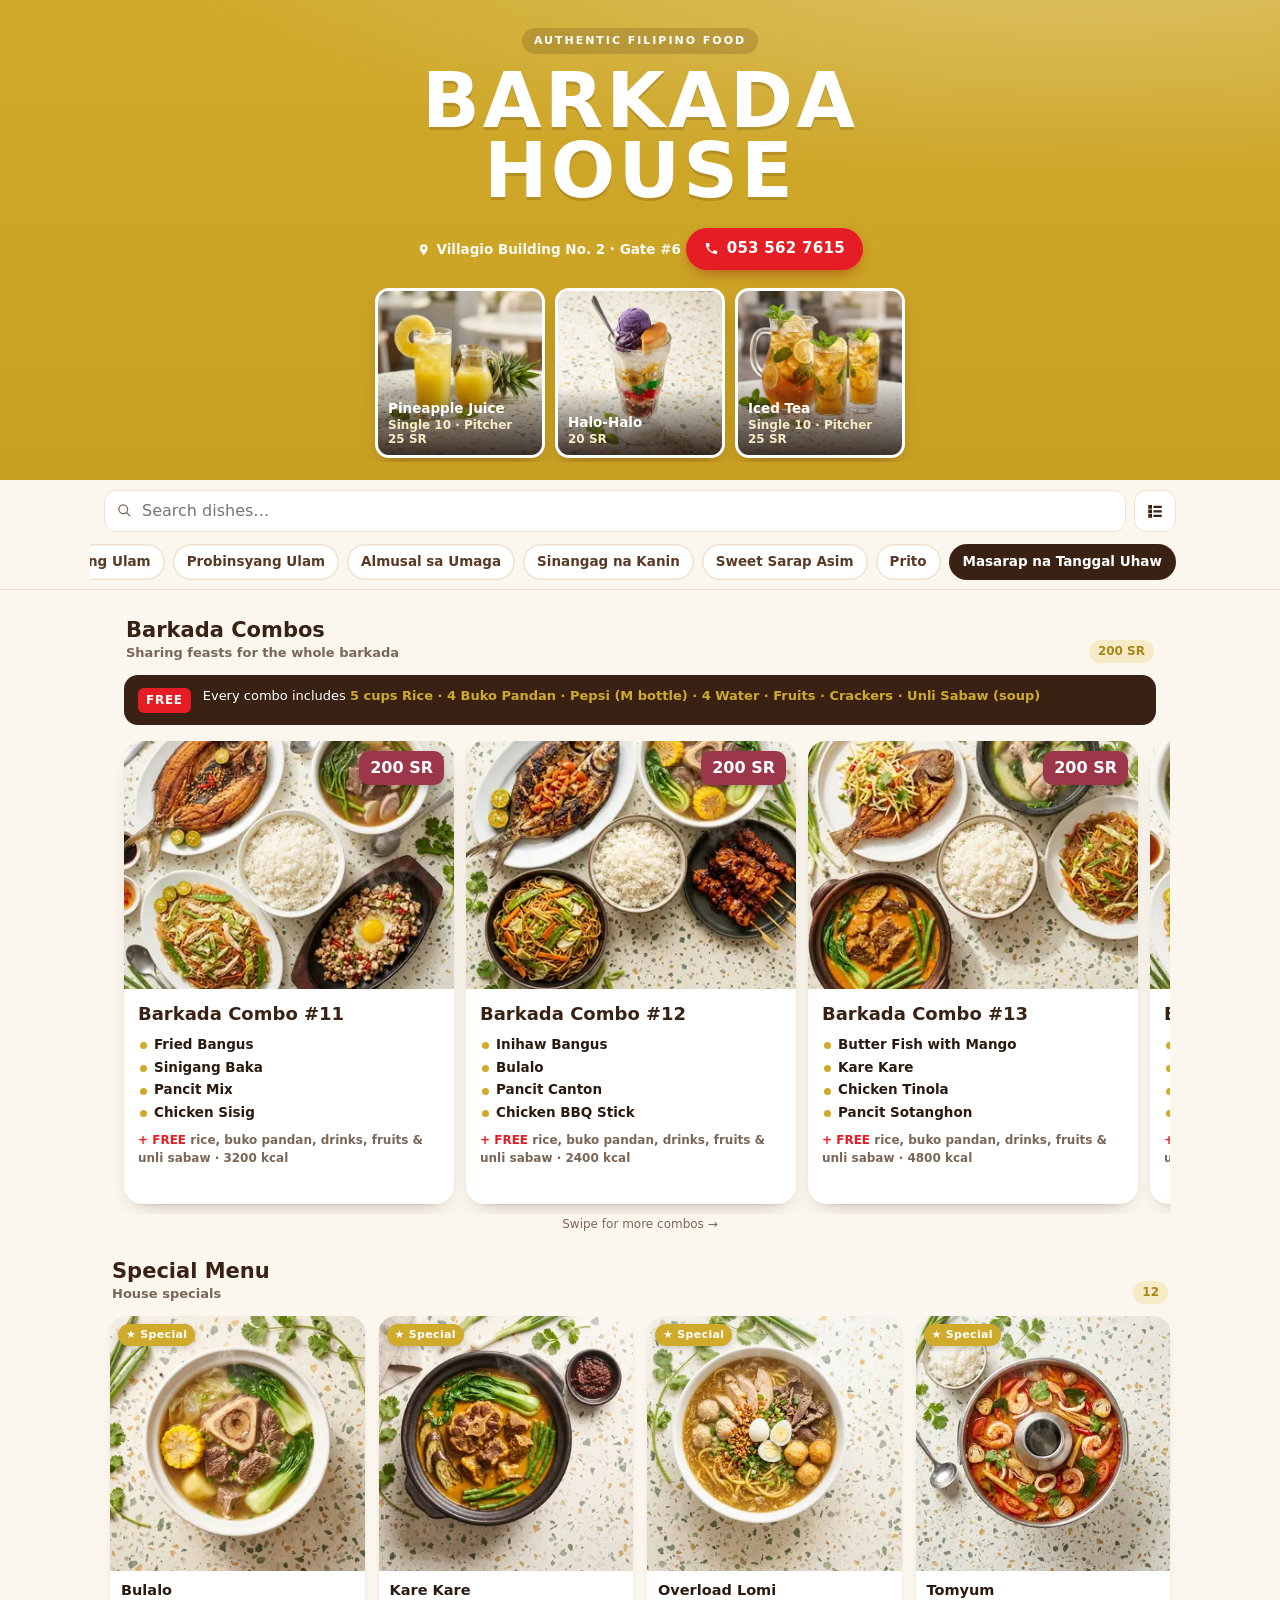
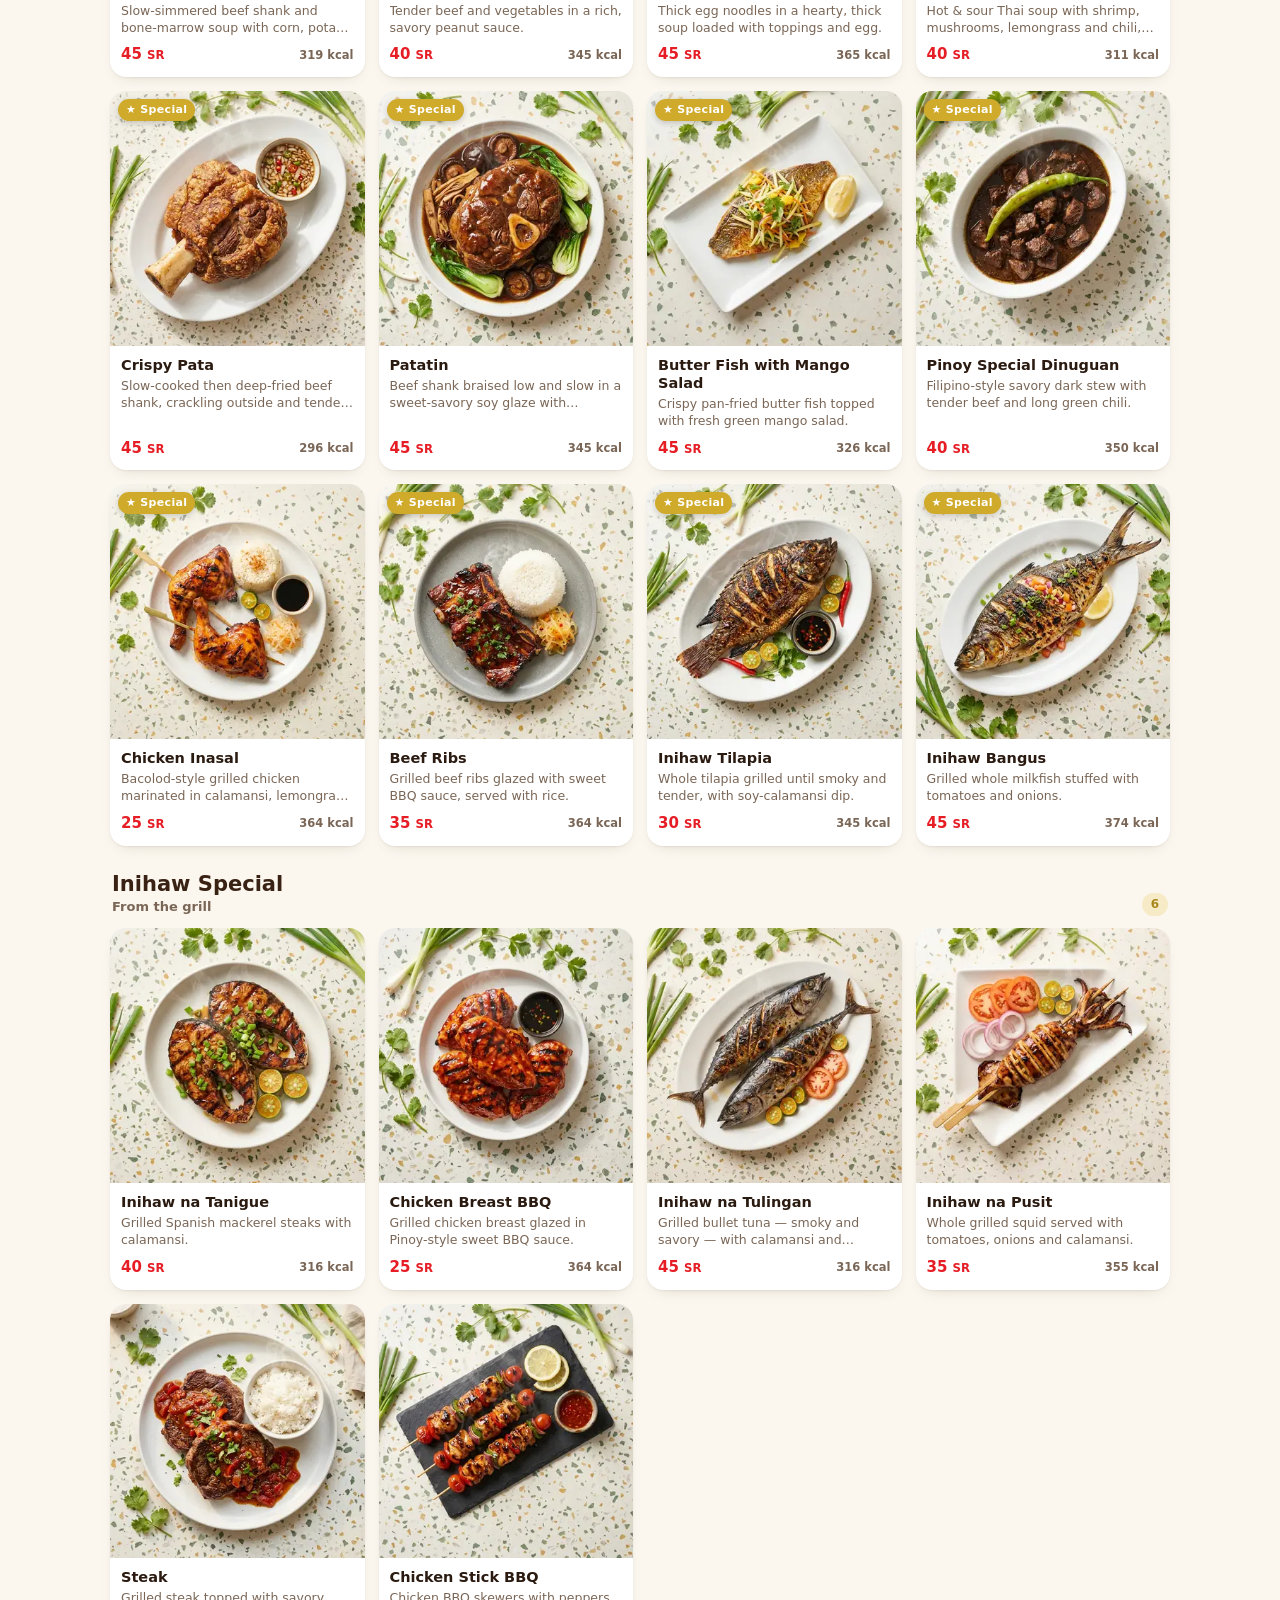
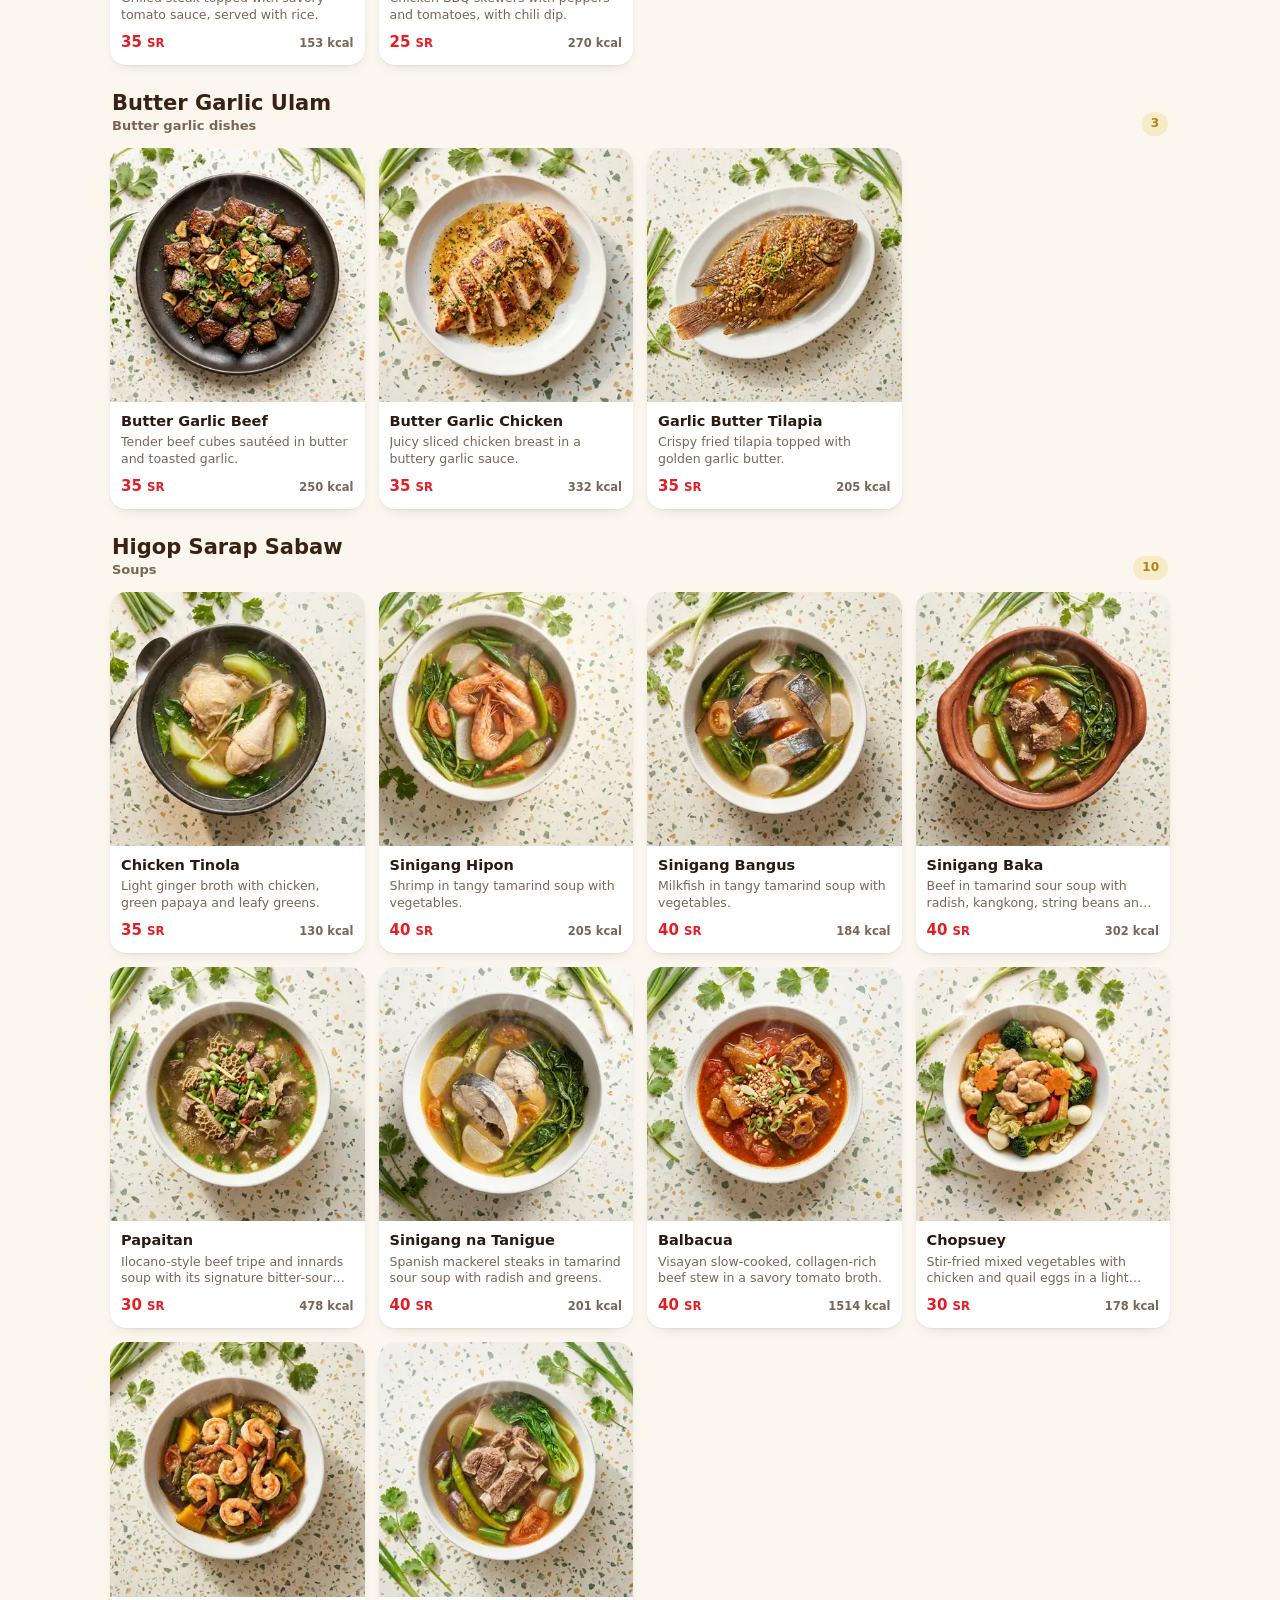
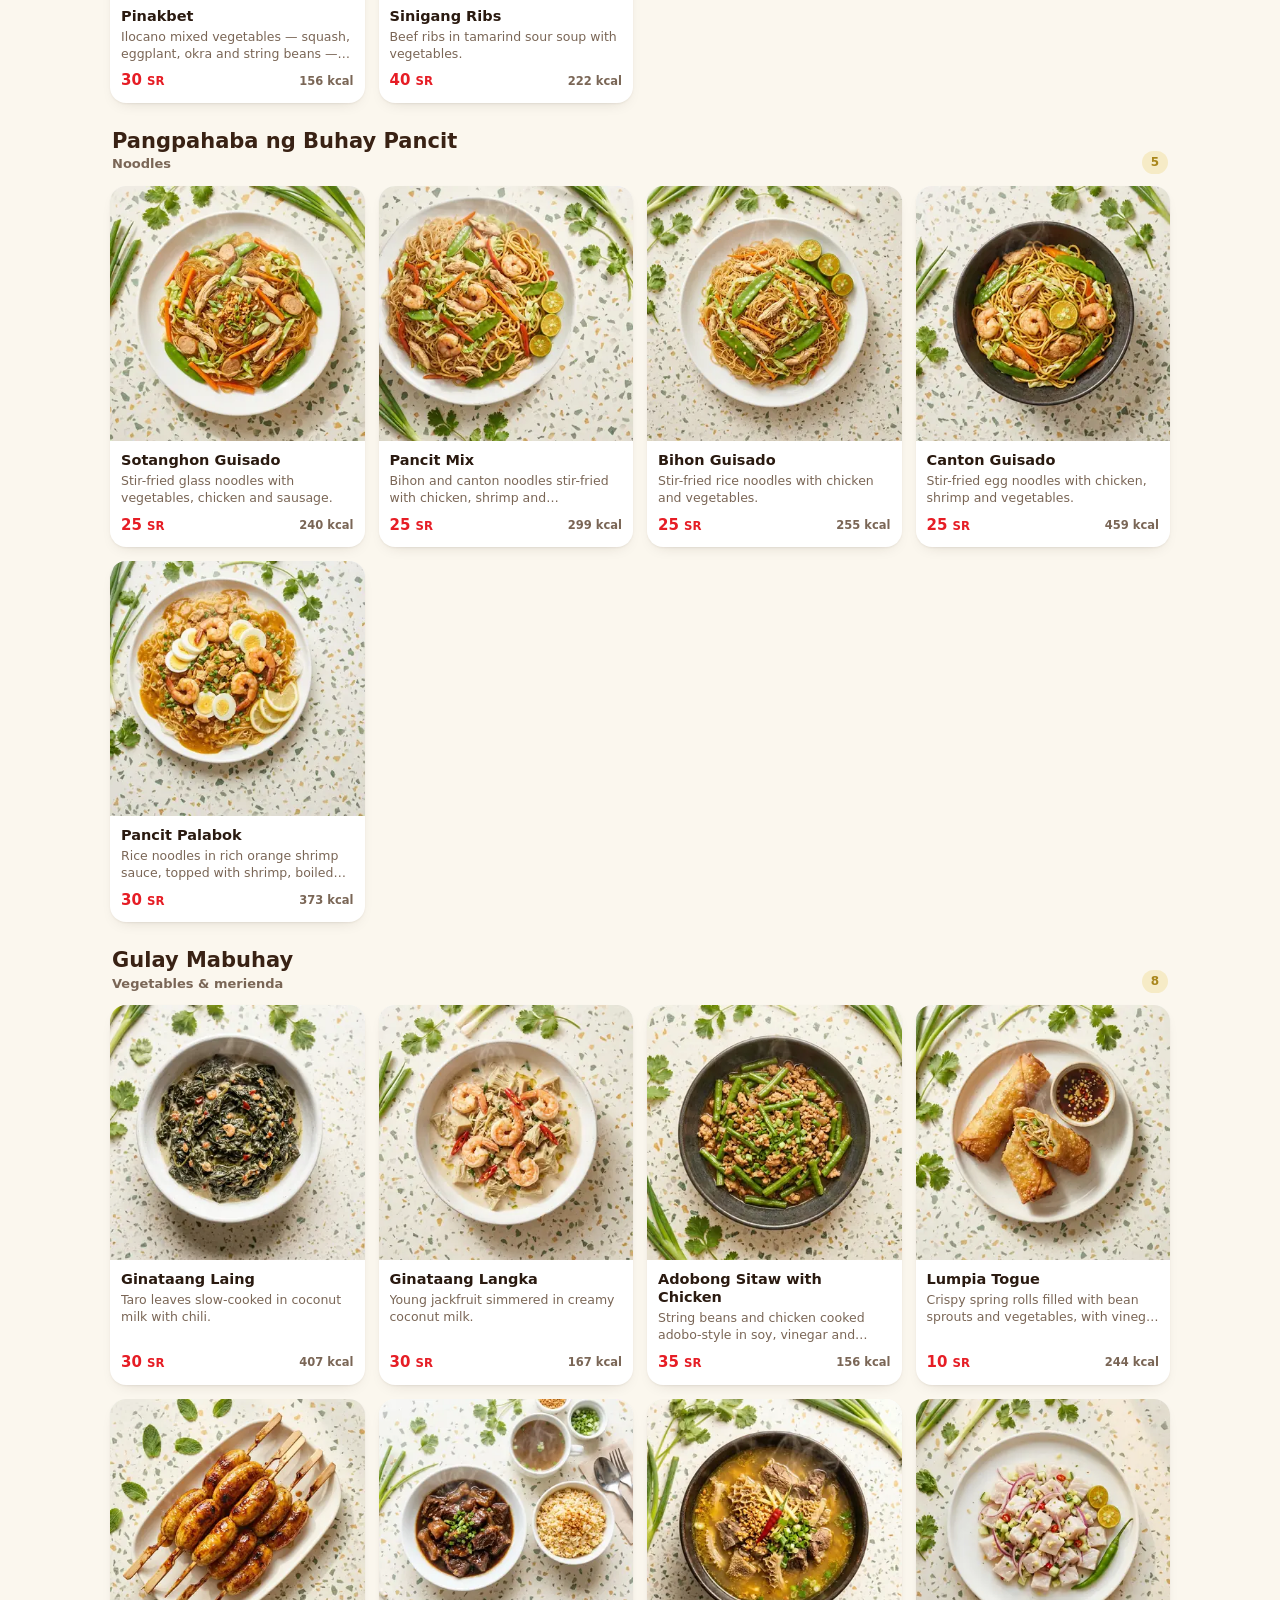
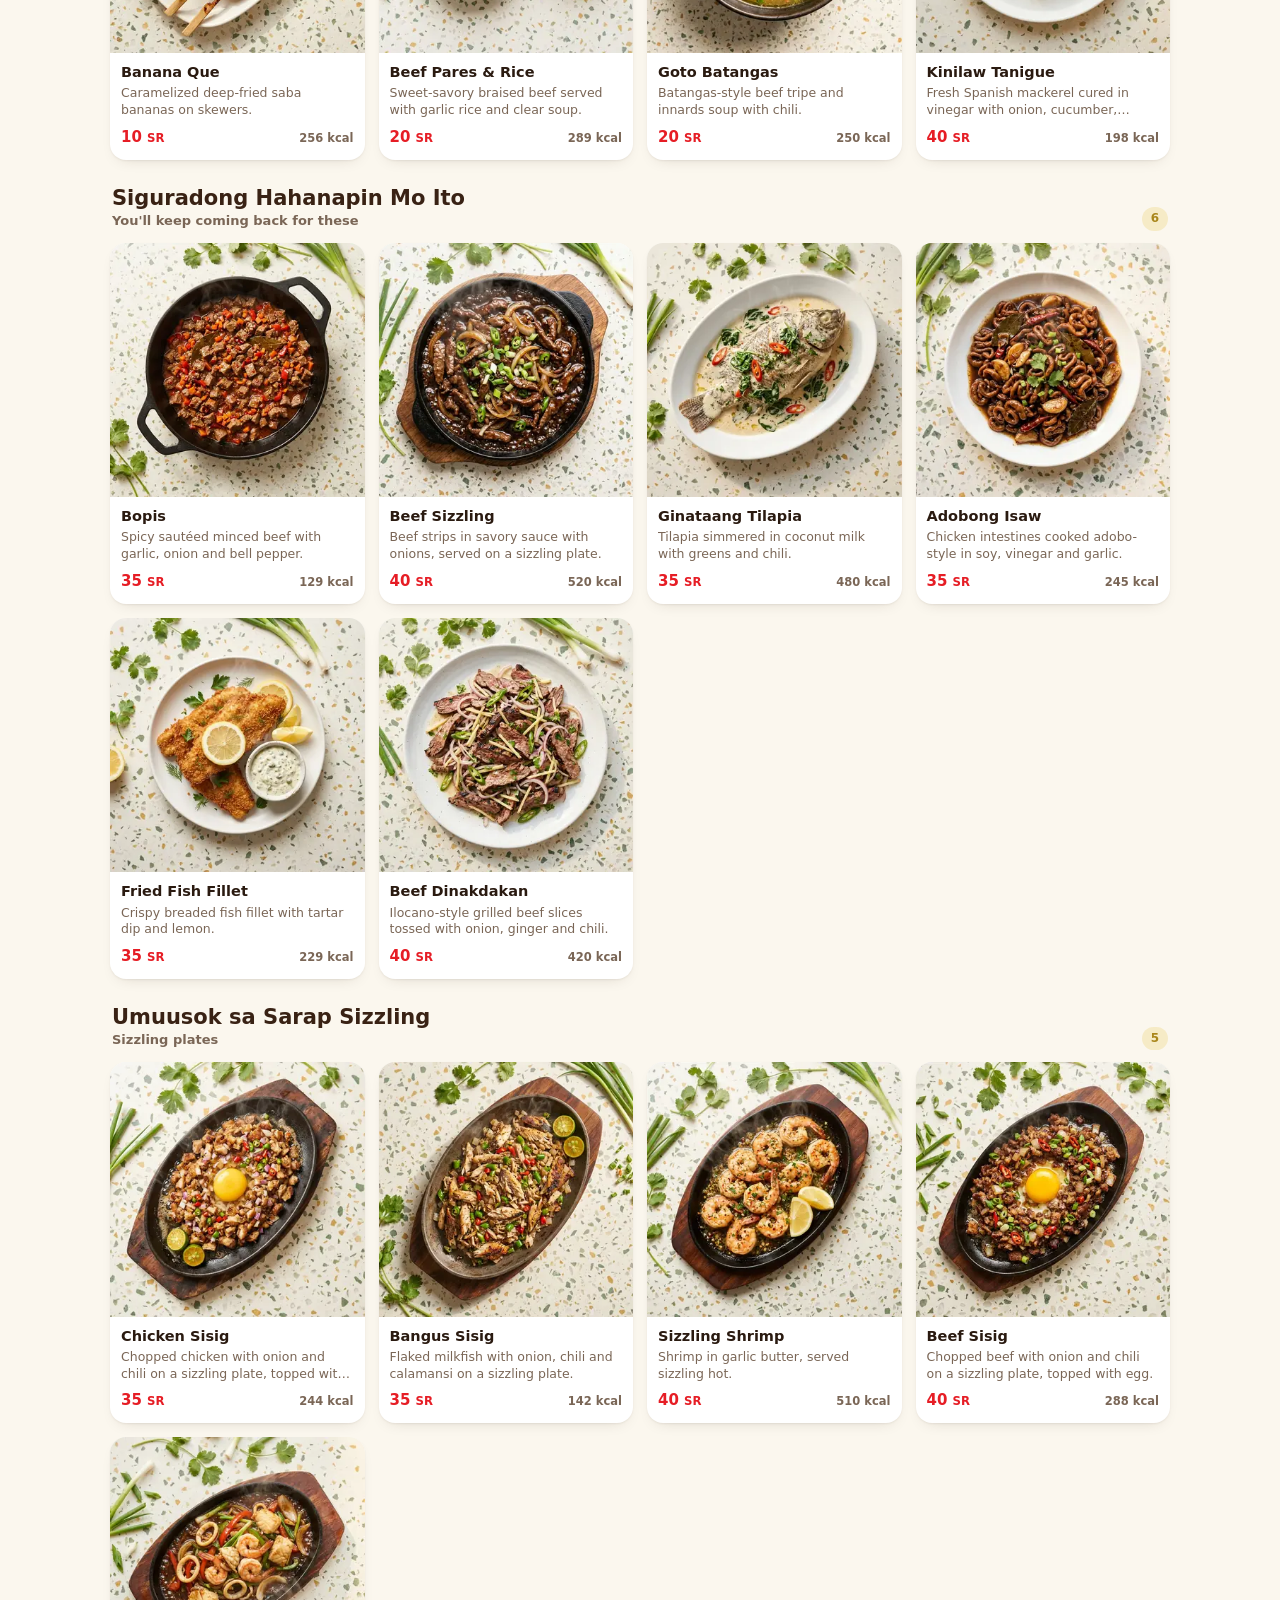
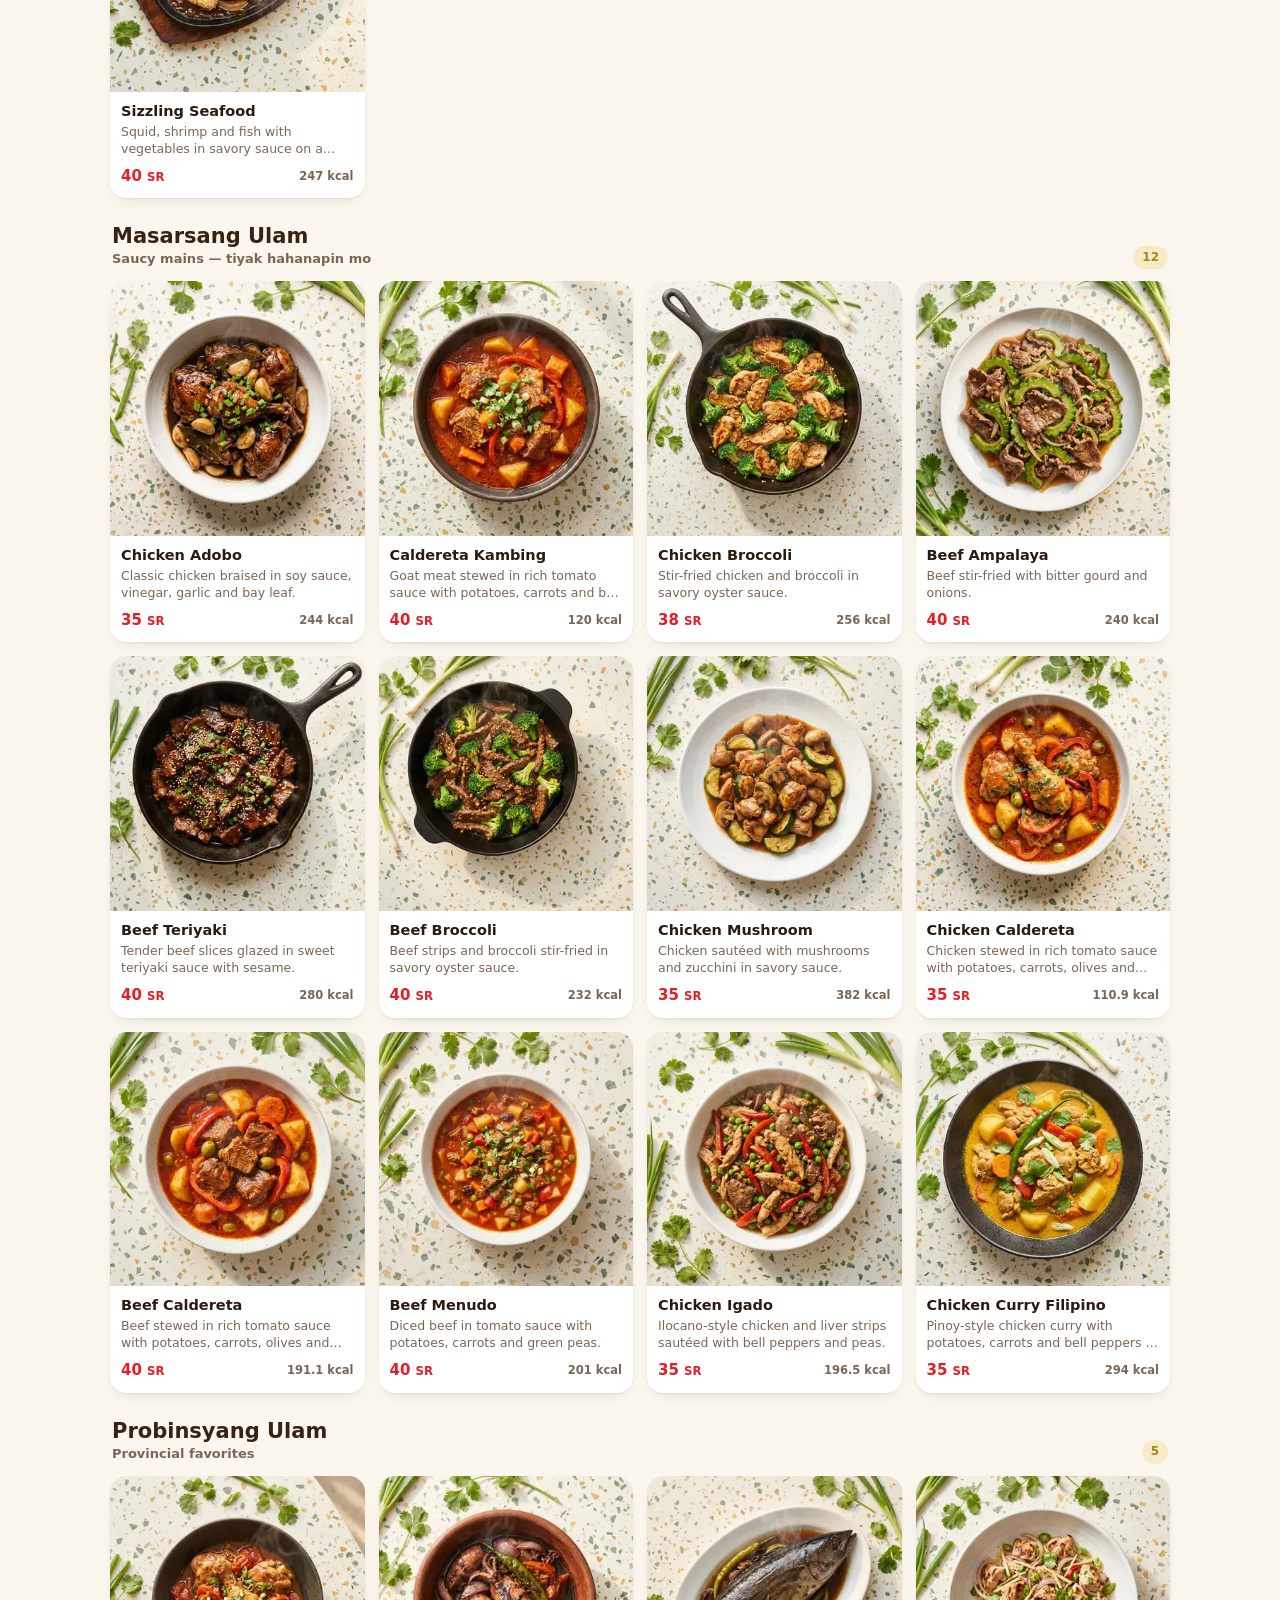
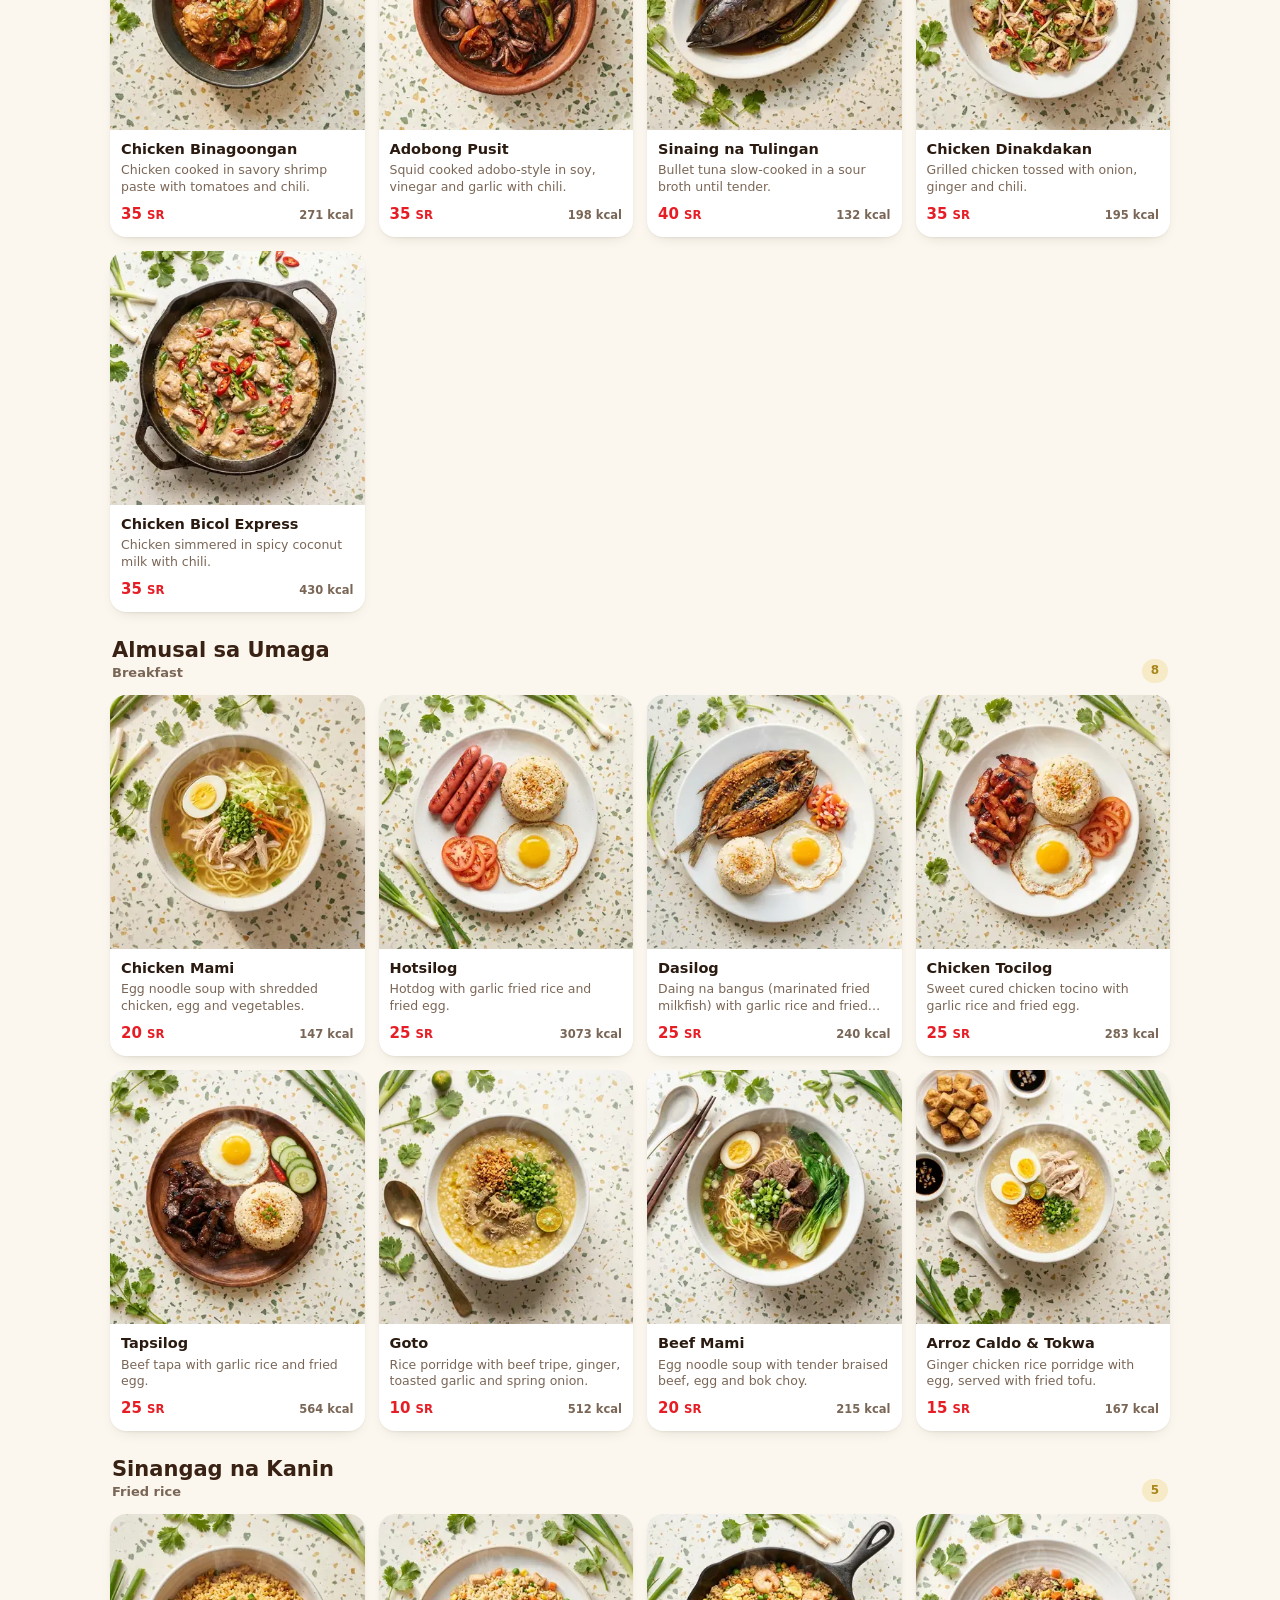
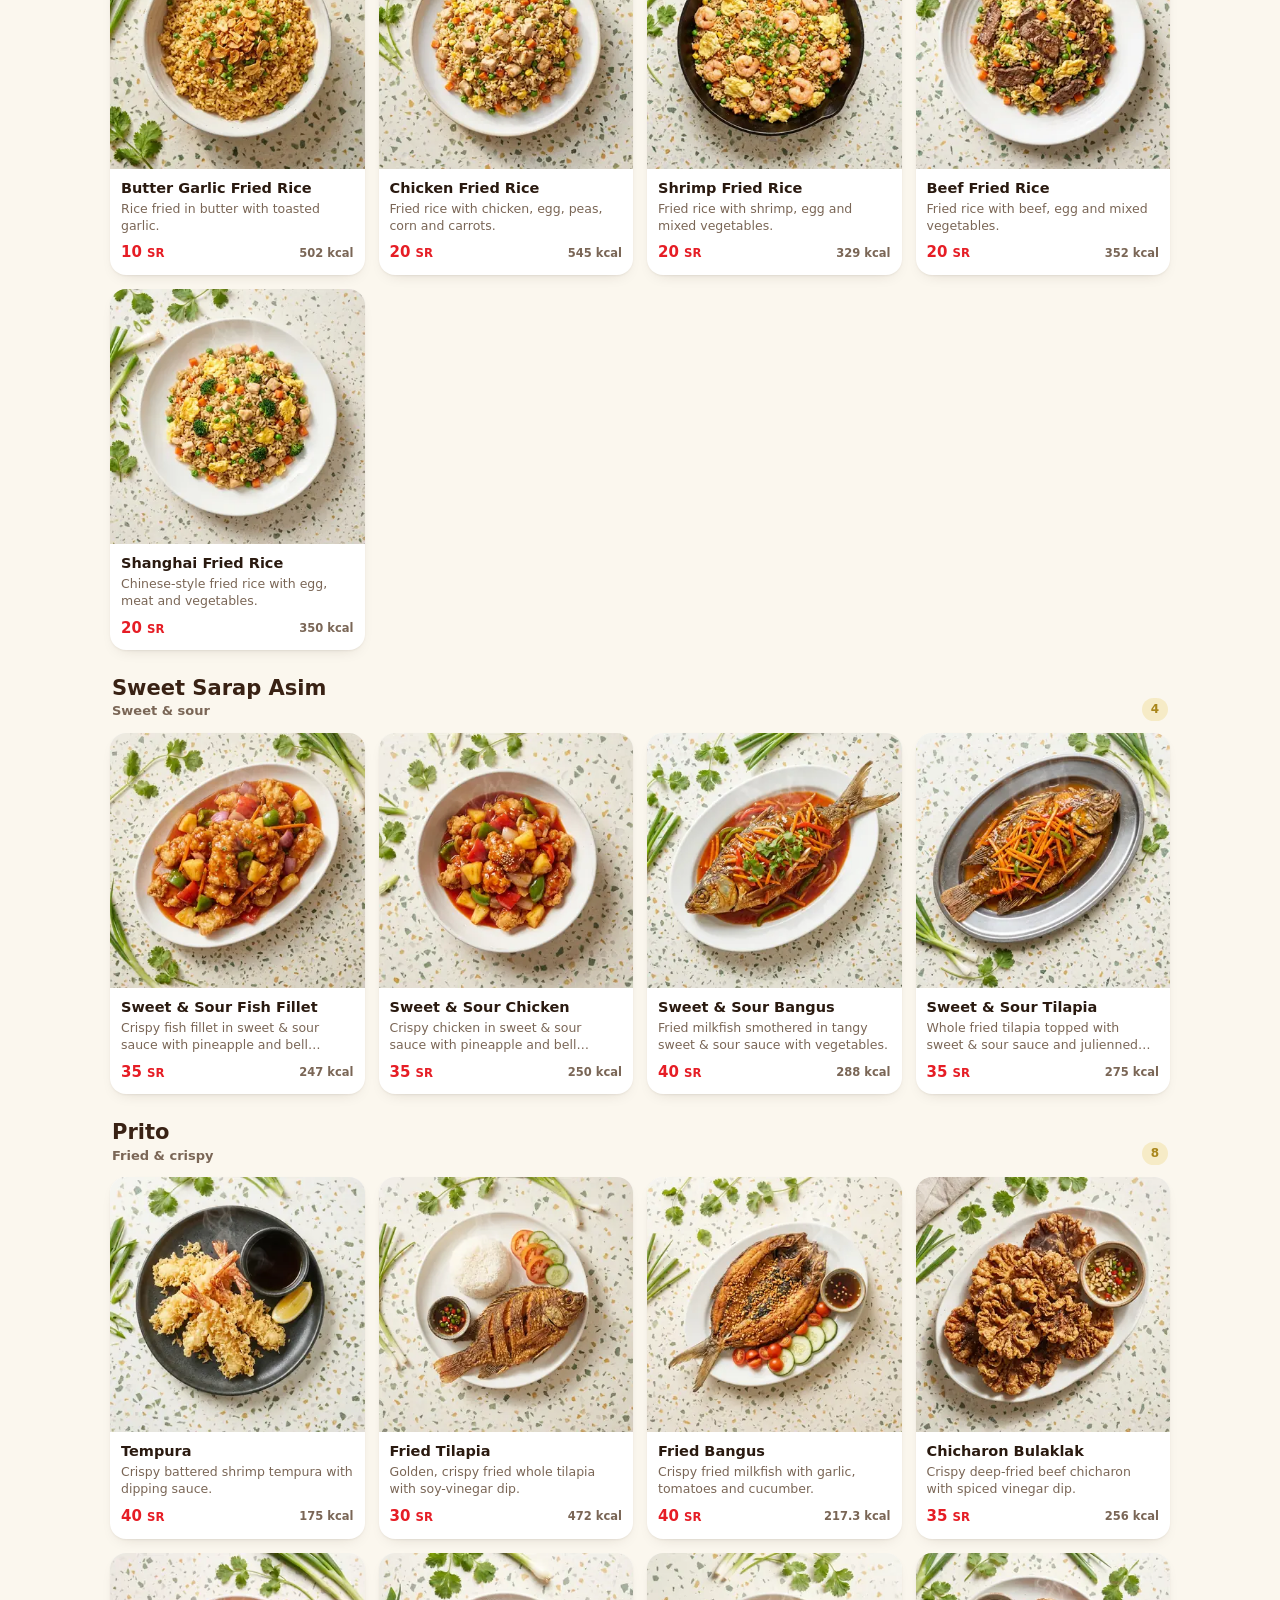
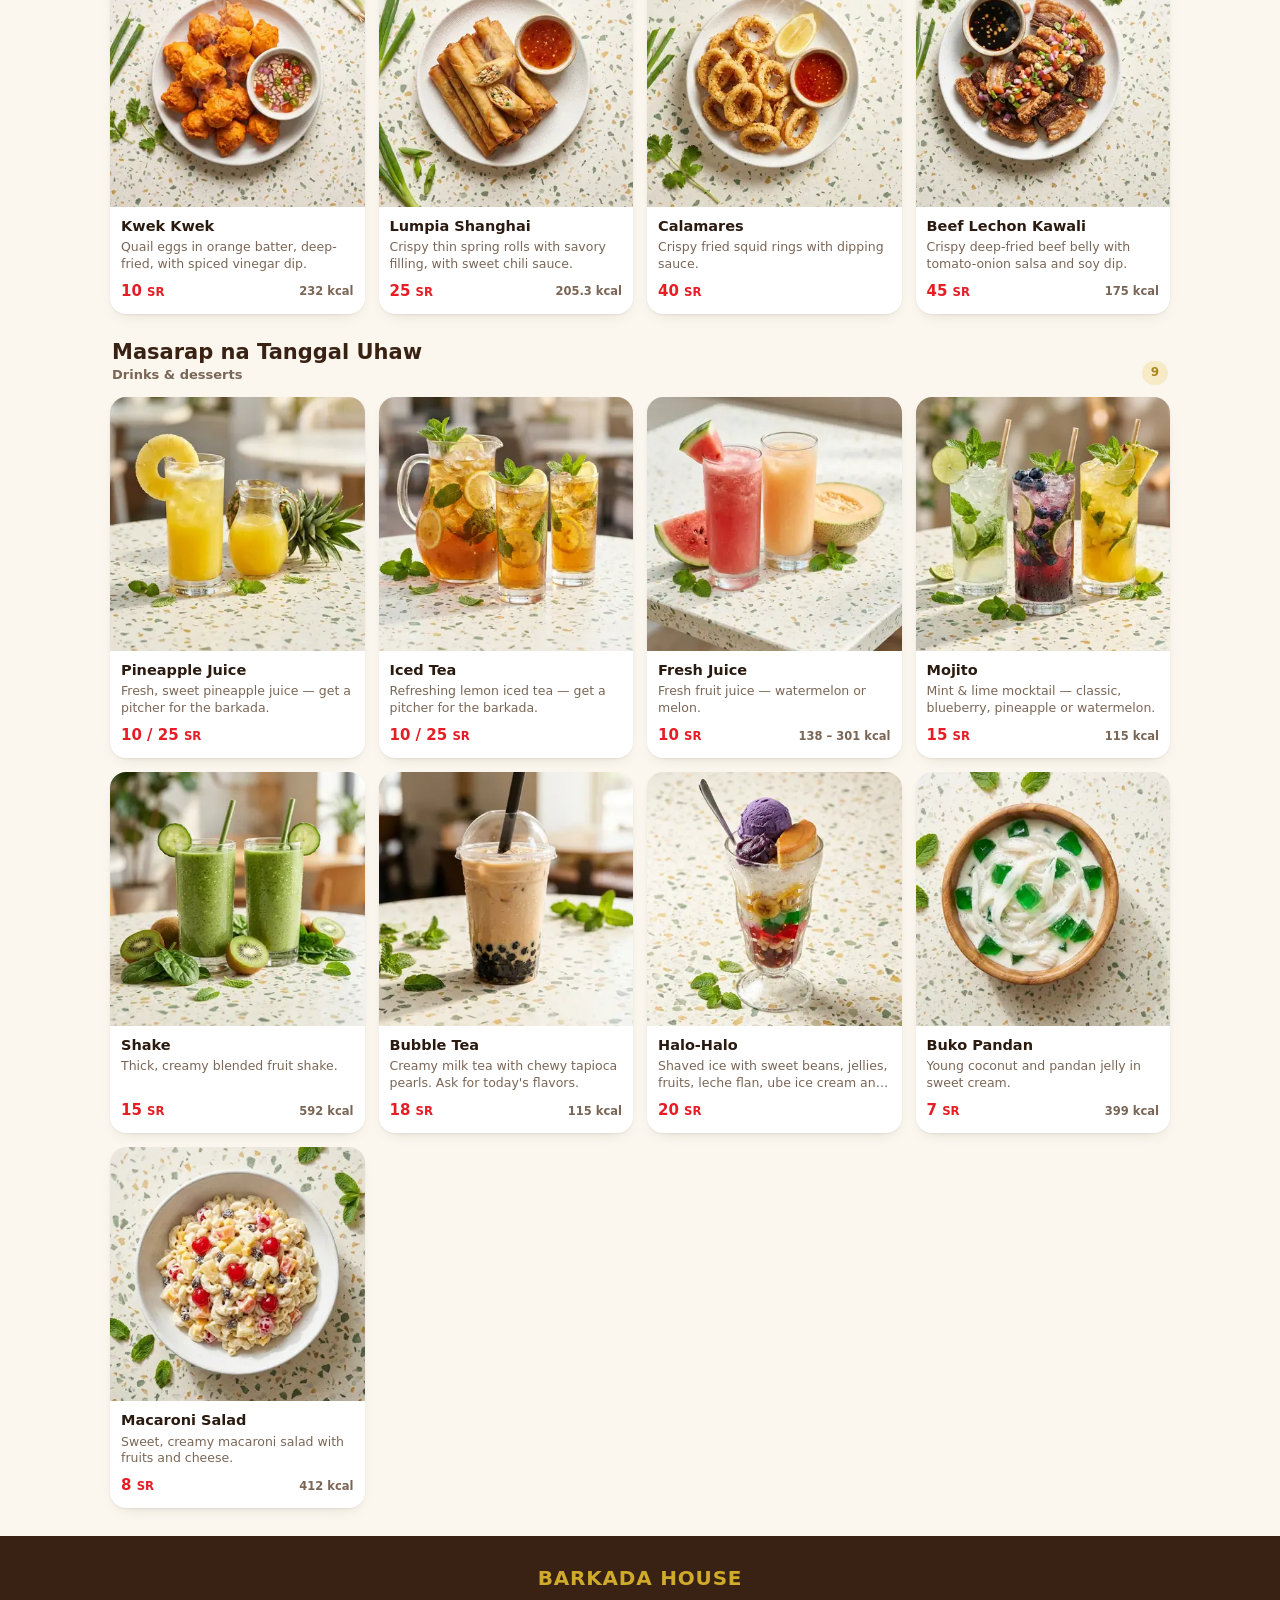
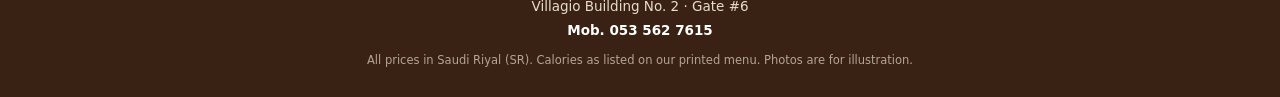
==== index.html @ d790a8ec "Add Barkada House QR menu website Mobile-first static menu for GitHub Pages (barakadamnu.hizarc.com)" ====
<!doctype html>
<html lang="en">
<head>
<meta charset="utf-8">
<meta name="viewport" content="width=device-width, initial-scale=1, viewport-fit=cover">
<title>Barkada House — Menu</title>
<meta name="description" content="Barkada House digital menu — authentic Filipino food, Barkada Combos, sizzling plates, soups, noodles, drinks and desserts. Villagio Building No. 2, Gate #6.">
<meta name="theme-color" content="#D0AA2B">
<link rel="canonical" href="https://barakadamnu.hizarc.com/">
<meta property="og:type" content="website">
<meta property="og:title" content="Barkada House — Menu">
<meta property="og:description" content="Authentic Filipino food. Scan, browse and order.">
<meta property="og:url" content="https://barakadamnu.hizarc.com/">
<meta property="og:image" content="https://barakadamnu.hizarc.com/assets/img/og.jpg">
<meta name="twitter:card" content="summary_large_image">
<link rel="icon" href="assets/img/icon-192.png" type="image/png">
<link rel="apple-touch-icon" href="assets/img/apple-touch-icon.png">
<link rel="manifest" href="manifest.webmanifest">
<link rel="stylesheet" href="assets/css/style.css">
<script defer src="assets/js/menu-data.js"></script>
<script defer src="assets/js/app.js"></script>
</head>
<body>

<header class="hero">
  <div class="hero__inner">
    <p class="hero__kicker">Authentic Filipino Food</p>
    <h1 class="logo">Barkada<br>House</h1>
    <p class="hero__addr">
      <svg aria-hidden="true" viewBox="0 0 24 24"><path d="M12 2a7 7 0 0 0-7 7c0 5.2 7 13 7 13s7-7.8 7-13a7 7 0 0 0-7-7zm0 9.5A2.5 2.5 0 1 1 12 6.5a2.5 2.5 0 0 1 0 5z"/></svg>
      Villagio Building No. 2 · Gate #6
    </p>
    <a class="btn-call" href="tel:0535627615">
      <svg aria-hidden="true" viewBox="0 0 24 24"><path d="M6.6 10.8a15.1 15.1 0 0 0 6.6 6.6l2.2-2.2a1 1 0 0 1 1-.25 11.4 11.4 0 0 0 3.6.57 1 1 0 0 1 1 1V20a1 1 0 0 1-1 1A17 17 0 0 1 3 4a1 1 0 0 1 1-1h3.5a1 1 0 0 1 1 1c0 1.25.2 2.45.57 3.57a1 1 0 0 1-.25 1z"/></svg>
      053 562 7615
    </a>
  </div>
  <div class="highlights" id="highlights" aria-label="Highlights"></div>
</header>

<nav class="bar" id="bar" aria-label="Menu categories">
  <div class="bar__search">
    <label class="search">
      <svg aria-hidden="true" viewBox="0 0 24 24"><path d="M10 2a8 8 0 0 1 6.3 12.9l5.4 5.4-1.4 1.4-5.4-5.4A8 8 0 1 1 10 2zm0 2a6 6 0 1 0 0 12 6 6 0 0 0 0-12z"/></svg>
      <input id="q" type="search" placeholder="Search dishes…" autocomplete="off" enterkeyhint="search" aria-label="Search dishes">
    </label>
    <button class="view-toggle" id="viewToggle" type="button" aria-label="Switch to list view" title="Grid / list">
      <svg class="i-grid" aria-hidden="true" viewBox="0 0 24 24"><path d="M3 3h8v8H3zm10 0h8v8h-8zM3 13h8v8H3zm10 0h8v8h-8z"/></svg>
      <svg class="i-list" aria-hidden="true" viewBox="0 0 24 24"><path d="M3 4h5v5H3zm7 1h11v3H10zM3 10h5v5H3zm7 1h11v3H10zm-7 5h5v5H3zm7 1h11v3H10z"/></svg>
    </button>
  </div>
  <div class="chips" id="chips"></div>
</nav>

<main id="menu" class="menu">
  <noscript><p class="empty">Please enable JavaScript to view the menu.</p></noscript>
</main>

<p class="empty" id="empty" hidden>No dishes found. Try another name.</p>

<footer class="foot">
  <p class="foot__name">Barkada House</p>
  <p>Villagio Building No. 2 · Gate #6</p>
  <p><a href="tel:0535627615">Mob. 053 562 7615</a></p>
  <p class="foot__note">All prices in Saudi Riyal (SR). Calories as listed on our printed menu. Photos are for illustration.</p>
</footer>

<dialog class="sheet" id="sheet" aria-labelledby="sheetTitle">
  <div class="sheet__panel" id="sheetPanel">
    <button class="sheet__close" id="sheetClose" type="button" aria-label="Close">
      <svg aria-hidden="true" viewBox="0 0 24 24"><path d="M19 6.4 17.6 5 12 10.6 6.4 5 5 6.4 10.6 12 5 17.6 6.4 19 12 13.4 17.6 19 19 17.6 13.4 12z"/></svg>
    </button>
    <div class="sheet__grip" aria-hidden="true"></div>
    <div id="sheetBody"></div>
  </div>
</dialog>

</body>
</html>
---- assets/css/style.css ----
/* Barkada House — digital menu. Mobile first, no frameworks. */
:root {
  --gold: #D0AA2B;
  --gold-dk: #A9861B;
  --gold-lt: #F6EBC6;
  --brown: #392214;
  --brown-2: #5A3A24;
  --red: #E61D25;
  --maroon: #9C364B;
  --cream: #FBF7EE;
  --card: #FFFFFF;
  --ink: #2A1A10;
  --muted: #7A6656;
  --line: #EDE3CF;
  --ph: #EFE8DA;           /* image placeholder (matches photo backgrounds) */
  --radius: 16px;
  --bar-h: 108px;          /* sticky bar height, updated by JS */
  --font: system-ui, -apple-system, "Segoe UI", Roboto, "Helvetica Neue", Arial, sans-serif;
  --font-display: "Arial Rounded MT Bold", "Nunito", ui-rounded, "SF Pro Rounded", var(--font);
}

*, *::before, *::after { box-sizing: border-box; }
html { -webkit-text-size-adjust: 100%; text-size-adjust: 100%; scroll-padding-top: var(--bar-h); }
html.lock { overflow: hidden; }
body {
  margin: 0;
  font: 15px/1.45 var(--font);
  color: var(--ink);
  background: var(--cream);
  -webkit-tap-highlight-color: transparent;
  overflow-x: hidden;
}
img { display: block; max-width: 100%; }
button { font: inherit; color: inherit; }
a { color: inherit; }
svg { width: 1em; height: 1em; fill: currentColor; flex: none; }
h1, h2, h3, p { margin: 0; }

/* ---------- Hero ---------- */
.hero {
  background:
    radial-gradient(120% 80% at 85% -10%, rgba(255,255,255,.28), transparent 60%),
    linear-gradient(180deg, var(--gold) 0%, #C99F22 100%);
  color: #fff;
  padding: max(22px, env(safe-area-inset-top)) 0 18px;
  overflow: hidden;
}
.hero__inner { padding: 6px 20px 0; text-align: center; }
.hero__kicker {
  display: inline-block;
  font-size: 11px; letter-spacing: .18em; text-transform: uppercase; font-weight: 700;
  background: rgba(57,34,20,.18); padding: 5px 12px; border-radius: 999px;
}
.logo {
  font-family: var(--font-display);
  font-weight: 900;
  font-size: clamp(44px, 15vw, 76px);
  line-height: .92;
  letter-spacing: .04em;
  text-transform: uppercase;
  margin: 12px 0 10px;
  text-shadow: 0 3px 0 rgba(57,34,20,.18);
}
.hero__addr {
  display: inline-flex; align-items: center; gap: 6px;
  font-size: 13.5px; font-weight: 600; opacity: .95;
}
.btn-call {
  display: inline-flex; align-items: center; gap: 8px;
  margin: 12px auto 0;
  background: var(--red); color: #fff; text-decoration: none;
  font-weight: 800; font-size: 15px; letter-spacing: .02em;
  padding: 10px 18px; border-radius: 999px;
  box-shadow: 0 6px 16px -6px rgba(140,10,15,.6);
}
.btn-call:active { transform: scale(.97); }

/* highlight tiles under the logo (from the printed cover) */
.highlights {
  display: grid; grid-auto-flow: column; grid-auto-columns: minmax(150px, 1fr);
  gap: 10px; overflow-x: auto; padding: 18px 20px 4px;
  scroll-snap-type: x mandatory; scroll-padding: 0 20px; scrollbar-width: none;
}
.highlights::-webkit-scrollbar { display: none; }
.hl {
  position: relative; display: block; scroll-snap-align: start;
  border-radius: 14px; overflow: hidden; background: var(--ph);
  aspect-ratio: 1 / 1; text-decoration: none;
  border: 3px solid #fff; box-shadow: 0 8px 18px -10px rgba(57,34,20,.6);
}
.hl img { width: 100%; height: 100%; object-fit: cover; }
.hl__t {
  position: absolute; left: 0; right: 0; bottom: 0;
  padding: 26px 10px 8px; color: #fff; text-align: left;
  background: linear-gradient(transparent, rgba(30,16,8,.85));
  font-weight: 800; font-size: 13.5px; line-height: 1.2;
}
.hl__p { display: block; font-size: 12px; font-weight: 700; color: var(--gold-lt); margin-top: 2px; }

/* ---------- Sticky bar ---------- */
.bar {
  position: sticky; top: 0; z-index: 20;
  background: var(--cream);
  border-bottom: 1px solid var(--line);
  padding-top: env(safe-area-inset-top);
}
.bar__search { display: flex; gap: 8px; padding: 10px 14px 6px; }
.search {
  flex: 1; display: flex; align-items: center; gap: 8px;
  background: #fff; border: 1.5px solid var(--line); border-radius: 12px;
  padding: 0 12px; height: 42px; color: var(--muted);
}
.search:focus-within { border-color: var(--gold); }
.search input {
  flex: 1; min-width: 0; border: 0; outline: 0; background: transparent;
  font: 16px var(--font); color: var(--ink); height: 100%;
}
.search input::-webkit-search-cancel-button { cursor: pointer; }
.view-toggle {
  width: 42px; height: 42px; border-radius: 12px; border: 1.5px solid var(--line);
  background: #fff; display: grid; place-items: center; color: var(--brown); font-size: 18px; cursor: pointer;
}
/* shows the view you will switch TO */
.view-toggle .i-grid { display: none; }
.list-view .view-toggle .i-grid { display: block; }
.list-view .view-toggle .i-list { display: none; }

.chips {
  display: flex; gap: 8px; overflow-x: auto; padding: 6px 14px 10px;
  scrollbar-width: none; overscroll-behavior-x: contain;
}
.chips::-webkit-scrollbar { display: none; }
.chip {
  flex: none; border: 0; cursor: pointer;
  padding: 8px 14px; border-radius: 999px;
  background: #fff; color: var(--brown-2);
  font-size: 13.5px; font-weight: 700; white-space: nowrap;
  box-shadow: inset 0 0 0 1.5px var(--line);
  transition: background-color .15s, color .15s;
}
.chip.is-active { background: var(--brown); color: #fff; box-shadow: none; }

/* ---------- Sections ---------- */
.menu { padding: 6px 0 24px; }
.sec { padding: 22px 14px 4px; scroll-margin-top: var(--bar-h); }
.sec[hidden] { display: none; }
.sec__head { display: flex; align-items: flex-end; justify-content: space-between; gap: 12px; margin: 0 2px 12px; }
.sec__title { font-family: var(--font-display); font-weight: 900; font-size: 21px; line-height: 1.15; color: var(--brown); }
.sec__en { font-size: 13px; color: var(--muted); font-weight: 600; margin-top: 2px; }
.sec__count {
  flex: none; font-size: 12px; font-weight: 800; color: var(--gold-dk);
  background: var(--gold-lt); padding: 3px 9px; border-radius: 999px;
}

/* ---------- Item cards ---------- */
.items { display: grid; gap: 12px; grid-template-columns: repeat(2, minmax(0, 1fr)); }
.card {
  display: flex; flex-direction: column;
  background: var(--card); border-radius: var(--radius); overflow: hidden;
  text-decoration: none; color: inherit; position: relative;
  box-shadow: 0 1px 2px rgba(57,34,20,.06), 0 6px 16px -10px rgba(57,34,20,.25);
  transition: transform .12s ease;
}
.card:active { transform: scale(.98); }
.card[hidden] { display: none; }
.ph { background: var(--ph); aspect-ratio: 1 / 1; overflow: hidden; }
.ph img { width: 100%; height: 100%; object-fit: cover; }
.card__body { padding: 10px 11px 11px; display: flex; flex-direction: column; gap: 4px; flex: 1; }
.card__name { font-size: 14.5px; font-weight: 800; line-height: 1.25; }
.card__desc {
  font-size: 12.5px; color: var(--muted); line-height: 1.35;
  display: -webkit-box; -webkit-line-clamp: 2; -webkit-box-orient: vertical; overflow: hidden;
}
.card__meta { margin-top: auto; padding-top: 4px; display: flex; align-items: center; justify-content: space-between; gap: 6px; flex-wrap: wrap; }
.price { font-weight: 900; color: var(--red); font-size: 15px; white-space: nowrap; }
.price small { font-size: .78em; font-weight: 800; }
.cal { font-size: 11.5px; color: var(--muted); font-weight: 600; white-space: nowrap; }
.tag {
  position: absolute; top: 8px; left: 8px; z-index: 1;
  background: var(--gold); color: #fff; font-size: 11px; font-weight: 800; letter-spacing: .03em;
  padding: 3px 8px; border-radius: 999px; box-shadow: 0 2px 6px rgba(0,0,0,.18);
}

/* list view */
.list-view .items { grid-template-columns: 1fr; gap: 10px; }
.list-view .card { flex-direction: row; align-items: stretch; }
.list-view .ph { width: 104px; flex: none; aspect-ratio: auto; min-height: 104px; }
.list-view .card__body { padding: 10px 12px; }
.list-view .tag { top: 6px; left: 6px; font-size: 10px; padding: 2px 6px; }

/* ---------- Combos ---------- */
.sec--combo { padding-left: 0; padding-right: 0; }
.sec--combo .sec__head { margin-left: 16px; margin-right: 16px; }
.free {
  margin: 0 14px 14px; padding: 12px 14px;
  background: var(--brown); color: #fff; border-radius: 14px;
  display: flex; gap: 12px; align-items: flex-start;
}
.free__badge {
  flex: none; background: var(--red); color: #fff; font-weight: 900; font-size: 12px; letter-spacing: .06em;
  padding: 4px 8px; border-radius: 6px; margin-top: 1px;
}
.free p { font-size: 13px; line-height: 1.45; }
.free strong { color: var(--gold); }
.combos {
  display: grid; grid-auto-flow: column; grid-auto-columns: min(82vw, 330px);
  gap: 12px; overflow-x: auto; padding: 2px 14px 10px;
  scroll-snap-type: x mandatory; scroll-padding: 0 14px; scrollbar-width: none;
  overscroll-behavior-x: contain;
}
.combos::-webkit-scrollbar { display: none; }
.combo {
  scroll-snap-align: start; display: flex; flex-direction: column;
  background: var(--card); border-radius: 18px; overflow: hidden; text-decoration: none; color: inherit;
  box-shadow: 0 1px 2px rgba(57,34,20,.06), 0 10px 22px -14px rgba(57,34,20,.45);
}
.combo[hidden] { display: none; }
.combo .ph { aspect-ratio: 4 / 3; position: relative; }
.combo__price {
  position: absolute; right: 10px; top: 10px;
  background: var(--maroon); color: #fff; font-weight: 900; font-size: 16px;
  padding: 5px 11px; border-radius: 10px; box-shadow: 0 4px 12px -4px rgba(0,0,0,.4);
}
.combo__body { padding: 12px 14px 14px; }
.combo__name { font-family: var(--font-display); font-weight: 900; font-size: 18px; color: var(--brown); }
.combo__dishes { list-style: none; margin: 8px 0 0; padding: 0; display: grid; gap: 3px; }
.combo__dishes li { font-size: 13.5px; font-weight: 600; padding-left: 16px; position: relative; }
.combo__dishes li::before {
  content: ""; position: absolute; left: 2px; top: .55em; width: 7px; height: 7px; border-radius: 50%; background: var(--gold);
}
.combo__more { margin-top: 10px; font-size: 12px; color: var(--muted); font-weight: 600; }
.combo__more b { color: var(--red); }
.swipe-hint { text-align: center; font-size: 12px; color: var(--muted); margin-top: 2px; }

/* ---------- Empty / footer ---------- */
.empty { text-align: center; color: var(--muted); padding: 40px 20px 60px; font-weight: 600; }
.foot {
  background: var(--brown); color: #E9DCCB; text-align: center;
  padding: 28px 20px calc(28px + env(safe-area-inset-bottom)); font-size: 13.5px; display: grid; gap: 4px;
}
.foot a { color: #fff; font-weight: 700; text-decoration: none; }
.foot__name { font-family: var(--font-display); font-weight: 900; font-size: 20px; color: var(--gold); text-transform: uppercase; letter-spacing: .04em; }
.foot__note { font-size: 11.5px; opacity: .7; margin-top: 8px; }

/* ---------- Bottom sheet ---------- */
.sheet {
  padding: 0; border: 0; margin: 0; background: transparent;
  width: 100%; max-width: 100%; height: 100%; max-height: 100%;
  overflow: hidden;
}
.sheet::backdrop { background: rgba(25,14,6,.55); }
.sheet[open] { display: flex; align-items: flex-end; justify-content: center; }
.sheet__panel {
  position: relative; width: 100%; max-width: 560px;
  max-height: 92vh; max-height: 92dvh; overflow-y: auto; overscroll-behavior: contain;
  background: var(--card); border-radius: 22px 22px 0 0;
  padding-bottom: env(safe-area-inset-bottom);
  animation: sheet-up .32s cubic-bezier(.2,.9,.25,1);
  will-change: transform;
}
.sheet.closing .sheet__panel { animation: sheet-down .22s ease-in forwards; }
.sheet.closing::backdrop { opacity: 0; transition: opacity .22s; }
@keyframes sheet-up { from { transform: translateY(100%); } to { transform: none; } }
@keyframes sheet-down { to { transform: translateY(100%); } }
.sheet__grip {
  position: absolute; top: 8px; left: 50%; transform: translateX(-50%); z-index: 2;
  width: 42px; height: 5px; border-radius: 9px; background: rgba(255,255,255,.85);
  box-shadow: 0 1px 4px rgba(0,0,0,.25);
}
.sheet__close {
  position: absolute; top: 12px; right: 12px; z-index: 3;
  width: 38px; height: 38px; border-radius: 50%; border: 0; cursor: pointer;
  background: rgba(255,255,255,.92); color: var(--brown); font-size: 20px;
  display: grid; place-items: center; box-shadow: 0 2px 10px rgba(0,0,0,.2);
}
.sh__img { background: var(--ph); aspect-ratio: 1 / 1; }
.sh__img.wide { aspect-ratio: 4 / 3; }
.sh__img img { width: 100%; height: 100%; object-fit: cover; }
.sh__body { padding: 16px 20px 24px; }
.sh__cat { font-size: 12px; font-weight: 800; letter-spacing: .08em; text-transform: uppercase; color: var(--gold-dk); }
.sh__name { font-family: var(--font-display); font-weight: 900; font-size: 26px; line-height: 1.15; color: var(--brown); margin-top: 4px; }
.sh__desc { margin-top: 8px; color: #4D3A2C; font-size: 15px; }
.sh__row { display: flex; align-items: center; justify-content: space-between; gap: 12px; margin-top: 16px; flex-wrap: wrap; }
.sh__price { font-size: 26px; font-weight: 900; color: var(--red); }
.sh__price small { font-size: .6em; }
.sh__cal { display: inline-flex; align-items: center; gap: 6px; background: var(--gold-lt); color: var(--brown-2); font-weight: 700; font-size: 13px; padding: 6px 12px; border-radius: 999px; }
.sizes { display: grid; gap: 8px; margin-top: 16px; }
.size { display: flex; justify-content: space-between; align-items: center; padding: 12px 14px; border-radius: 12px; background: var(--cream); border: 1.5px solid var(--line); font-weight: 700; }
.size .price { font-size: 18px; }
.sh__h { font-size: 13px; font-weight: 800; letter-spacing: .06em; text-transform: uppercase; color: var(--muted); margin: 18px 0 8px; }
.sh__list { list-style: none; padding: 0; margin: 0; display: grid; gap: 6px; }
.sh__list li { padding: 10px 12px; background: var(--cream); border-radius: 10px; font-weight: 700; border: 1px solid var(--line); }
.freebies { display: flex; flex-wrap: wrap; gap: 6px; }
.freebies span { background: #FDECEC; color: #B3141B; font-weight: 700; font-size: 13px; padding: 6px 10px; border-radius: 999px; }
.sh__actions { display: flex; gap: 10px; margin-top: 20px; }
.btn {
  flex: 1; display: inline-flex; align-items: center; justify-content: center; gap: 8px;
  height: 48px; border-radius: 14px; border: 0; cursor: pointer; text-decoration: none;
  font-weight: 800; font-size: 15px;
}
.btn--call { background: var(--red); color: #fff; }
.btn--ghost { background: var(--cream); color: var(--brown); border: 1.5px solid var(--line); }

/* ---------- Larger screens ---------- */
@media (min-width: 640px) {
  .items { grid-template-columns: repeat(3, minmax(0, 1fr)); gap: 14px; }
  .sec { padding-left: 20px; padding-right: 20px; }
  .highlights { justify-content: center; grid-auto-columns: 170px; }
}
@media (min-width: 900px) {
  .menu, .bar__search, .chips { max-width: 1100px; margin-left: auto; margin-right: auto; }
  .items { grid-template-columns: repeat(4, minmax(0, 1fr)); }
  .list-view .items { grid-template-columns: repeat(2, minmax(0, 1fr)); }
  .sheet[open] { align-items: center; }
  .sheet__panel { border-radius: 22px; max-height: 88vh; }
  .sheet__grip { display: none; }
}
@media (hover: hover) {
  .card:hover, .combo:hover { box-shadow: 0 2px 4px rgba(57,34,20,.08), 0 14px 26px -14px rgba(57,34,20,.45); }
  .chip:hover:not(.is-active) { background: var(--gold-lt); }
}
@media (prefers-reduced-motion: reduce) {
  *, *::before, *::after { animation-duration: .01ms !important; transition-duration: .01ms !important; scroll-behavior: auto !important; }
}
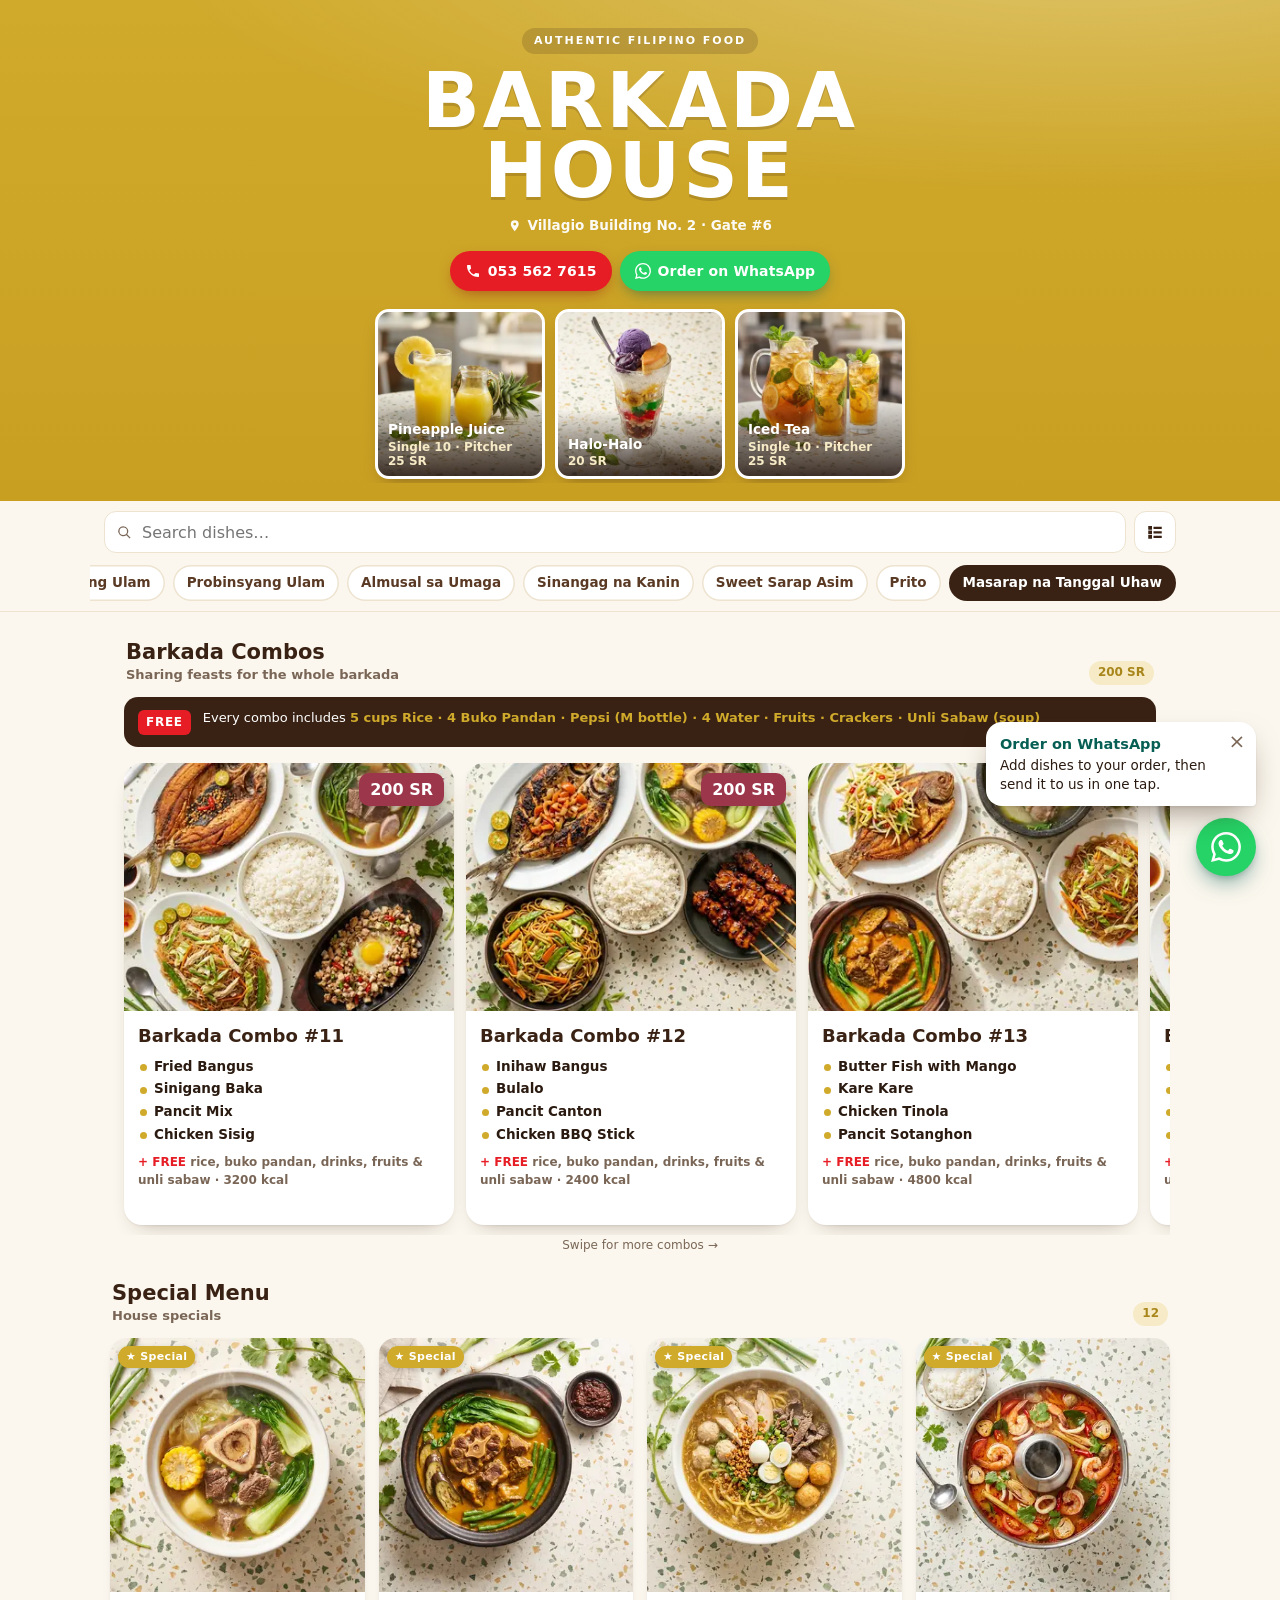
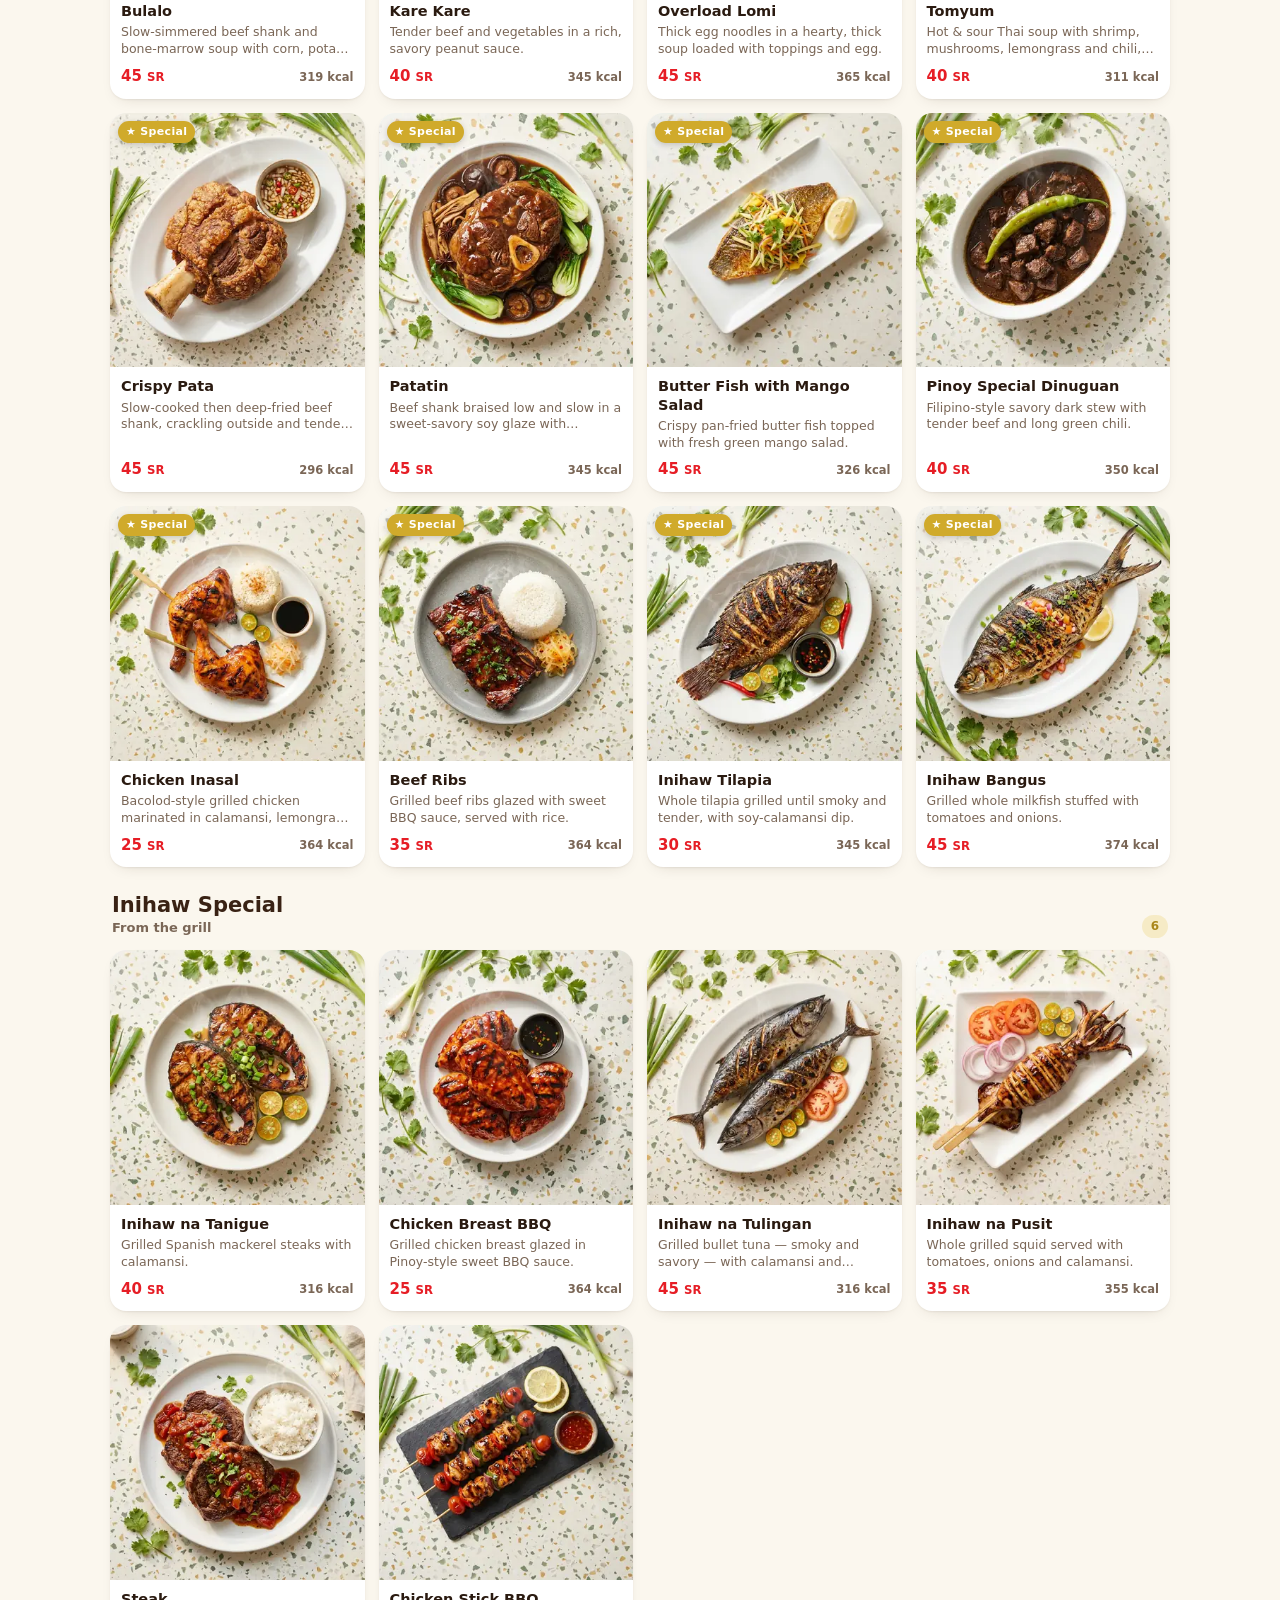
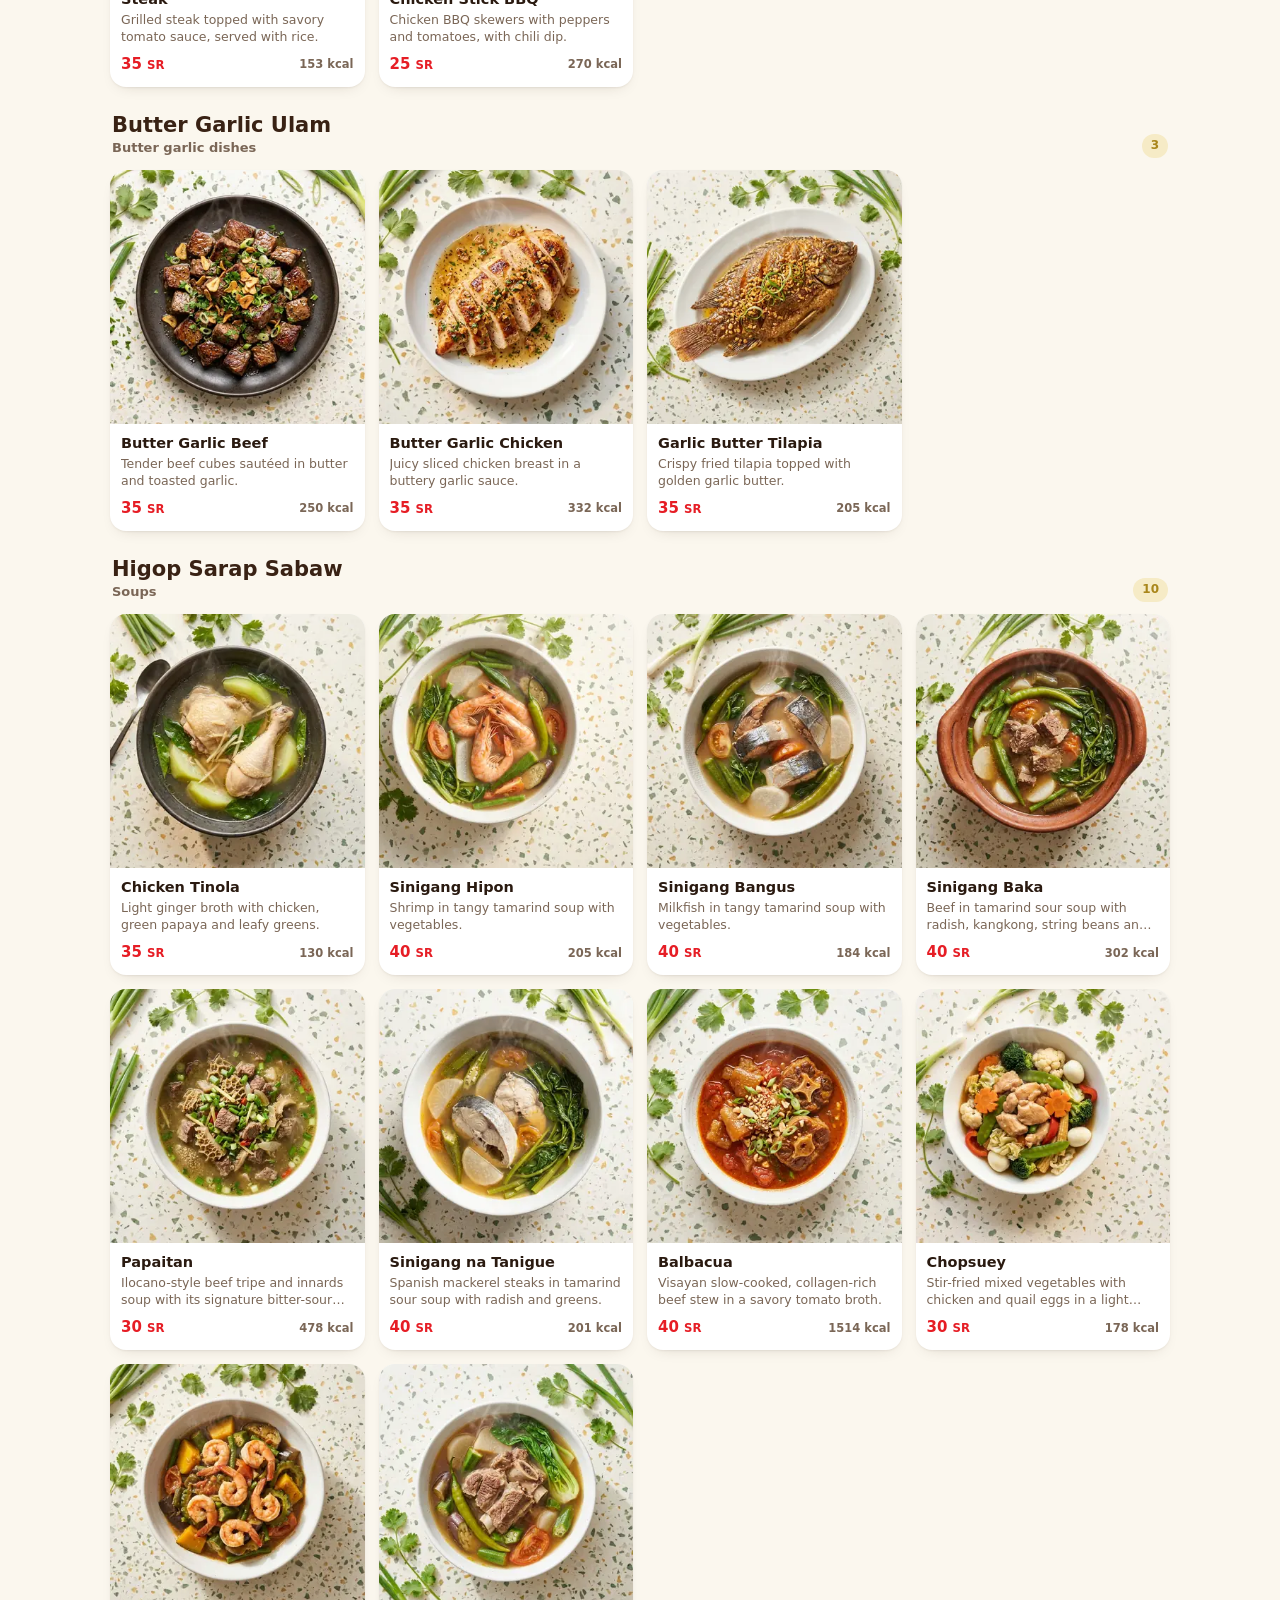
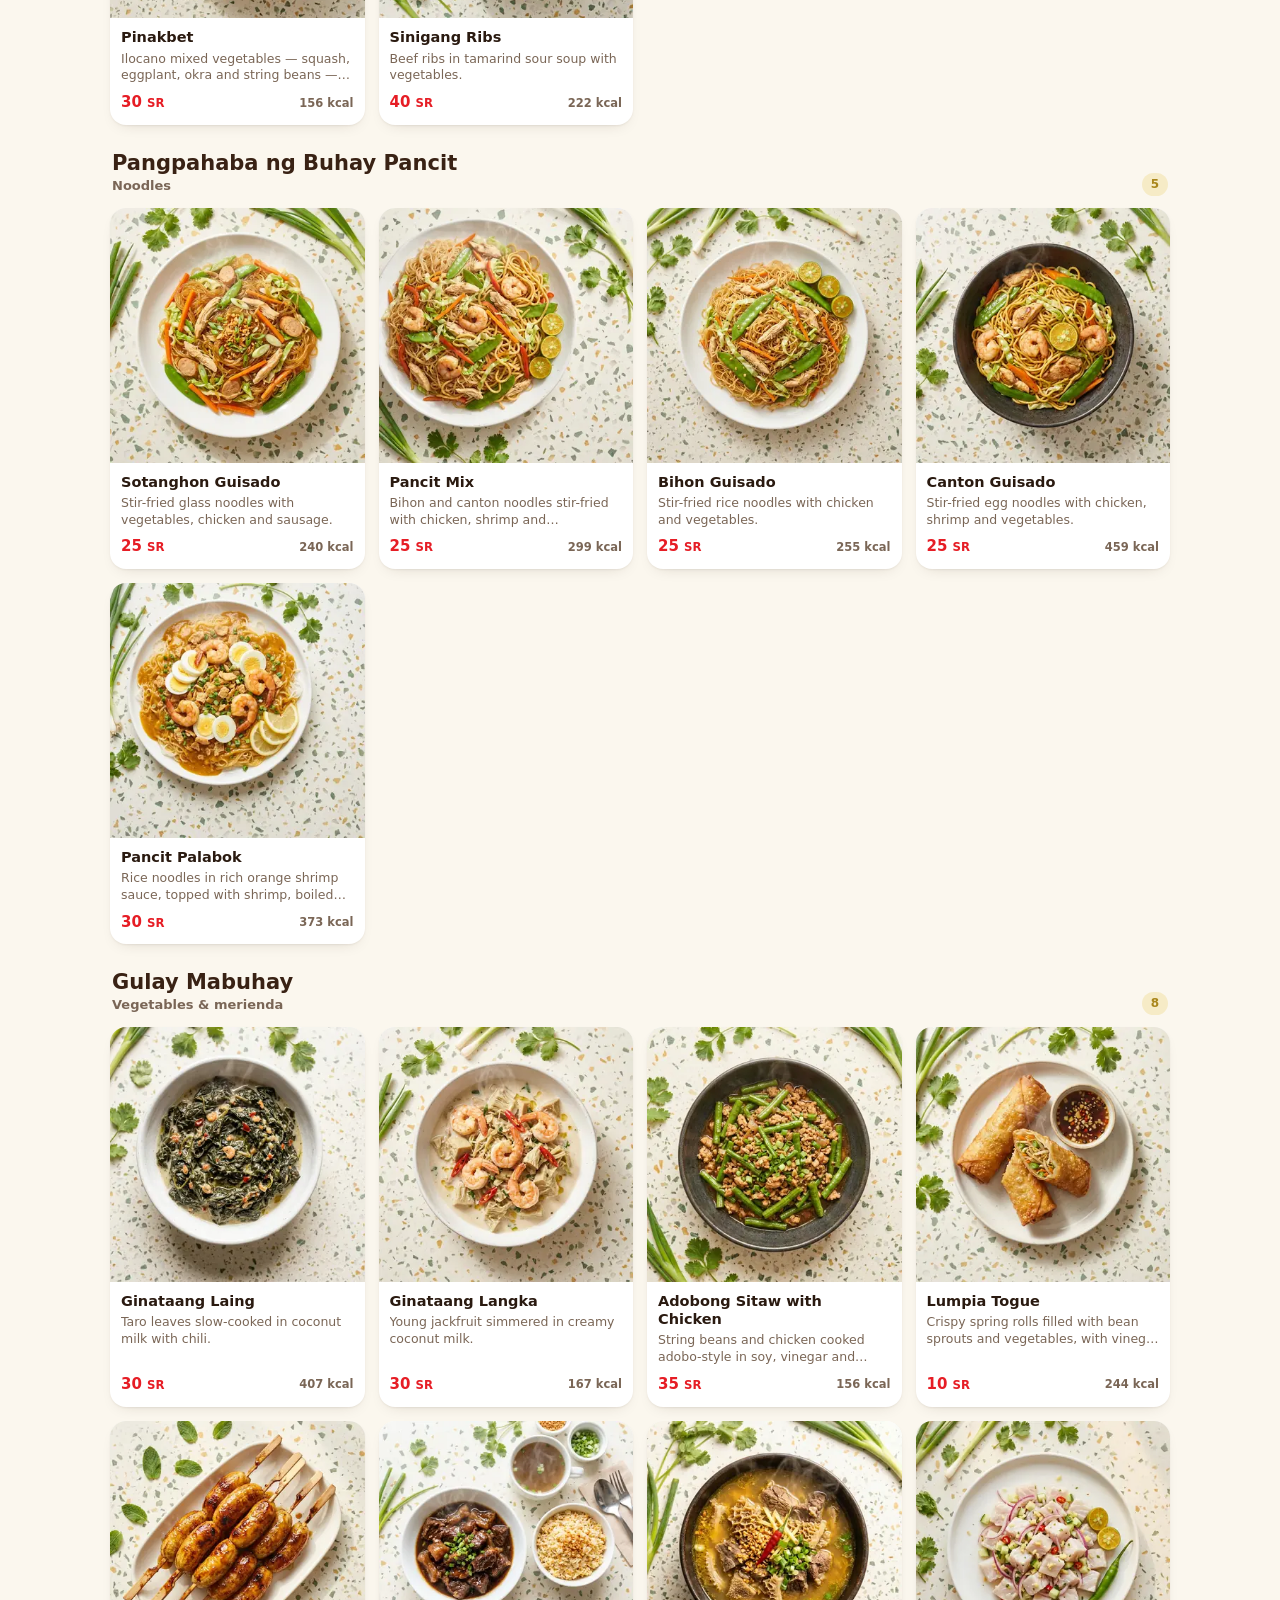
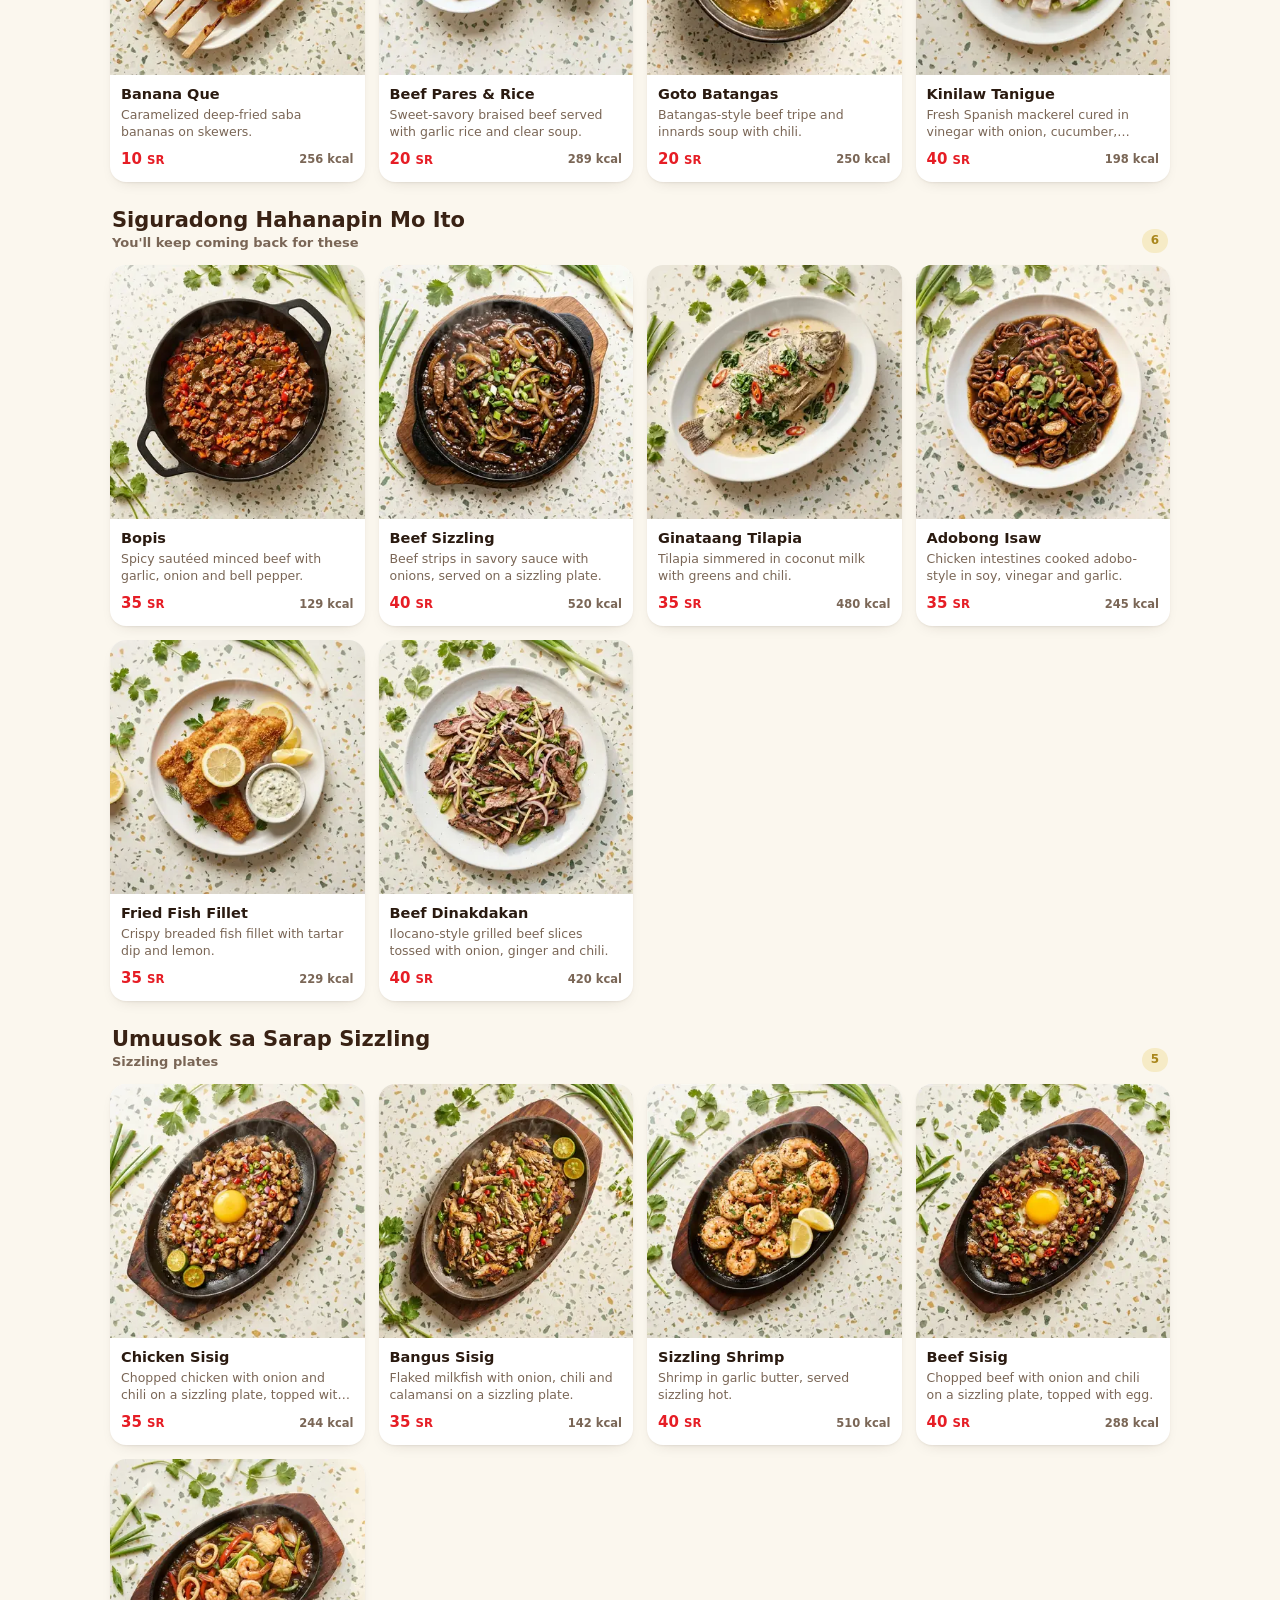
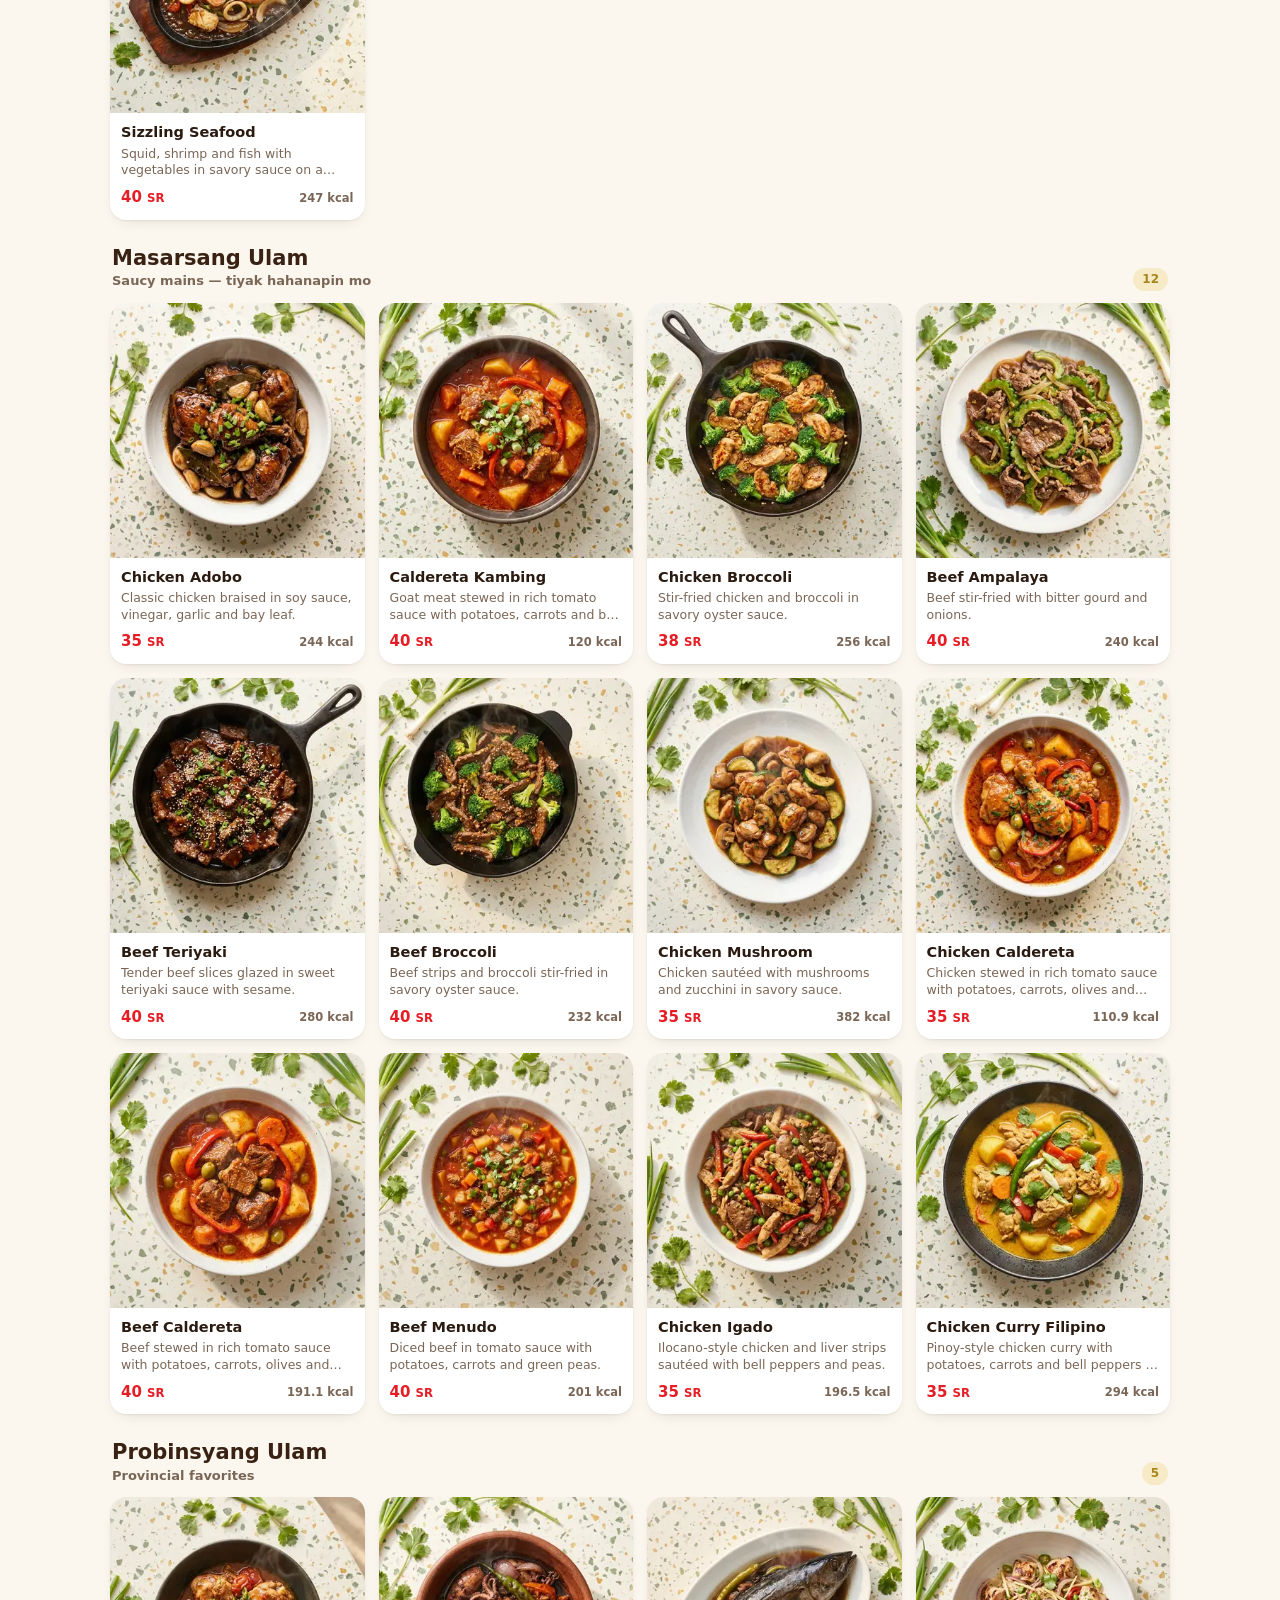
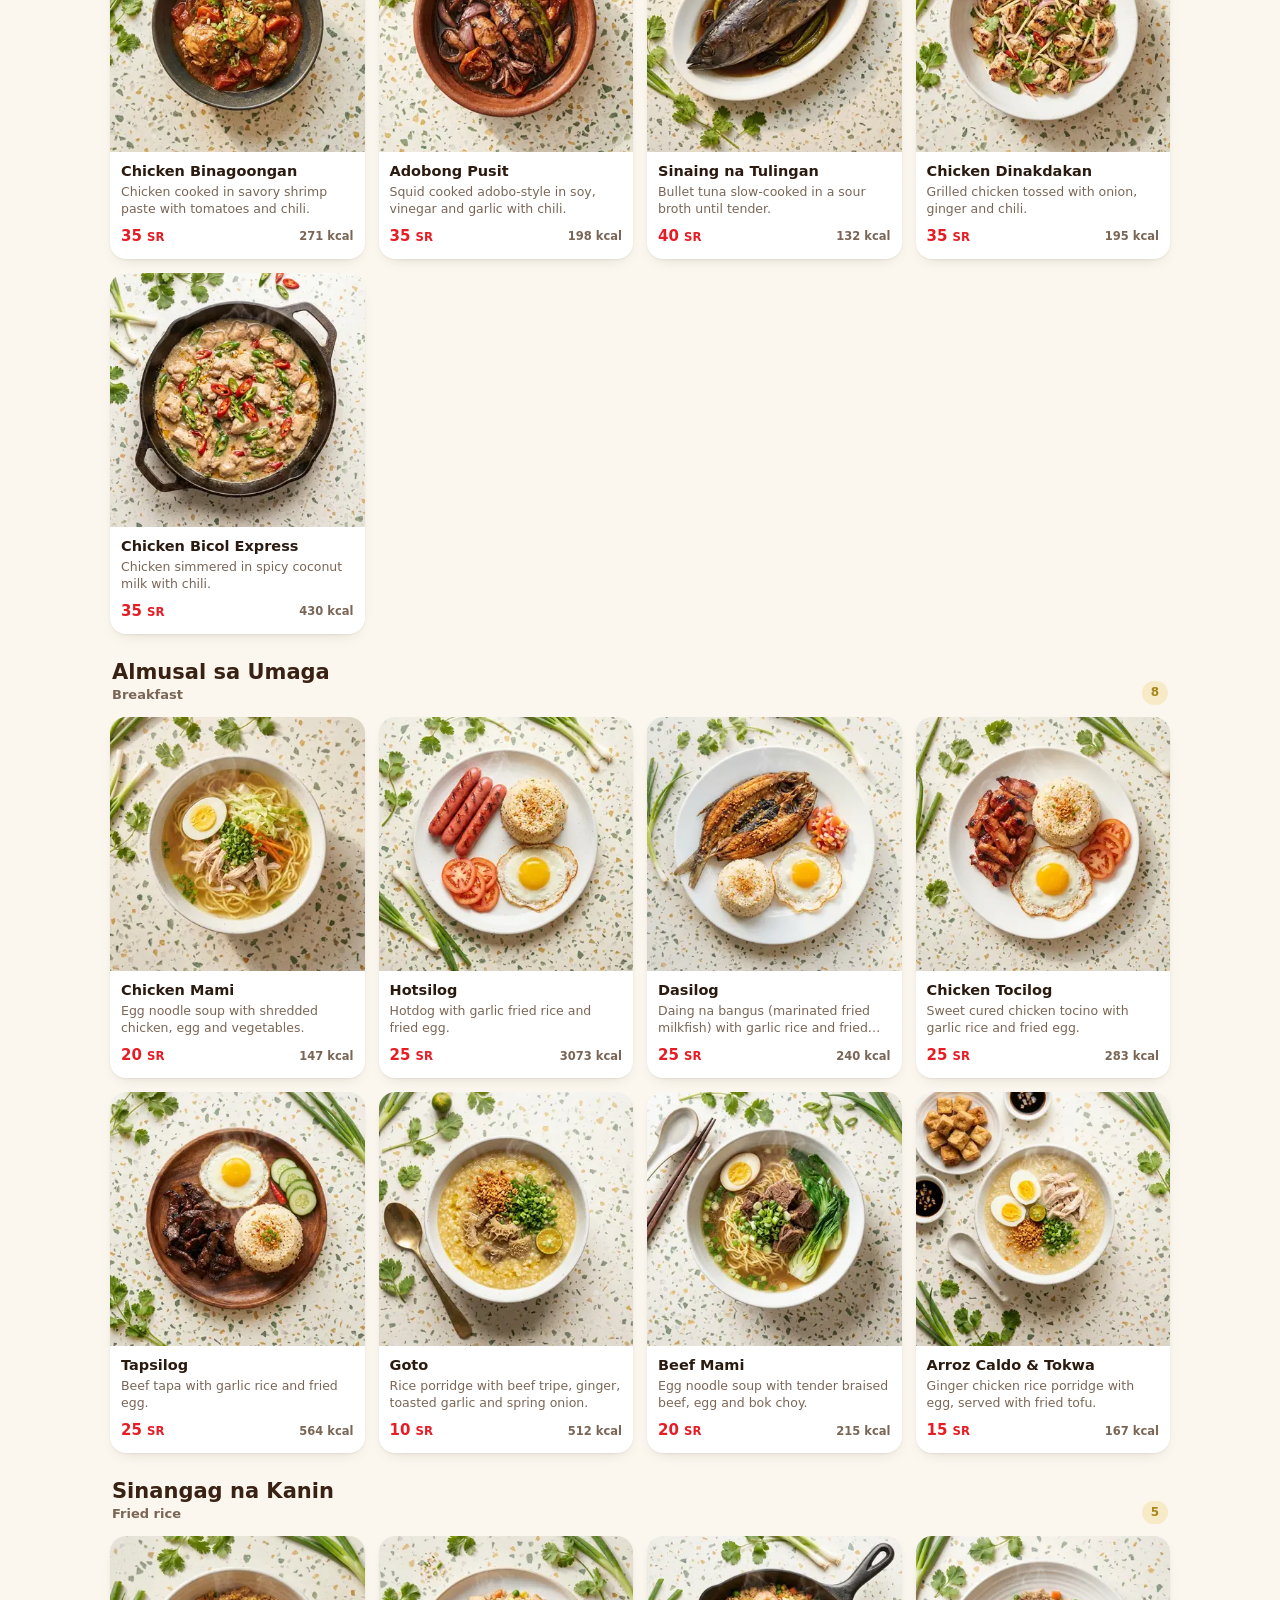
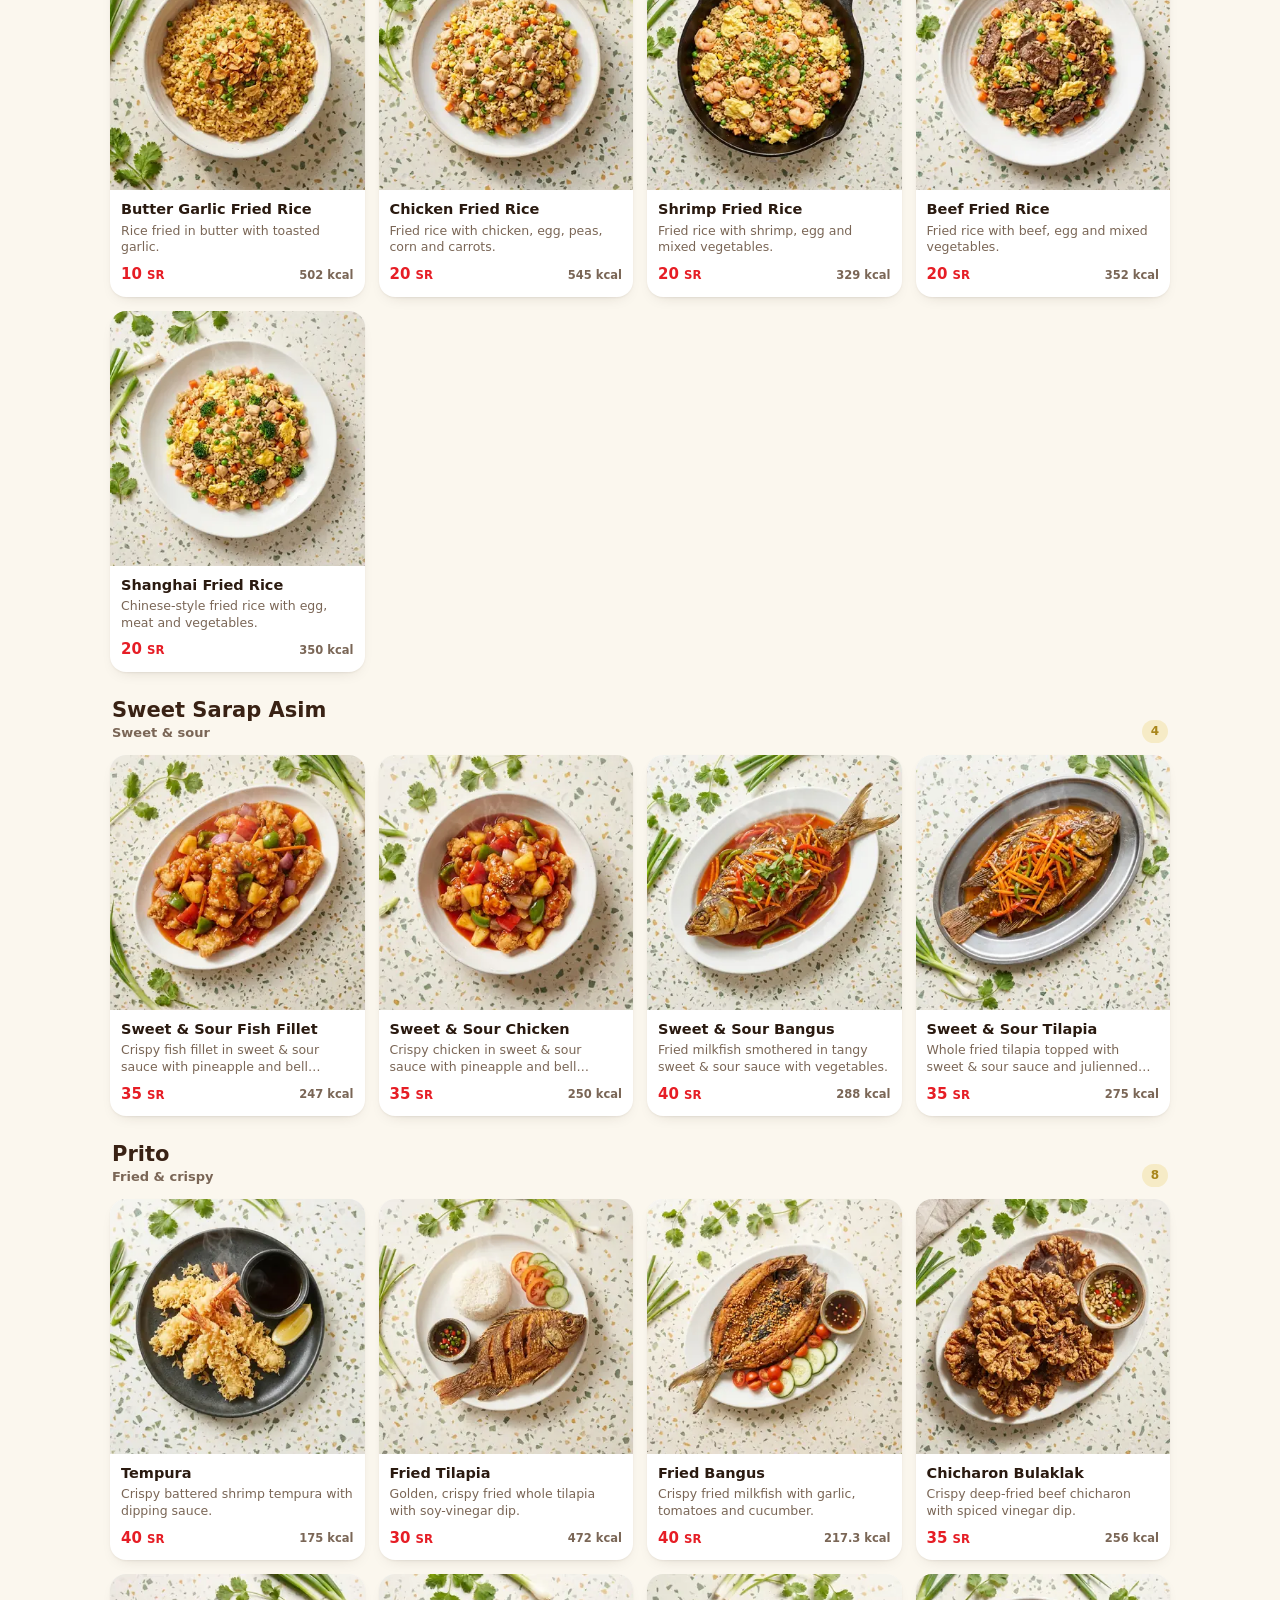
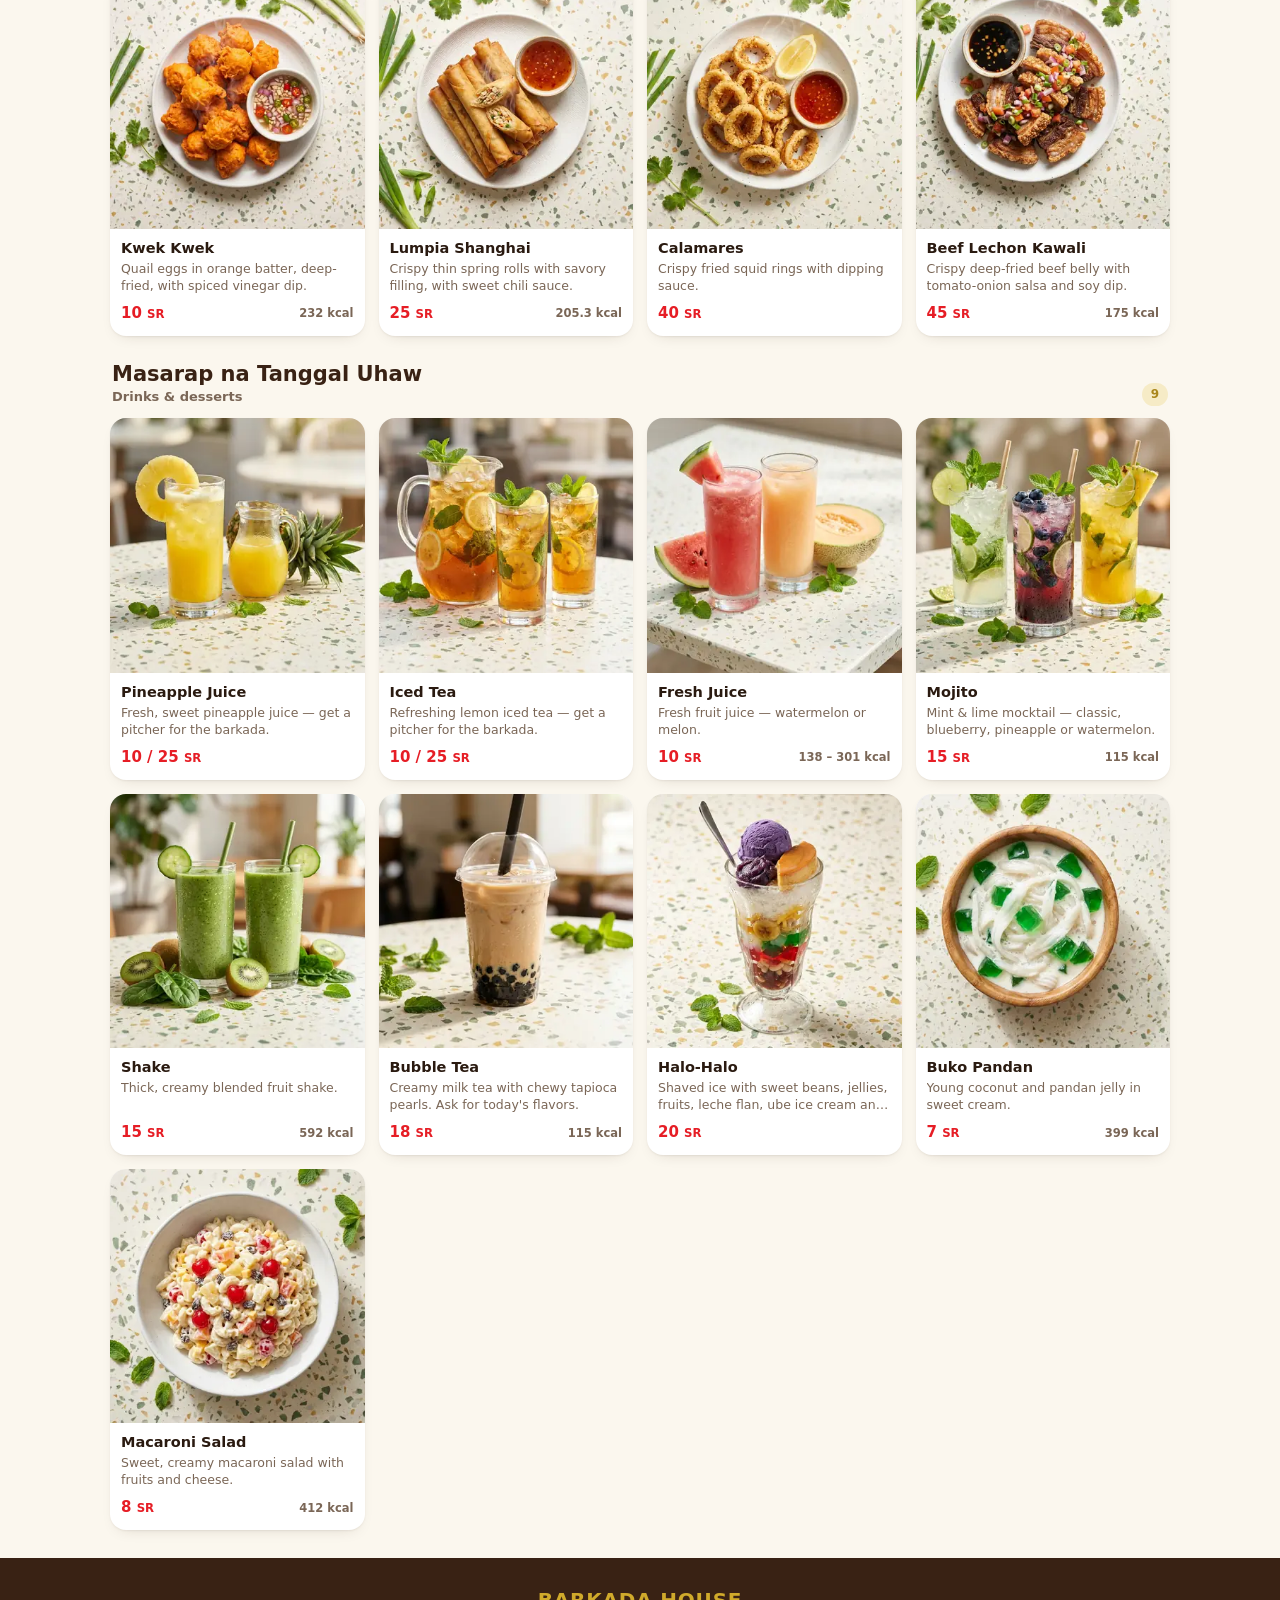
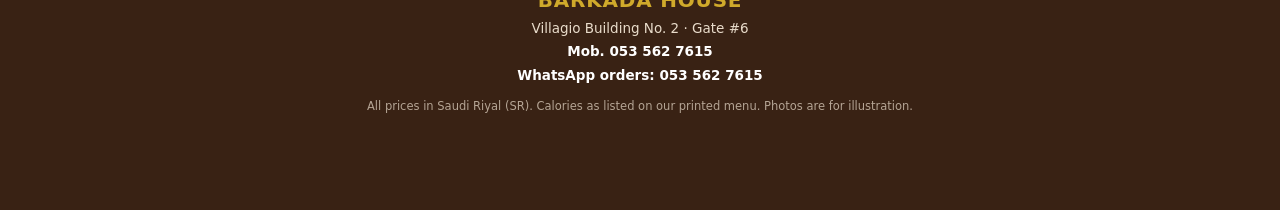
==== commit 2f1bc9d1: "Add WhatsApp ordering and a visiting card WhatsApp ordering on the digital menu: Add to order on eve" ====
--- a/index.html
+++ b/index.html
@@ -6,12 +6,12 @@
 <title>Barkada House — Menu</title>
 <meta name="description" content="Barkada House digital menu — authentic Filipino food, Barkada Combos, sizzling plates, soups, noodles, drinks and desserts. Villagio Building No. 2, Gate #6.">
 <meta name="theme-color" content="#D0AA2B">
-<link rel="canonical" href="https://barakadamnu.hizarc.com/">
+<link rel="canonical" href="https://barkadamenu.hizarc.com/">
 <meta property="og:type" content="website">
 <meta property="og:title" content="Barkada House — Menu">
 <meta property="og:description" content="Authentic Filipino food. Scan, browse and order.">
-<meta property="og:url" content="https://barakadamnu.hizarc.com/">
-<meta property="og:image" content="https://barakadamnu.hizarc.com/assets/img/og.jpg">
+<meta property="og:url" content="https://barkadamenu.hizarc.com/">
+<meta property="og:image" content="https://barkadamenu.hizarc.com/assets/img/og.jpg">
 <meta name="twitter:card" content="summary_large_image">
 <link rel="icon" href="assets/img/icon-192.png" type="image/png">
 <link rel="apple-touch-icon" href="assets/img/apple-touch-icon.png">
@@ -21,6 +21,7 @@
 <script defer src="assets/js/app.js"></script>
 </head>
 <body>
+<svg width="0" height="0" style="position:absolute" aria-hidden="true"><symbol id="i-wa" viewBox="0 0 24 24"><path d="M17.47 14.38c-.3-.15-1.76-.87-2.03-.97-.27-.1-.47-.15-.67.15-.2.3-.77.97-.94 1.16-.17.2-.35.22-.64.08-.3-.15-1.26-.46-2.39-1.48-.88-.79-1.48-1.76-1.65-2.06-.17-.3-.02-.46.13-.6.13-.14.3-.35.45-.52.15-.18.2-.3.3-.5.1-.2.05-.37-.03-.52-.07-.15-.67-1.61-.92-2.2-.24-.58-.49-.5-.67-.51l-.57-.01c-.2 0-.52.07-.79.37-.27.3-1.04 1.02-1.04 2.48s1.07 2.88 1.21 3.07c.15.2 2.1 3.2 5.08 4.49.71.31 1.26.49 1.7.63.71.22 1.36.19 1.87.12.57-.09 1.76-.72 2-1.41.25-.7.25-1.29.17-1.41-.07-.13-.27-.2-.57-.35M12.05 21.79h-.01a9.87 9.87 0 0 1-5.03-1.38l-.36-.21-3.74.98 1-3.65-.24-.37a9.86 9.86 0 0 1-1.51-5.26c0-5.45 4.44-9.88 9.89-9.88 2.64 0 5.12 1.03 6.99 2.9a9.82 9.82 0 0 1 2.89 6.99c0 5.45-4.44 9.88-9.88 9.88m8.41-18.3A11.82 11.82 0 0 0 12.05 0C5.5 0 .16 5.34.16 11.89c0 2.1.55 4.14 1.59 5.95L.06 24l6.3-1.65a11.88 11.88 0 0 0 5.68 1.45h.01c6.55 0 11.89-5.34 11.89-11.89a11.82 11.82 0 0 0-3.48-8.41Z"/></symbol></svg>
 
 <header class="hero">
   <div class="hero__inner">
@@ -30,10 +31,16 @@
       <svg aria-hidden="true" viewBox="0 0 24 24"><path d="M12 2a7 7 0 0 0-7 7c0 5.2 7 13 7 13s7-7.8 7-13a7 7 0 0 0-7-7zm0 9.5A2.5 2.5 0 1 1 12 6.5a2.5 2.5 0 0 1 0 5z"/></svg>
       Villagio Building No. 2 · Gate #6
     </p>
+    <div class="hero__btns">
     <a class="btn-call" href="tel:0535627615">
       <svg aria-hidden="true" viewBox="0 0 24 24"><path d="M6.6 10.8a15.1 15.1 0 0 0 6.6 6.6l2.2-2.2a1 1 0 0 1 1-.25 11.4 11.4 0 0 0 3.6.57 1 1 0 0 1 1 1V20a1 1 0 0 1-1 1A17 17 0 0 1 3 4a1 1 0 0 1 1-1h3.5a1 1 0 0 1 1 1c0 1.25.2 2.45.57 3.57a1 1 0 0 1-.25 1z"/></svg>
       053 562 7615
     </a>
+    <a class="btn-call btn-call--wa" href="https://wa.me/966535627615" data-wa-open>
+      <svg aria-hidden="true" viewBox="0 0 24 24"><use href="#i-wa"/></svg>
+      Order on WhatsApp
+    </a>
+    </div>
   </div>
   <div class="highlights" id="highlights" aria-label="Highlights"></div>
 </header>
@@ -62,6 +69,7 @@
   <p class="foot__name">Barkada House</p>
   <p>Villagio Building No. 2 · Gate #6</p>
   <p><a href="tel:0535627615">Mob. 053 562 7615</a></p>
+  <p><a href="https://wa.me/966535627615" data-wa-open>WhatsApp orders: 053 562 7615</a></p>
   <p class="foot__note">All prices in Saudi Riyal (SR). Calories as listed on our printed menu. Photos are for illustration.</p>
 </footer>
 
@@ -75,5 +83,27 @@
   </div>
 </dialog>
 
+<button class="wa-fab" id="waFab" type="button" data-wa-open aria-label="Order on WhatsApp">
+  <svg aria-hidden="true" viewBox="0 0 24 24"><use href="#i-wa"/></svg>
+  <span class="wa-fab__txt" id="waFabTxt"></span>
+</button>
+<div class="wa-tip" id="waTip" role="status" hidden>
+  <button class="wa-tip__x" id="waTipX" type="button" aria-label="Close">&times;</button>
+  <p id="waTipTxt"></p>
+</div>
+
+<dialog class="sheet wa" id="wa" aria-labelledby="waTitle">
+  <div class="sheet__panel wa__panel" id="waPanel">
+    <div class="wa__head">
+      <img src="assets/img/icon-192.png" width="42" height="42" alt="">
+      <div><h2 id="waTitle">Barkada House</h2><p>Order on WhatsApp</p></div>
+      <button class="wa__x" id="waClose" type="button" aria-label="Close">
+        <svg aria-hidden="true" viewBox="0 0 24 24"><path d="M19 6.4 17.6 5 12 10.6 6.4 5 5 6.4 10.6 12 5 17.6 6.4 19 12 13.4 17.6 19 19 17.6 13.4 12z"/></svg>
+      </button>
+    </div>
+    <div class="wa__body" id="waBody"></div>
+  </div>
+</dialog>
+
 </body>
 </html>
--- a/assets/css/style.css
+++ b/assets/css/style.css
@@ -12,6 +12,9 @@
   --ink: #2A1A10;
   --muted: #7A6656;
   --line: #EDE3CF;
+  --wa: #25D366;           /* WhatsApp */
+  --wa-dk: #128C7E;
+  --wa-ink: #075E54;
   --ph: #EFE8DA;           /* image placeholder (matches photo backgrounds) */
   --radius: 16px;
   --bar-h: 108px;          /* sticky bar height, updated by JS */
@@ -65,15 +68,17 @@
   display: inline-flex; align-items: center; gap: 6px;
   font-size: 13.5px; font-weight: 600; opacity: .95;
 }
+.hero__btns { display: flex; flex-wrap: wrap; justify-content: center; gap: 8px; margin-top: 12px; }
 .btn-call {
-  display: inline-flex; align-items: center; gap: 8px;
-  margin: 12px auto 0;
+  display: inline-flex; align-items: center; gap: 7px;
   background: var(--red); color: #fff; text-decoration: none;
-  font-weight: 800; font-size: 15px; letter-spacing: .02em;
-  padding: 10px 18px; border-radius: 999px;
+  font-weight: 800; font-size: 14px; letter-spacing: .01em;
+  padding: 10px 15px; border-radius: 999px;
   box-shadow: 0 6px 16px -6px rgba(140,10,15,.6);
 }
 .btn-call:active { transform: scale(.97); }
+.btn-call svg { font-size: 16px; }
+.btn-call--wa { background: var(--wa); box-shadow: 0 6px 16px -6px rgba(7,94,84,.7); }
 
 /* highlight tiles under the logo (from the printed cover) */
 .highlights {
@@ -236,7 +241,7 @@
 .empty { text-align: center; color: var(--muted); padding: 40px 20px 60px; font-weight: 600; }
 .foot {
   background: var(--brown); color: #E9DCCB; text-align: center;
-  padding: 28px 20px calc(28px + env(safe-area-inset-bottom)); font-size: 13.5px; display: grid; gap: 4px;
+  padding: 28px 20px calc(96px + env(safe-area-inset-bottom)); font-size: 13.5px; display: grid; gap: 4px;
 }
 .foot a { color: #fff; font-weight: 700; text-decoration: none; }
 .foot__name { font-family: var(--font-display); font-weight: 900; font-size: 20px; color: var(--gold); text-transform: uppercase; letter-spacing: .04em; }
@@ -285,7 +290,14 @@
 .sh__price small { font-size: .6em; }
 .sh__cal { display: inline-flex; align-items: center; gap: 6px; background: var(--gold-lt); color: var(--brown-2); font-weight: 700; font-size: 13px; padding: 6px 12px; border-radius: 999px; }
 .sizes { display: grid; gap: 8px; margin-top: 16px; }
-.size { display: flex; justify-content: space-between; align-items: center; padding: 12px 14px; border-radius: 12px; background: var(--cream); border: 1.5px solid var(--line); font-weight: 700; }
+.size {
+  display: flex; justify-content: space-between; align-items: center; width: 100%; cursor: pointer; text-align: left;
+  padding: 12px 14px; border-radius: 12px; background: var(--cream); border: 1.5px solid var(--line); font-weight: 700;
+}
+.size__l { display: inline-flex; align-items: center; gap: 10px; }
+.size__l::before { content: ""; width: 18px; height: 18px; border-radius: 50%; border: 2px solid #CDBFA6; background: #fff; box-sizing: border-box; }
+.size[aria-checked="true"] { border-color: var(--red); background: #FFF6F5; }
+.size[aria-checked="true"] .size__l::before { border: 5.5px solid var(--red); }
 .size .price { font-size: 18px; }
 .sh__h { font-size: 13px; font-weight: 800; letter-spacing: .06em; text-transform: uppercase; color: var(--muted); margin: 18px 0 8px; }
 .sh__list { list-style: none; padding: 0; margin: 0; display: grid; gap: 6px; }
@@ -300,6 +312,109 @@
 }
 .btn--call { background: var(--red); color: #fff; }
 .btn--ghost { background: var(--cream); color: var(--brown); border: 1.5px solid var(--line); }
+.btn--wa { background: var(--wa); color: #fff; }
+.btn svg { font-size: 20px; }
+.sh__actions .btn { height: 44px; font-size: 14px; }
+.sh__actions { margin-top: 10px; }
+
+/* quantity + add to order */
+.order { display: flex; gap: 10px; margin-top: 20px; }
+.qty { display: inline-flex; align-items: center; flex: none; background: #fff; border: 1.5px solid var(--line); border-radius: 999px; }
+.qty button { width: 34px; height: 34px; border: 0; background: transparent; cursor: pointer; font-size: 20px; font-weight: 800; color: var(--brown); line-height: 1; }
+.qty span { min-width: 22px; text-align: center; font-weight: 900; font-variant-numeric: tabular-nums; }
+.qty--lg { border-radius: 14px; }
+.qty--lg button { width: 44px; height: 50px; font-size: 22px; }
+.btn--add { height: 53px; background: var(--red); color: #fff; font-size: 15.5px; box-shadow: 0 8px 18px -10px rgba(140,10,15,.8); transition: background-color .2s; }
+.btn--add.is-done { background: var(--wa-dk); box-shadow: none; }
+
+/* ---------- WhatsApp: floating button + hint ---------- */
+.wa-fab {
+  position: fixed; z-index: 30; right: 16px; bottom: calc(16px + env(safe-area-inset-bottom));
+  display: flex; align-items: center; justify-content: center; gap: 8px;
+  min-width: 58px; height: 58px; padding: 0 15px; border: 0; border-radius: 29px; cursor: pointer;
+  background: var(--wa); color: #fff; font-size: 30px;
+  box-shadow: 0 10px 24px -8px rgba(7,94,84,.75), 0 2px 6px rgba(0,0,0,.12);
+}
+.wa-fab__txt { display: none; font-size: 15px; font-weight: 800; white-space: nowrap; }
+.wa-fab.has { padding: 0 18px 0 14px; font-size: 26px; }
+.wa-fab.has .wa-fab__txt { display: inline; }
+.wa-fab.bump { animation: wa-bump .5s ease; }
+.wa-fab:active { transform: scale(.96); }
+@keyframes wa-bump { 30% { transform: scale(1.14); } 60% { transform: scale(.97); } }
+.typing .wa-fab, .typing .wa-tip, .no-wa .wa-fab, .no-wa [data-wa-open], .no-wa .order { display: none !important; }
+.wa-tip {
+  position: fixed; z-index: 30; right: 16px; bottom: calc(86px + env(safe-area-inset-bottom));
+  max-width: min(270px, calc(100vw - 32px)); padding: 12px 36px 12px 14px; cursor: pointer;
+  background: #fff; color: var(--ink); border-radius: 16px 16px 4px 16px;
+  box-shadow: 0 14px 30px -10px rgba(57,34,20,.5), 0 1px 3px rgba(0,0,0,.08);
+  font-size: 13.5px; line-height: 1.4; animation: tip-in .35s cubic-bezier(.2,.9,.25,1);
+}
+.wa-tip[hidden] { display: none; }
+.wa-tip b { display: block; color: var(--wa-ink); font-size: 14.5px; margin-bottom: 2px; }
+.wa-tip__x { position: absolute; top: 4px; right: 4px; width: 30px; height: 30px; border: 0; background: transparent; color: var(--muted); font-size: 20px; cursor: pointer; }
+@keyframes tip-in { from { opacity: 0; transform: translateY(12px) scale(.95); } }
+
+/* ---------- WhatsApp order popup ---------- */
+.wa__panel { background: #EFE7DD; }
+.wa__head {
+  position: sticky; top: 0; z-index: 2; display: flex; align-items: center; gap: 12px;
+  padding: 14px 12px 14px 16px; background: var(--wa-ink); color: #fff;
+}
+.wa__head img { width: 42px; height: 42px; border-radius: 50%; background: #fff; flex: none; }
+.wa__head h2 { font-size: 17px; font-weight: 800; }
+.wa__head p { font-size: 12.5px; opacity: .85; display: flex; align-items: center; gap: 5px; }
+.wa__head p::before { content: ""; width: 7px; height: 7px; border-radius: 50%; background: var(--wa); }
+.wa__x {
+  margin-left: auto; width: 38px; height: 38px; border-radius: 50%; border: 0; cursor: pointer;
+  background: rgba(255,255,255,.14); color: #fff; font-size: 20px; display: grid; place-items: center;
+}
+.wa__body { padding: 16px 14px 22px; }
+.bubble {
+  position: relative; max-width: 88%; margin-bottom: 8px; padding: 10px 12px;
+  background: #fff; border-radius: 4px 14px 14px 14px; font-size: 14.5px; line-height: 1.45;
+  box-shadow: 0 1px 1px rgba(0,0,0,.08);
+}
+.wa__btns { display: flex; gap: 10px; margin-top: 18px; }
+.wa__card { background: #fff; border-radius: 16px; padding: 14px; margin-bottom: 12px; box-shadow: 0 1px 2px rgba(0,0,0,.06); }
+.wa__h { font-size: 12.5px; font-weight: 800; letter-spacing: .07em; text-transform: uppercase; color: var(--muted); margin-bottom: 8px; }
+.wl { list-style: none; margin: 0; padding: 0; }
+.wl li {
+  display: grid; grid-template-columns: auto 1fr auto; grid-template-areas: "img name name" "img qty price";
+  align-items: center; column-gap: 10px; row-gap: 6px; padding: 10px 0; border-bottom: 1px solid #F1EBE1;
+}
+.wl__img { grid-area: img; width: 54px; height: 54px; border-radius: 12px; overflow: hidden; background: var(--ph); align-self: start; }
+.wl__img img { width: 100%; height: 100%; object-fit: cover; }
+.wl__n { grid-area: name; font-size: 14.5px; line-height: 1.25; }
+.wl__n span { display: inline-block; margin-left: 6px; font-size: 12px; font-weight: 700; color: var(--gold-dk); background: var(--gold-lt); padding: 1px 8px; border-radius: 99px; vertical-align: 1px; }
+.wl .qty { grid-area: qty; justify-self: start; }
+.wl__p { grid-area: price; color: var(--red); font-size: 15px; white-space: nowrap; }
+.wl__p small { font-size: .78em; }
+.wa__total { display: flex; justify-content: space-between; align-items: baseline; padding-top: 12px; font-weight: 800; font-size: 16px; }
+.wa__total b { color: var(--red); font-size: 22px; font-weight: 900; }
+.wa__total small { font-size: .62em; }
+.seg { display: grid; grid-auto-flow: column; grid-auto-columns: 1fr; gap: 6px; border-radius: 14px; }
+.seg button {
+  height: 44px; border-radius: 12px; border: 1.5px solid var(--line); background: var(--cream); cursor: pointer;
+  font-weight: 800; font-size: 14px; color: var(--brown-2);
+}
+.seg button[aria-checked="true"] { background: var(--wa-ink); border-color: var(--wa-ink); color: #fff; }
+.seg.err { animation: shake .4s; }
+.seg.err button { border-color: var(--red); }
+@keyframes shake { 25% { transform: translateX(-6px); } 75% { transform: translateX(6px); } }
+.fld { display: block; margin-top: 12px; }
+.fld > span { display: block; margin-bottom: 5px; font-size: 13px; font-weight: 800; color: var(--brown-2); }
+.fld input, .fld textarea {
+  display: block; width: 100%; padding: 10px 12px; border: 1.5px solid var(--line); border-radius: 12px; outline: 0;
+  background: #fff; color: var(--ink); font: 16px/1.4 var(--font); resize: vertical;
+}
+.fld input:focus, .fld textarea:focus { border-color: var(--wa-dk); }
+.fld .err { border-color: var(--red); background: #FFF6F5; }
+.fld[data-show] { display: none; }
+.t-dine .fld[data-show="dine"], .t-delivery .fld[data-show="delivery"] { display: block; }
+.btn--send { width: 100%; height: 56px; font-size: 16.5px; box-shadow: 0 10px 22px -10px rgba(7,94,84,.9); }
+.btn--send svg { font-size: 24px; }
+.wa__fine { margin-top: 8px; text-align: center; font-size: 12.5px; color: var(--muted); }
+.wa__clear { display: block; margin: 12px auto 0; border: 0; background: transparent; cursor: pointer; color: var(--muted); font-size: 13px; font-weight: 700; text-decoration: underline; }
 
 /* ---------- Larger screens ---------- */
 @media (min-width: 640px) {
@@ -314,6 +429,8 @@
   .sheet[open] { align-items: center; }
   .sheet__panel { border-radius: 22px; max-height: 88vh; }
   .sheet__grip { display: none; }
+  .wa-fab { right: 24px; bottom: 24px; }
+  .wa-tip { right: 24px; bottom: 94px; }
 }
 @media (hover: hover) {
   .card:hover, .combo:hover { box-shadow: 0 2px 4px rgba(57,34,20,.08), 0 14px 26px -14px rgba(57,34,20,.45); }
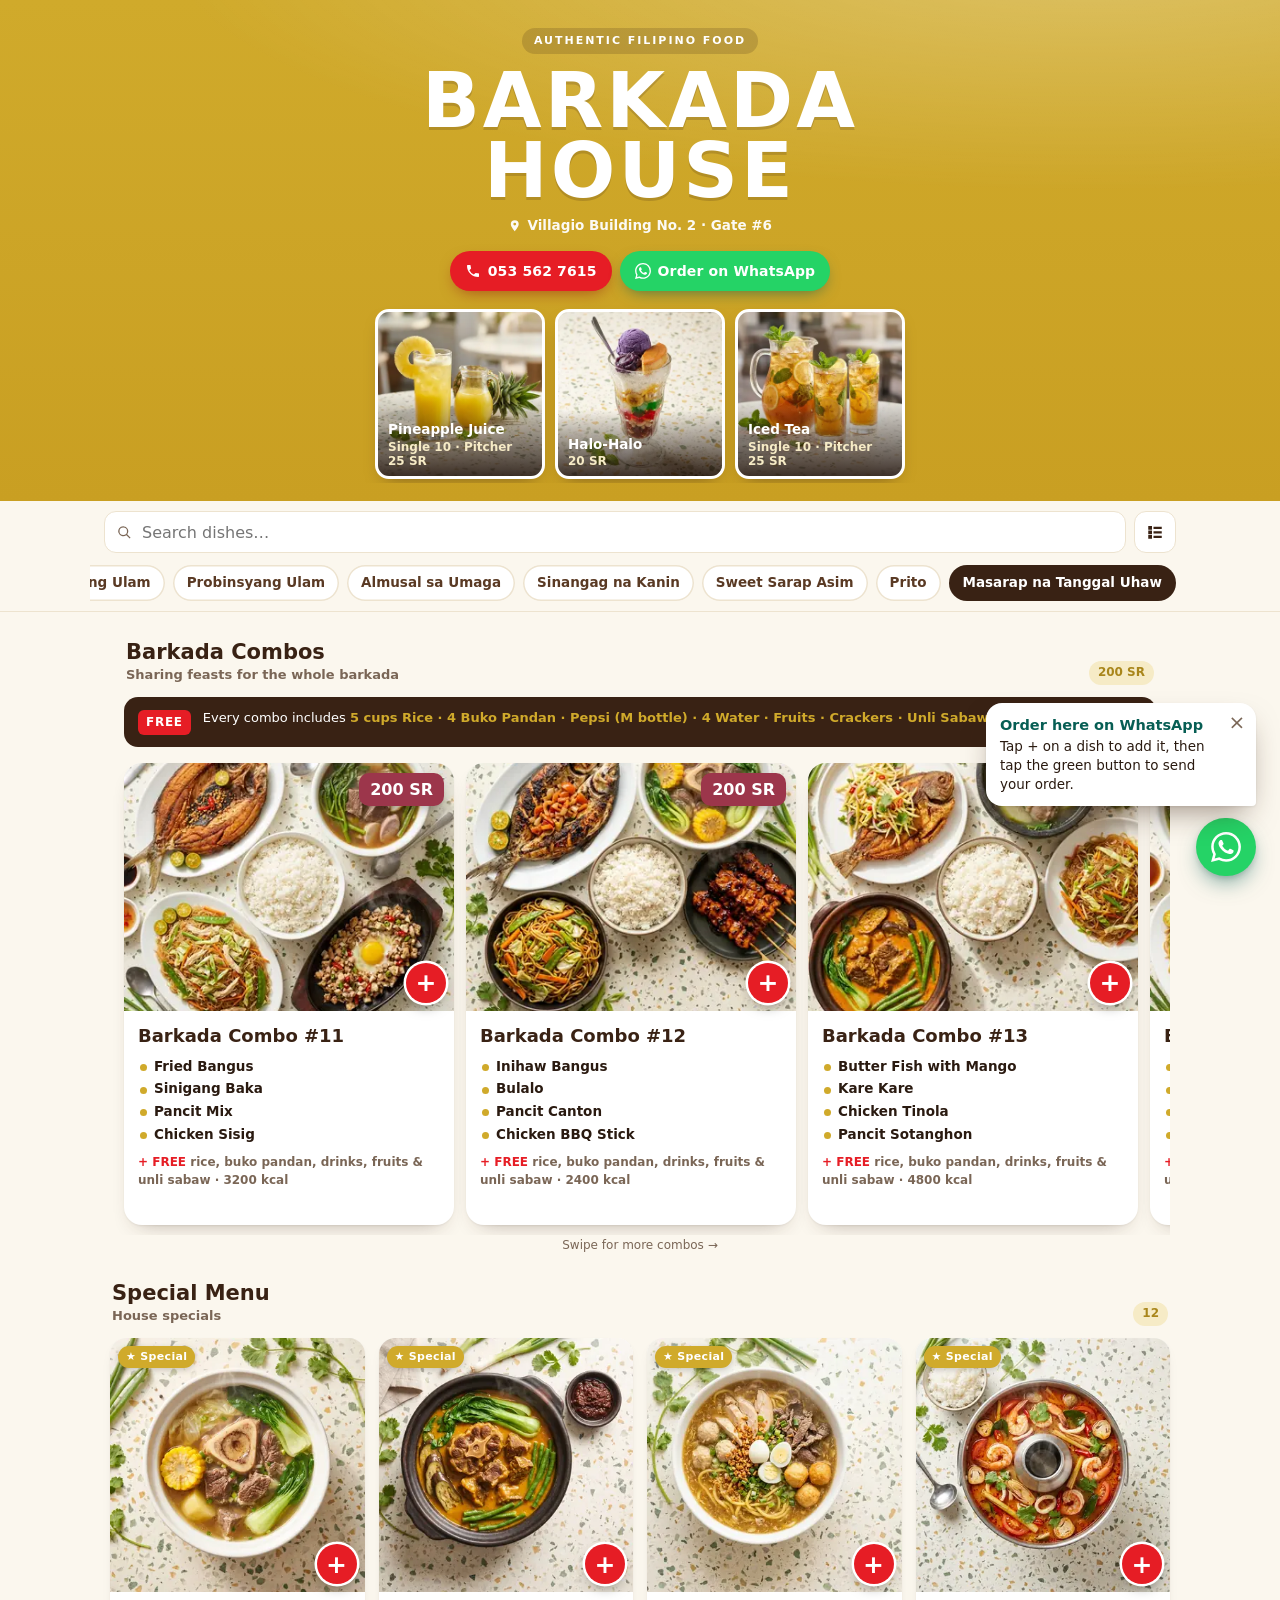
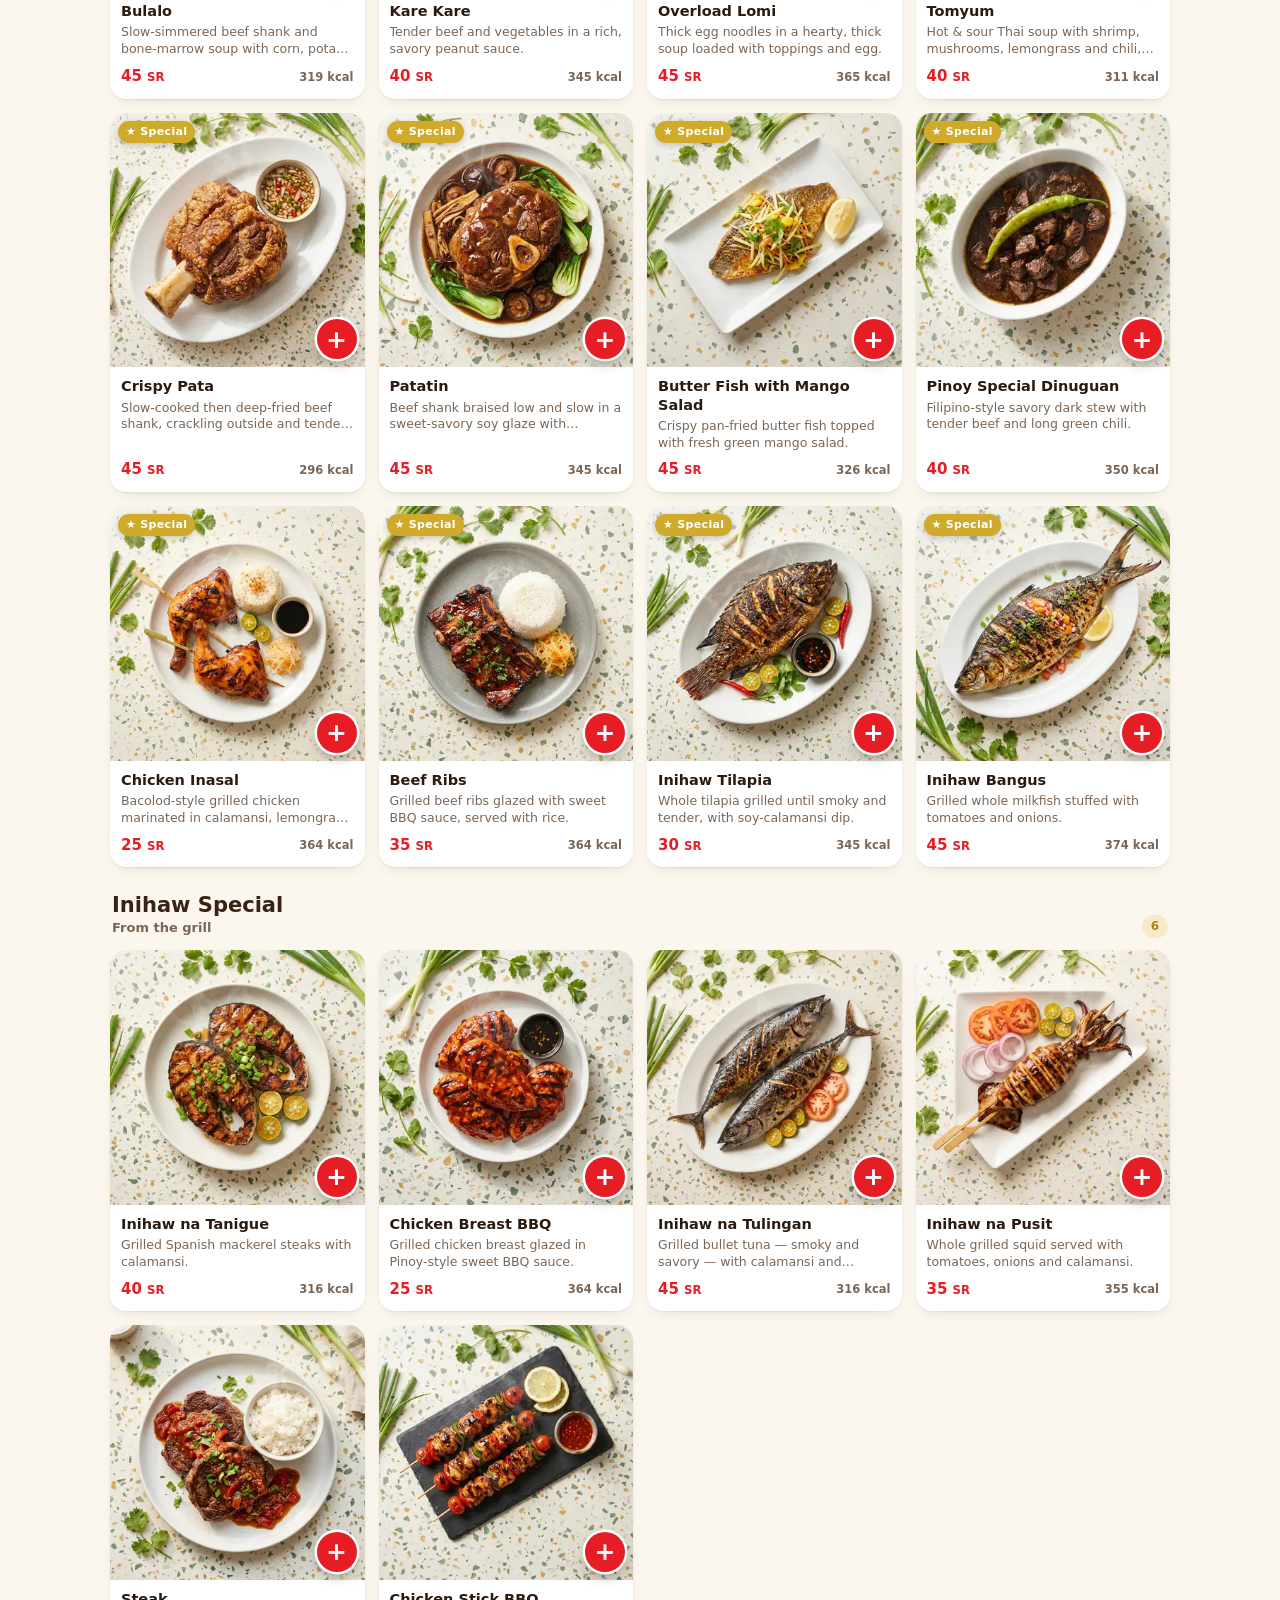
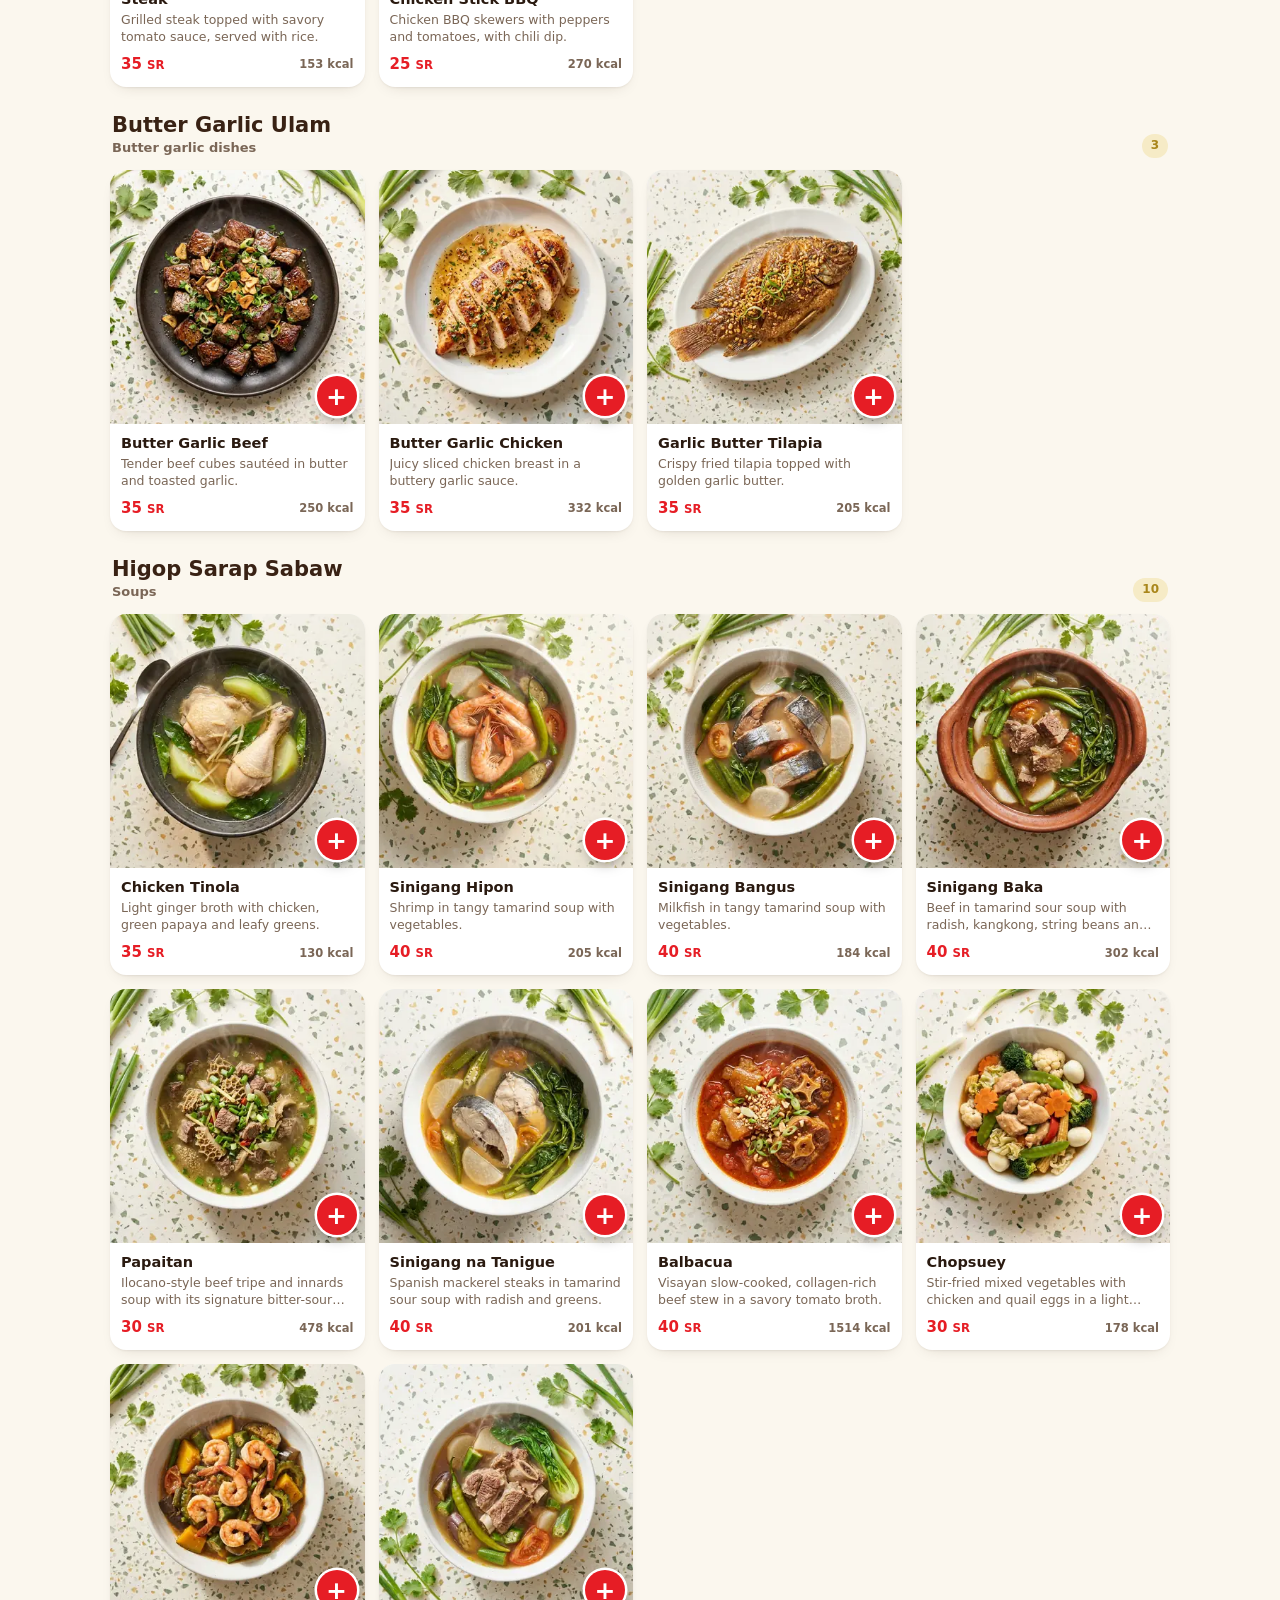
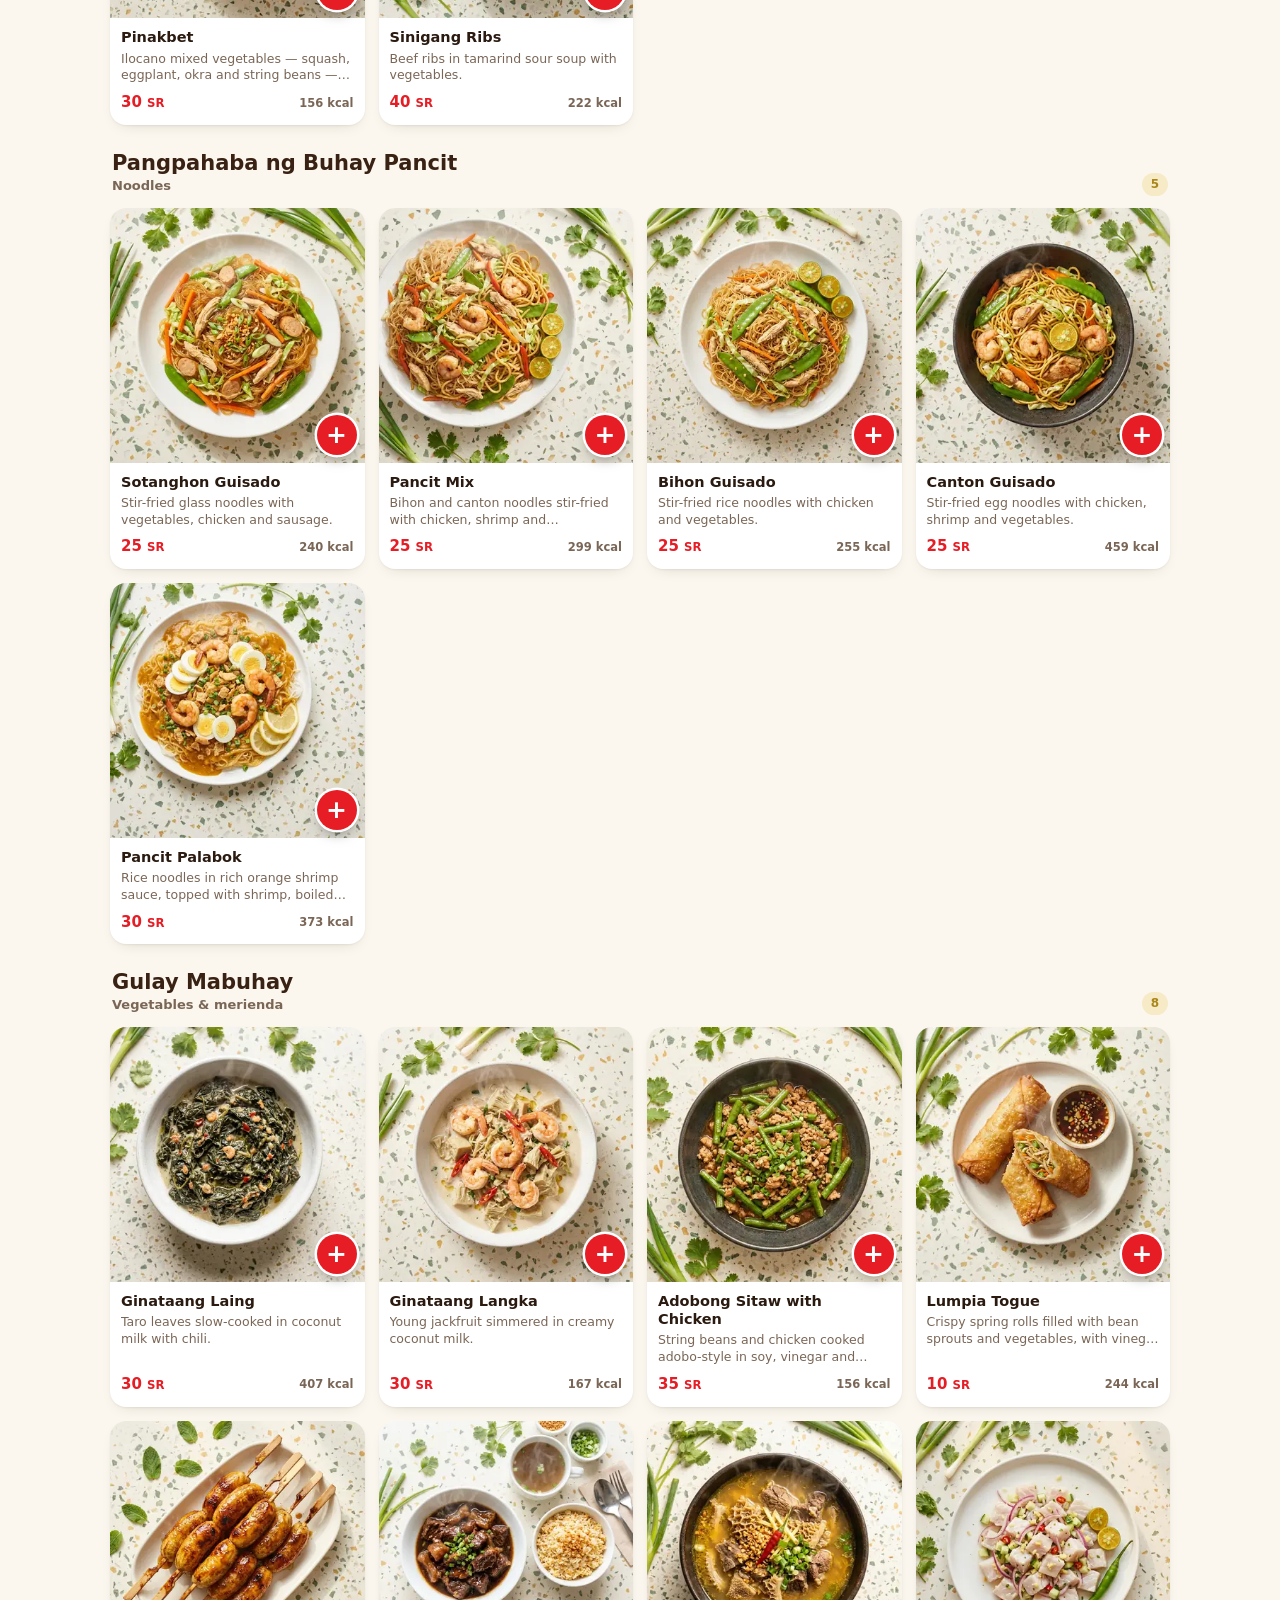
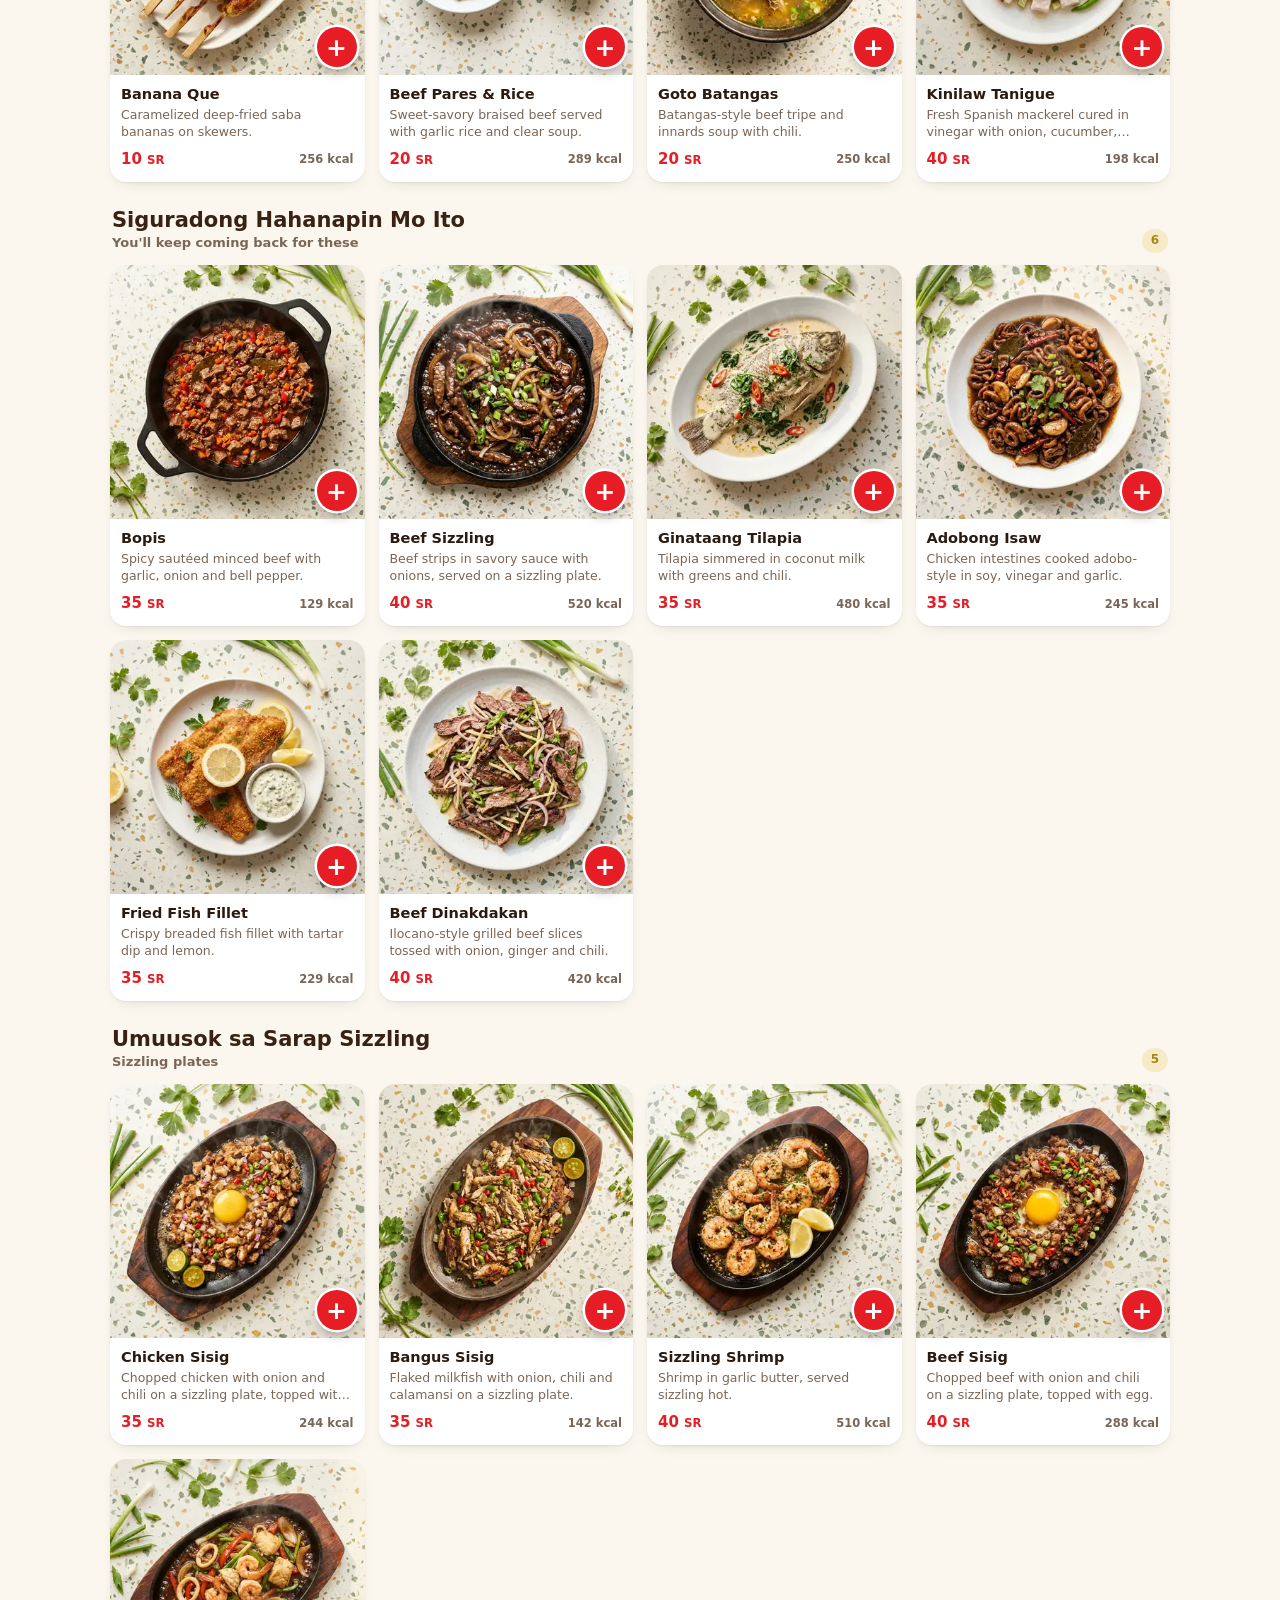
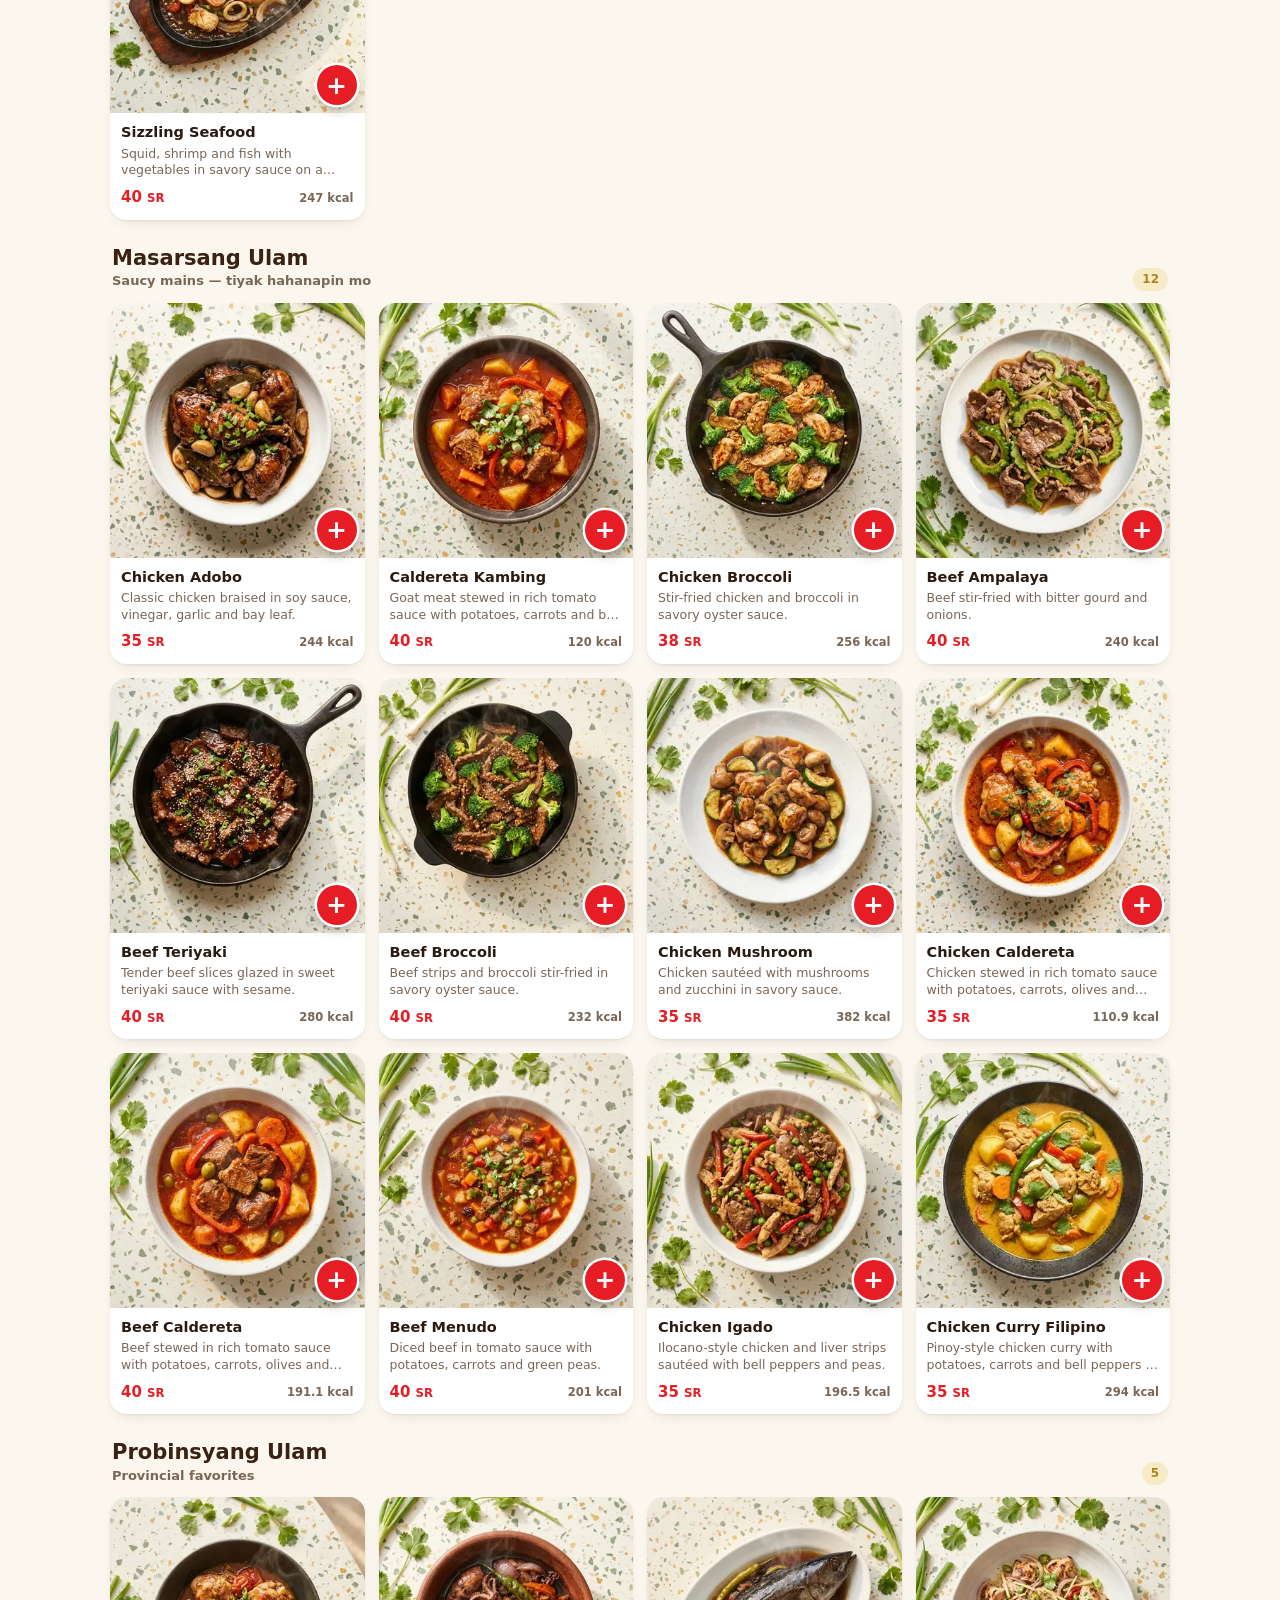
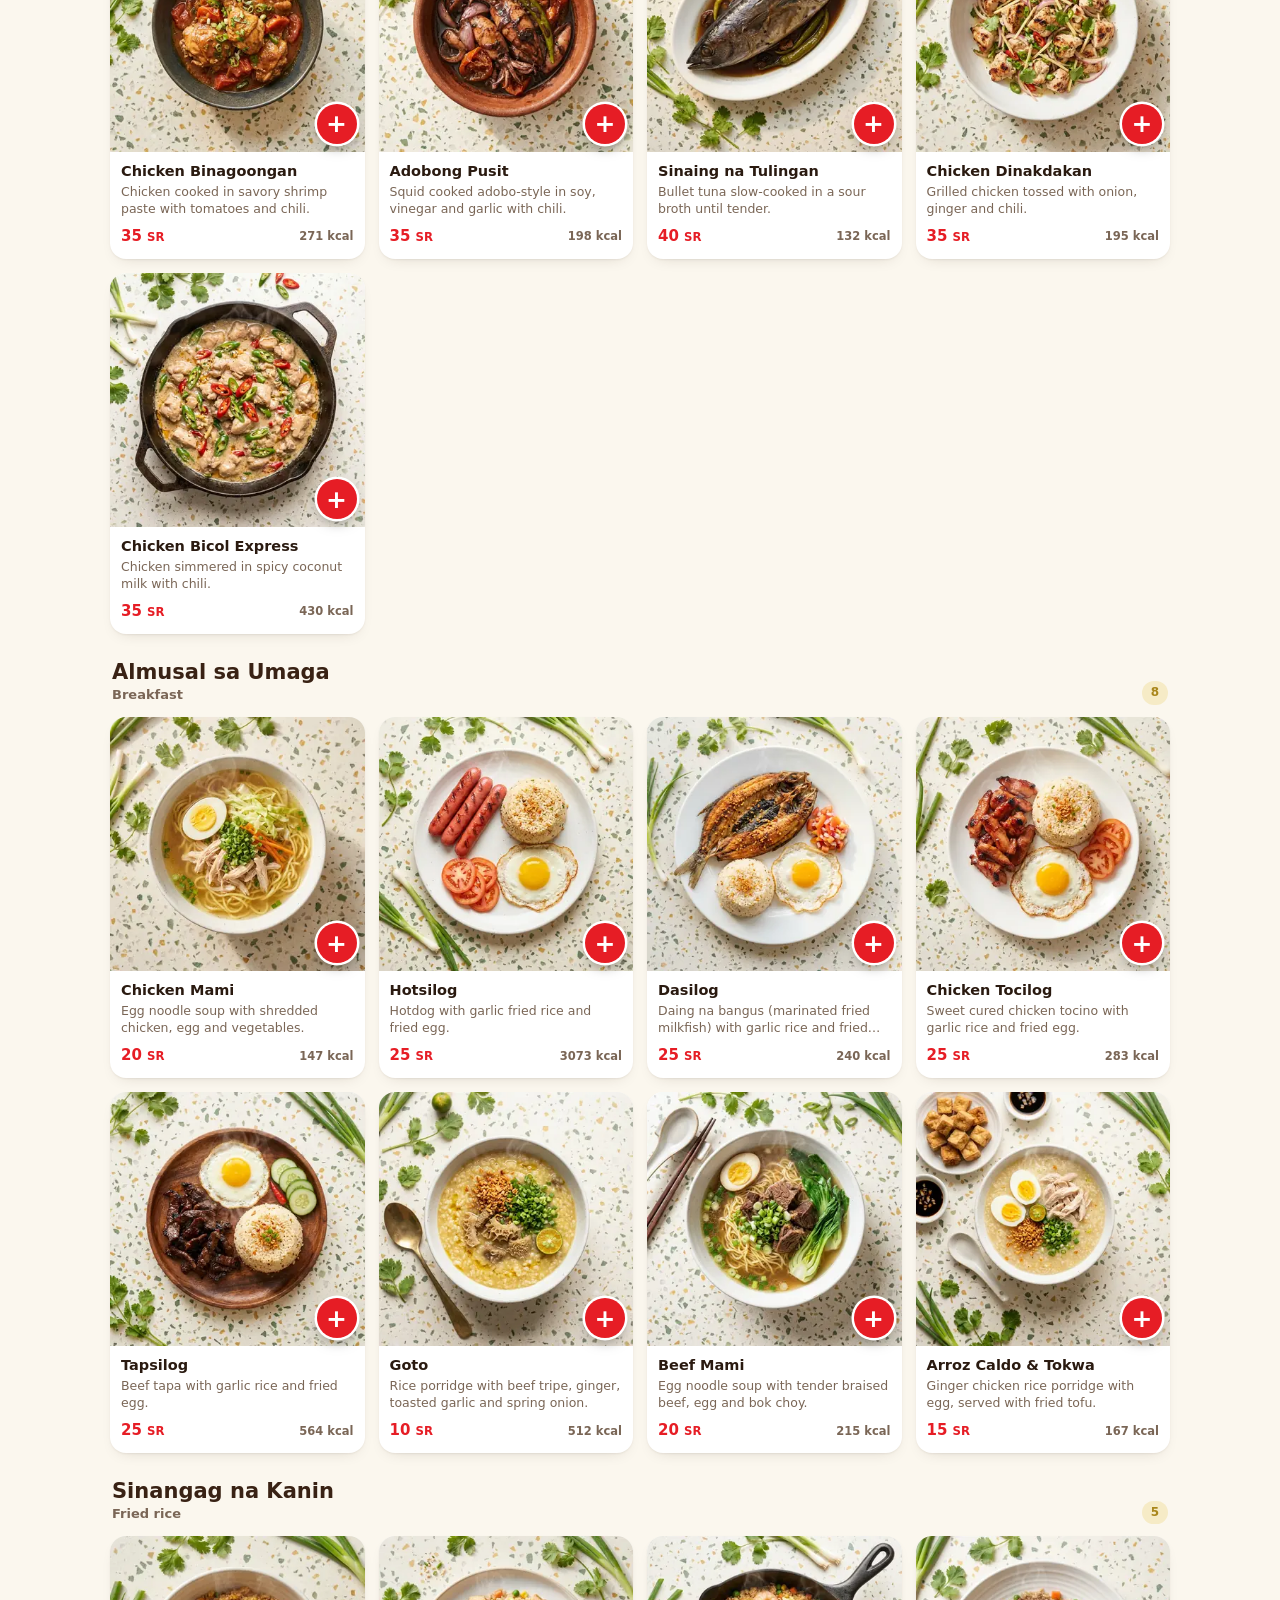
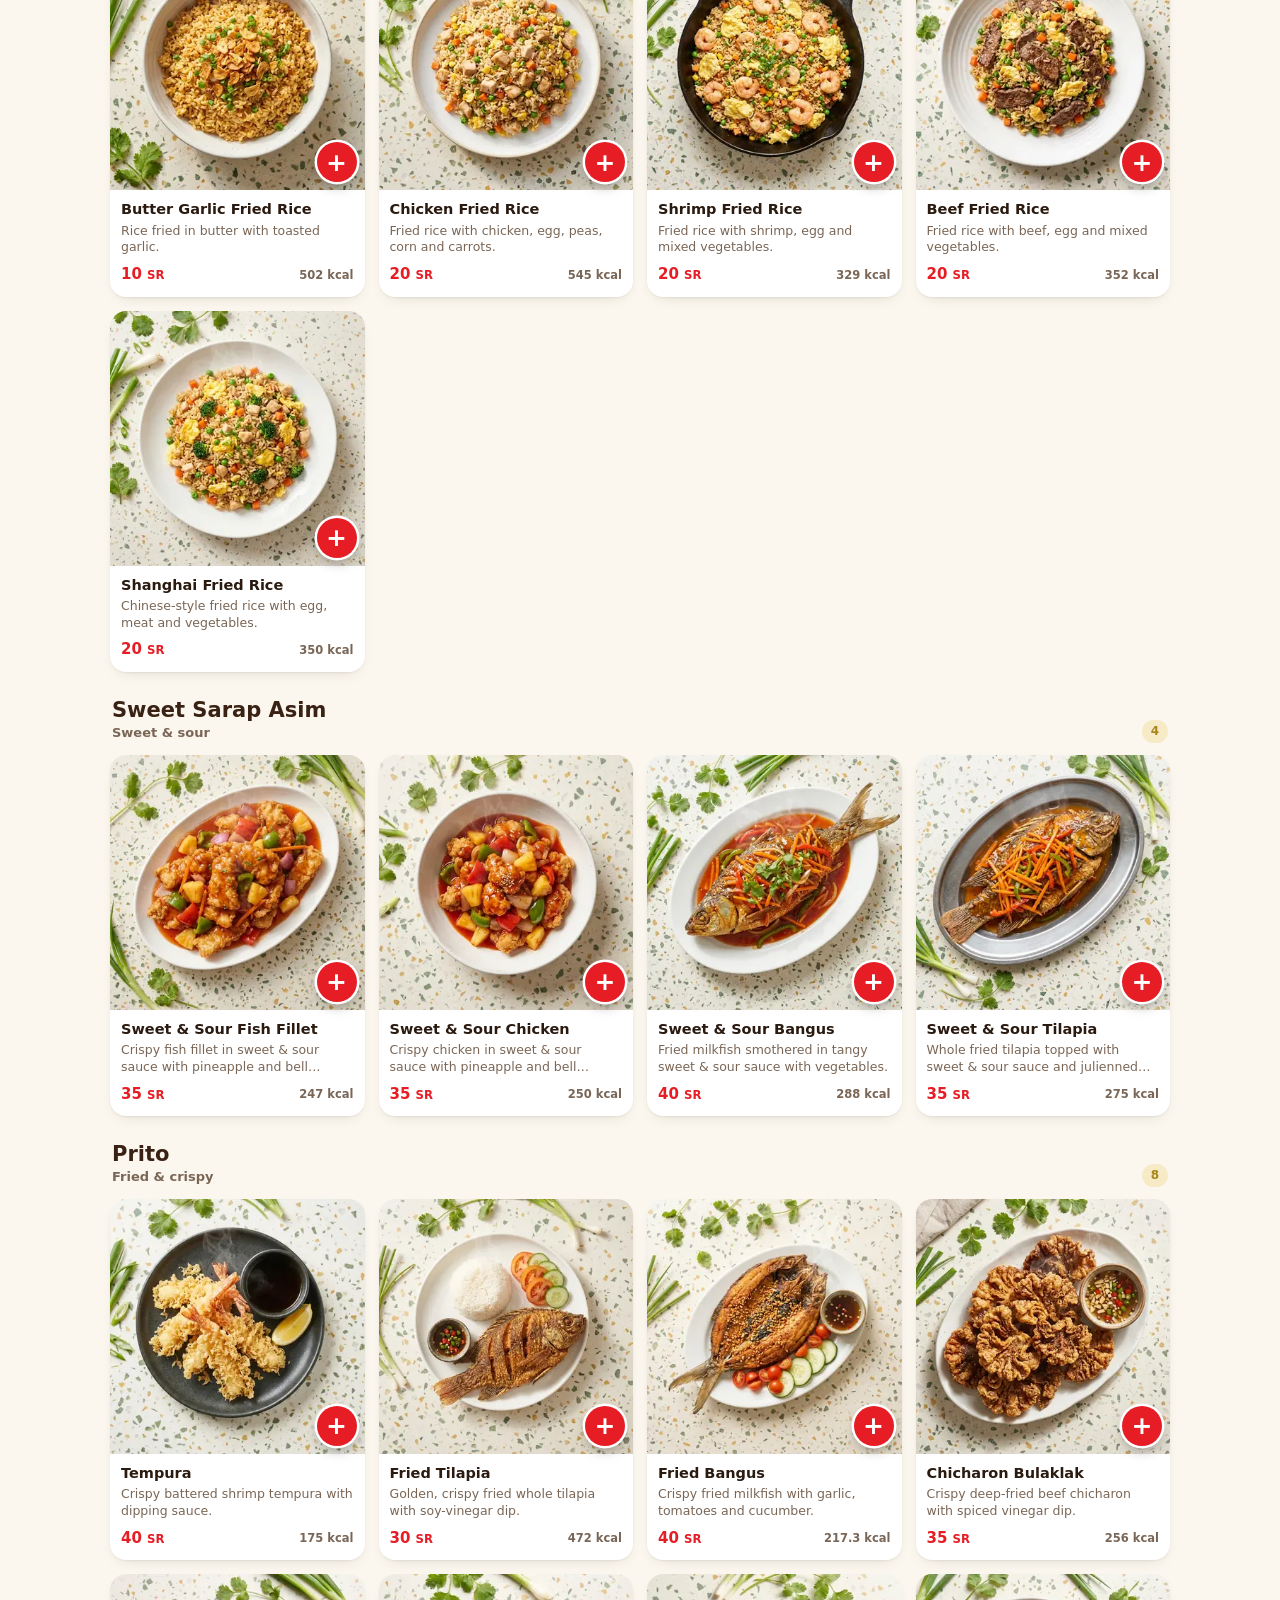
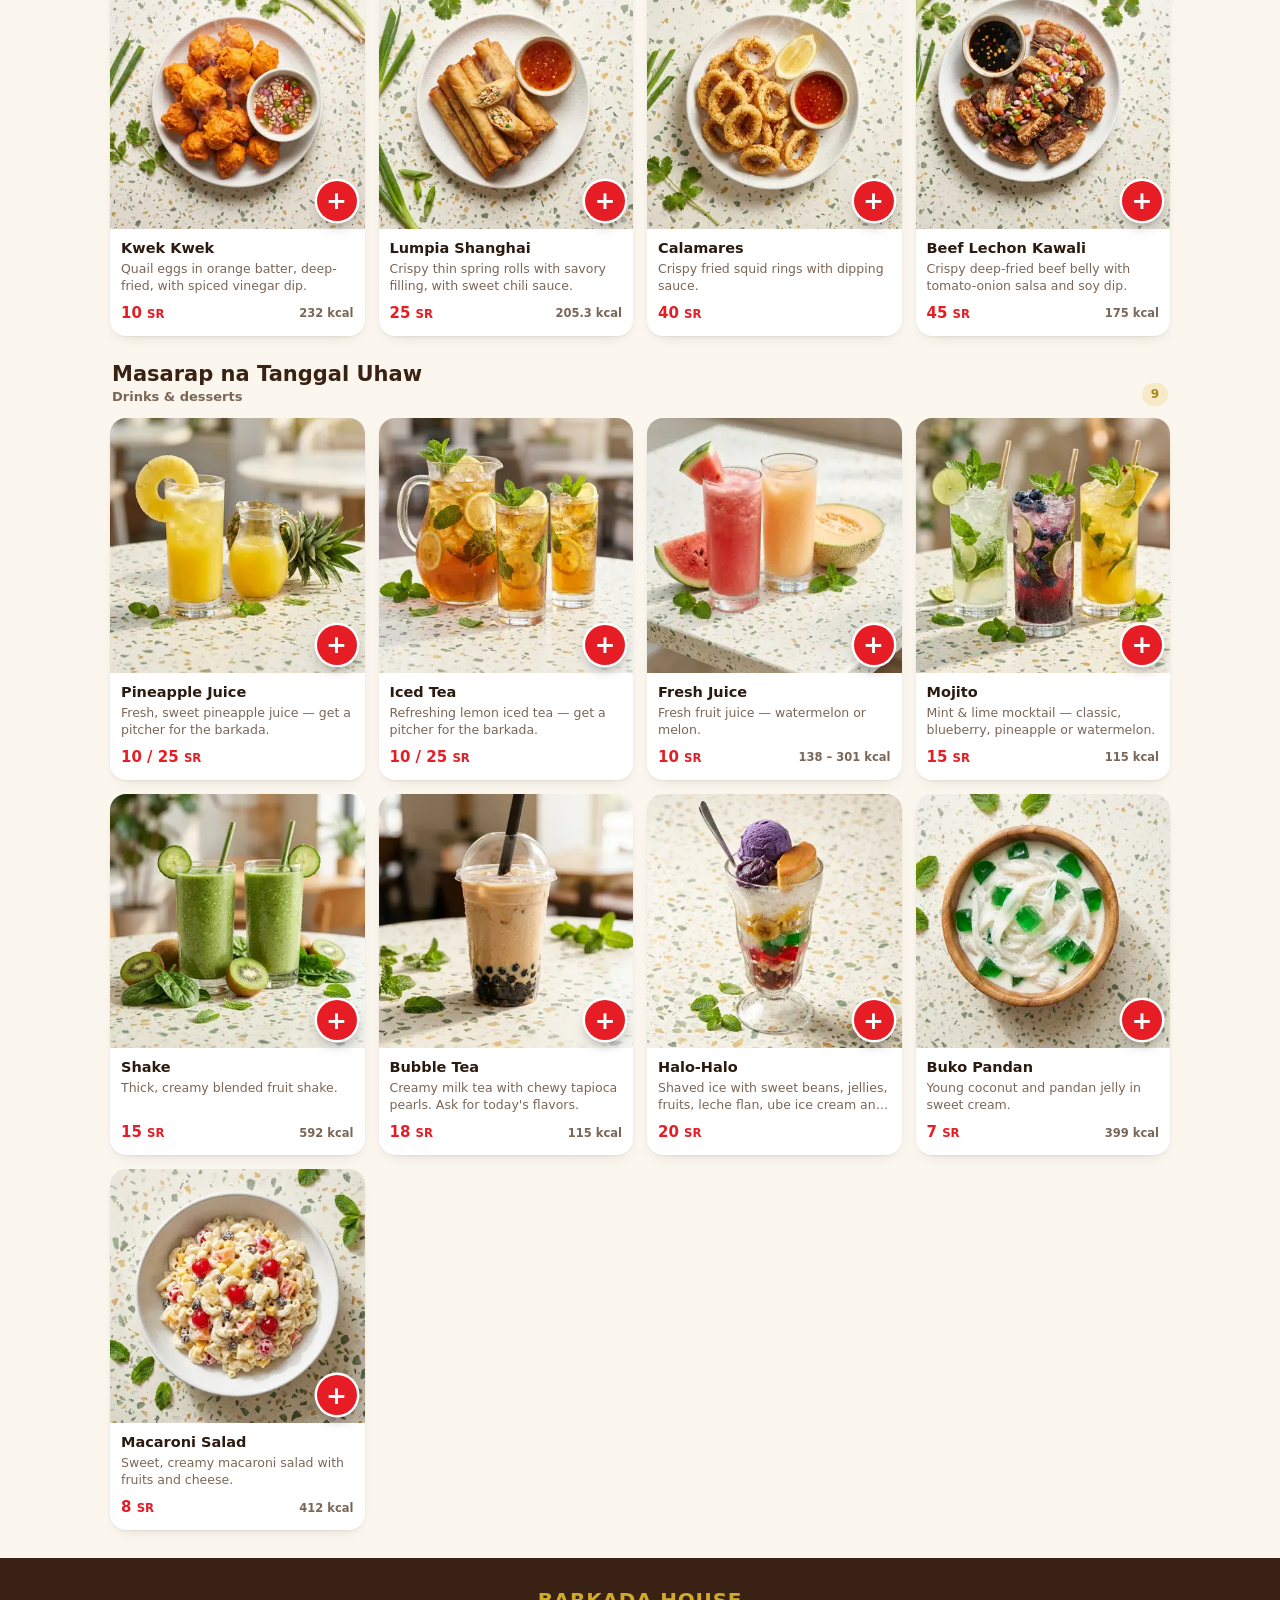
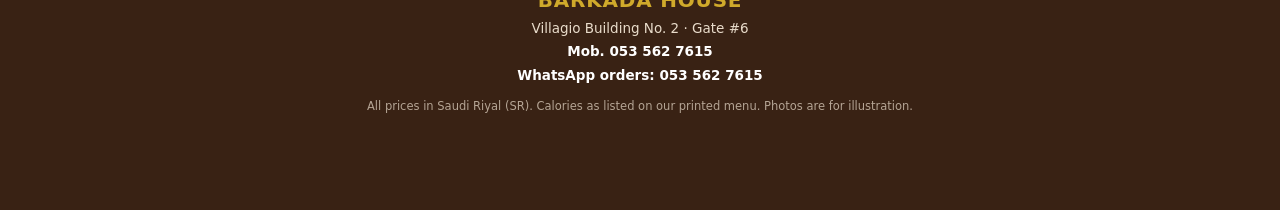
==== commit 43a2f627: "Add ORDER NOW link-preview image and size tags Pasting the site link now shows a new 1200x630 ORDER " ====
--- a/index.html
+++ b/index.html
@@ -7,12 +7,20 @@
 <meta name="description" content="Barkada House digital menu — authentic Filipino food, Barkada Combos, sizzling plates, soups, noodles, drinks and desserts. Villagio Building No. 2, Gate #6.">
 <meta name="theme-color" content="#D0AA2B">
 <link rel="canonical" href="https://barkadamenu.hizarc.com/">
+<!-- Link preview (WhatsApp, Facebook, iMessage…). The picture is built by tools/build_share_image.py -->
 <meta property="og:type" content="website">
-<meta property="og:title" content="Barkada House — Menu">
-<meta property="og:description" content="Authentic Filipino food. Scan, browse and order.">
+<meta property="og:site_name" content="Barkada House">
+<meta property="og:title" content="Barkada House — Order Now">
+<meta property="og:description" content="Authentic Filipino food. Browse the menu and order on WhatsApp for pickup or delivery.">
 <meta property="og:url" content="https://barkadamenu.hizarc.com/">
-<meta property="og:image" content="https://barkadamenu.hizarc.com/assets/img/og.jpg">
+<meta property="og:image" content="https://barkadamenu.hizarc.com/assets/img/og-order-now.jpg">
+<meta property="og:image:secure_url" content="https://barkadamenu.hizarc.com/assets/img/og-order-now.jpg">
+<meta property="og:image:type" content="image/jpeg">
+<meta property="og:image:width" content="1200">
+<meta property="og:image:height" content="630">
+<meta property="og:image:alt" content="Barkada House, authentic Filipino food. Order now for pickup or delivery on WhatsApp.">
 <meta name="twitter:card" content="summary_large_image">
+<meta name="twitter:image" content="https://barkadamenu.hizarc.com/assets/img/og-order-now.jpg">
 <link rel="icon" href="assets/img/icon-192.png" type="image/png">
 <link rel="apple-touch-icon" href="assets/img/apple-touch-icon.png">
 <link rel="manifest" href="manifest.webmanifest">
--- a/assets/css/style.css
+++ b/assets/css/style.css
@@ -168,6 +168,33 @@
 }
 .card:active { transform: scale(.98); }
 .card[hidden] { display: none; }
+.card__link, .combo__link { display: flex; flex-direction: column; flex: 1; min-width: 0; color: inherit; text-decoration: none; }
+
+/* quick add: "+" on the corner of the photo, becomes "− 2 +" once the dish is in the order */
+.card__ov { position: absolute; left: 0; right: 0; top: 0; aspect-ratio: 1 / 1; pointer-events: none; z-index: 1; }
+.combo .card__ov { aspect-ratio: 4 / 3; }
+.qa {
+  position: absolute; right: 8px; bottom: 8px; display: flex; align-items: center; height: 40px; border-radius: 20px;
+  background: var(--red); color: #fff; pointer-events: auto;
+  box-shadow: 0 0 0 2.5px #fff, 0 6px 14px -4px rgba(0,0,0,.5);
+}
+.qa__b {
+  display: grid; place-items: center; width: 40px; height: 40px; padding: 0; border: 0; border-radius: 50%;
+  background: transparent; color: inherit; cursor: pointer; font: 800 25px/1 var(--font); -webkit-tap-highlight-color: transparent;
+}
+.qa__b:active { background: rgba(0,0,0,.18); }
+.qa__minus, .qa__n { display: none; }
+.qa__n { min-width: 20px; text-align: center; font-weight: 900; font-size: 16px; font-variant-numeric: tabular-nums; }
+.qa.has .qa__minus { display: grid; }
+.qa.has .qa__n { display: block; }
+.qa--sized.has .qa__minus { display: none; }
+.qa--sized.has .qa__n { padding-left: 14px; }
+.qa.pulse { animation: qa-pulse 1.3s ease-in-out 3; }
+@keyframes qa-pulse {
+  0%, 100% { transform: scale(1); box-shadow: 0 0 0 2.5px #fff, 0 6px 14px -4px rgba(0,0,0,.5); }
+  45% { transform: scale(1.22); box-shadow: 0 0 0 2.5px #fff, 0 0 0 11px rgba(230,29,37,.28); }
+}
+.no-wa .card__ov { display: none; }
 .ph { background: var(--ph); aspect-ratio: 1 / 1; overflow: hidden; }
 .ph img { width: 100%; height: 100%; object-fit: cover; }
 .card__body { padding: 10px 11px 11px; display: flex; flex-direction: column; gap: 4px; flex: 1; }
@@ -189,7 +216,12 @@
 /* list view */
 .list-view .items { grid-template-columns: 1fr; gap: 10px; }
 .list-view .card { flex-direction: row; align-items: stretch; }
-.list-view .ph { width: 104px; flex: none; aspect-ratio: auto; min-height: 104px; }
+.list-view .card__link { flex-direction: row; align-items: stretch; }
+.list-view .card .card__ov { right: auto; bottom: 0; width: 104px; aspect-ratio: auto; }
+.list-view .card .qa { right: 6px; bottom: 6px; height: 32px; }
+.list-view .card .qa__b { width: 32px; height: 32px; font-size: 21px; }
+.list-view .card .qa__n { min-width: 18px; font-size: 14.5px; }
+.list-view .card .ph { width: 104px; flex: none; aspect-ratio: auto; min-height: 104px; }
 .list-view .card__body { padding: 10px 12px; }
 .list-view .tag { top: 6px; left: 6px; font-size: 10px; padding: 2px 6px; }
 
@@ -216,7 +248,7 @@
 .combos::-webkit-scrollbar { display: none; }
 .combo {
   scroll-snap-align: start; display: flex; flex-direction: column;
-  background: var(--card); border-radius: 18px; overflow: hidden; text-decoration: none; color: inherit;
+  background: var(--card); border-radius: 18px; overflow: hidden; text-decoration: none; color: inherit; position: relative;
   box-shadow: 0 1px 2px rgba(57,34,20,.06), 0 10px 22px -14px rgba(57,34,20,.45);
 }
 .combo[hidden] { display: none; }
@@ -337,7 +369,8 @@
 }
 .wa-fab__txt { display: none; font-size: 15px; font-weight: 800; white-space: nowrap; }
 .wa-fab.has { padding: 0 18px 0 14px; font-size: 26px; }
-.wa-fab.has .wa-fab__txt { display: inline; }
+.wa-fab.has .wa-fab__txt { display: inline-block; text-align: left; font-size: 12.5px; font-weight: 700; line-height: 1.25; }
+.wa-fab__txt b { display: block; font-size: 15.5px; font-weight: 900; }
 .wa-fab.bump { animation: wa-bump .5s ease; }
 .wa-fab:active { transform: scale(.96); }
 @keyframes wa-bump { 30% { transform: scale(1.14); } 60% { transform: scale(.97); } }
@@ -416,6 +449,72 @@
 .wa__fine { margin-top: 8px; text-align: center; font-size: 12.5px; color: var(--muted); }
 .wa__clear { display: block; margin: 12px auto 0; border: 0; background: transparent; cursor: pointer; color: var(--muted); font-size: 13px; font-weight: 700; text-decoration: underline; }
 
+/* order popup: "how to order" (shown while the order is empty) */
+.how { list-style: none; margin: 12px 0 16px; padding: 0; display: grid; gap: 8px; counter-reset: how; }
+.how li {
+  position: relative; padding: 12px 12px 12px 56px; background: #fff; border-radius: 14px;
+  box-shadow: 0 1px 2px rgba(0,0,0,.06); counter-increment: how;
+}
+.how li::before {
+  content: counter(how); position: absolute; left: 13px; top: 50%; transform: translateY(-50%);
+  display: grid; place-items: center; width: 30px; height: 30px; border-radius: 50%;
+  background: var(--wa-ink); color: #fff; font-weight: 900; font-size: 15px;
+}
+.how b { display: block; font-size: 15px; line-height: 1.3; }
+.how span { display: block; margin-top: 2px; font-size: 13px; line-height: 1.4; color: var(--muted); }
+.how__plus {
+  display: inline-grid; place-items: center; width: 22px; height: 22px; margin: 0 1px; border-radius: 50%; vertical-align: -4px;
+  background: var(--red); color: #fff; font-style: normal; font-weight: 900; font-size: 17px; line-height: 1;
+}
+.btn--start { width: 100%; height: 56px; font-size: 16.5px; }
+.wa__chat {
+  display: flex; align-items: center; justify-content: center; gap: 8px; margin-top: 16px;
+  color: var(--wa-ink); font-weight: 800; font-size: 14px; text-decoration: none;
+}
+.wa__chat svg { font-size: 20px; }
+
+/* order popup: add-ons row */
+.wl__ico { display: grid; place-items: center; width: 100%; height: 100%; background: var(--gold-lt); font-size: 26px; line-height: 1; }
+.xts {
+  display: flex; gap: 10px; margin: 0 -14px; padding: 2px 14px 4px; overflow-x: auto;
+  scroll-snap-type: x proximity; scroll-padding: 0 14px; scrollbar-width: none; -webkit-overflow-scrolling: touch;
+}
+.xts::-webkit-scrollbar { display: none; }
+.xt { flex: none; width: 92px; padding: 0; border: 0; background: transparent; cursor: pointer; text-align: center; color: var(--ink); font: inherit; scroll-snap-align: start; }
+.xt__img { position: relative; display: block; width: 92px; height: 92px; border-radius: 16px; overflow: hidden; background: var(--ph); box-shadow: inset 0 0 0 1px rgba(57,34,20,.08); }
+.xt__img img { display: block; width: 100%; height: 100%; object-fit: cover; }
+.xt__img .wl__ico { font-size: 40px; }
+.xt.on .xt__img { outline: 2.5px solid var(--wa-dk); outline-offset: -2.5px; }
+.xt i {
+  position: absolute; right: 6px; bottom: 6px; display: grid; place-items: center; min-width: 28px; height: 28px; padding: 0 7px;
+  border-radius: 14px; background: var(--red); color: #fff; font-style: normal; font-weight: 900; font-size: 17px; line-height: 1;
+  box-shadow: 0 2px 6px rgba(0,0,0,.3);
+}
+.xt i.xt__n { background: var(--wa-dk); font-size: 14px; }
+.xt:active .xt__img { transform: scale(.96); }
+.xt b { display: block; margin-top: 6px; font-size: 12.5px; line-height: 1.2; font-weight: 800; }
+.xt__s { display: block; font-size: 11px; font-weight: 700; color: var(--muted); }
+.xt__p { display: block; margin-top: 1px; font-size: 12.5px; font-weight: 800; color: var(--red); }
+
+/* order popup: dine-in party size */
+.t-dine .fld.ppl[data-show="dine"] { display: flex; align-items: center; justify-content: space-between; gap: 12px; }
+.fld.ppl > span { margin-bottom: 0; font-size: 14px; }
+.ppl .qty--lg button { height: 44px; }
+
+/* order popup: delivery */
+.wa__row { display: flex; justify-content: space-between; gap: 12px; padding-top: 8px; font-size: 14px; font-weight: 700; color: var(--brown-2); }
+.wa__row + .wa__total { padding-top: 8px; }
+.wa__min { margin-top: 10px; padding: 9px 12px; border-radius: 10px; background: #FFF6F5; color: #B3141B; font-size: 13px; font-weight: 700; }
+.dlv__note { display: none; margin-top: 10px; font-size: 13px; color: var(--muted); }
+.loc { display: none; align-items: center; flex-wrap: wrap; gap: 8px 12px; margin-top: 8px; }
+.t-delivery .loc { display: flex; }
+.t-delivery .dlv__note { display: block; }
+.loc__btn { flex: none; width: 100%; height: 44px; font-size: 14px; }
+.loc__btn:disabled { opacity: .7; }
+.loc__ok { font-size: 14px; font-weight: 800; color: var(--wa-dk); }
+.loc__rm { border: 0; background: transparent; cursor: pointer; color: var(--muted); font-size: 13px; font-weight: 700; text-decoration: underline; }
+.loc__msg { flex-basis: 100%; font-size: 12.5px; color: #B3141B; }
+
 /* ---------- Larger screens ---------- */
 @media (min-width: 640px) {
   .items { grid-template-columns: repeat(3, minmax(0, 1fr)); gap: 14px; }
